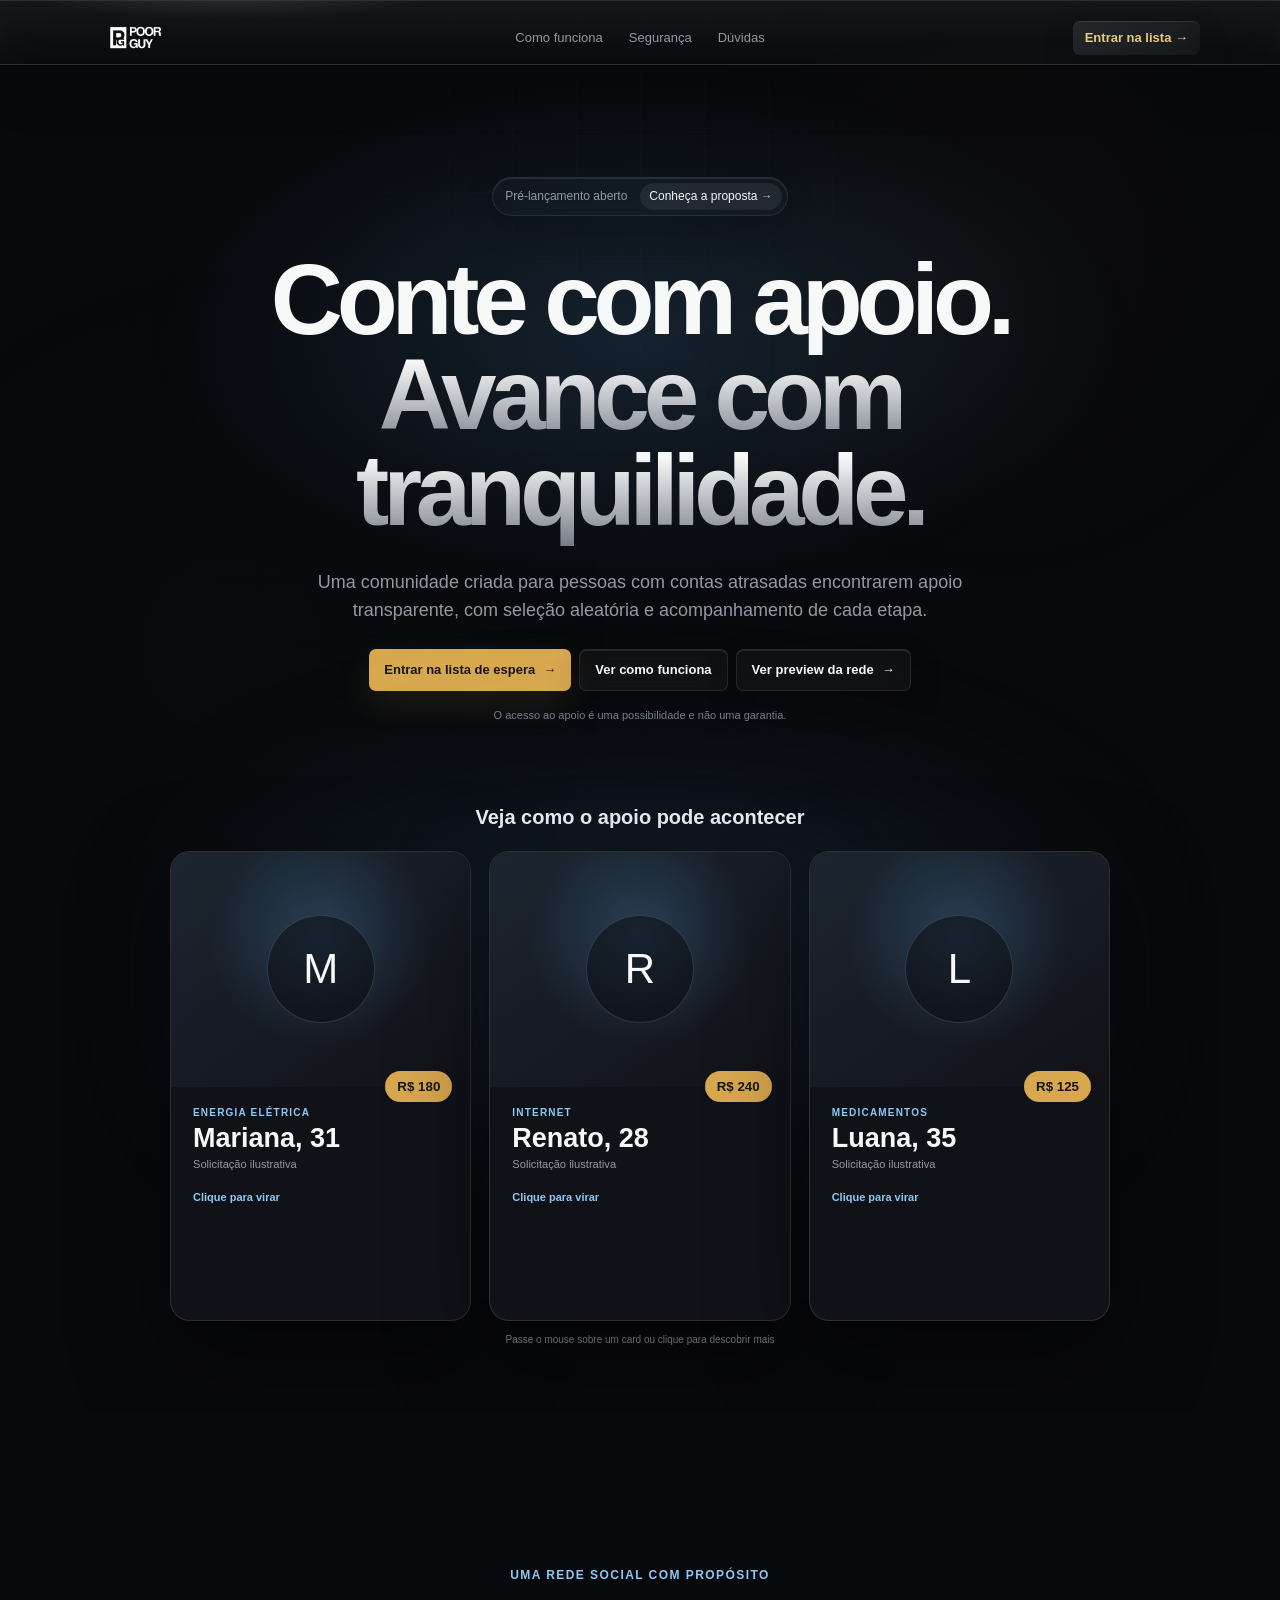
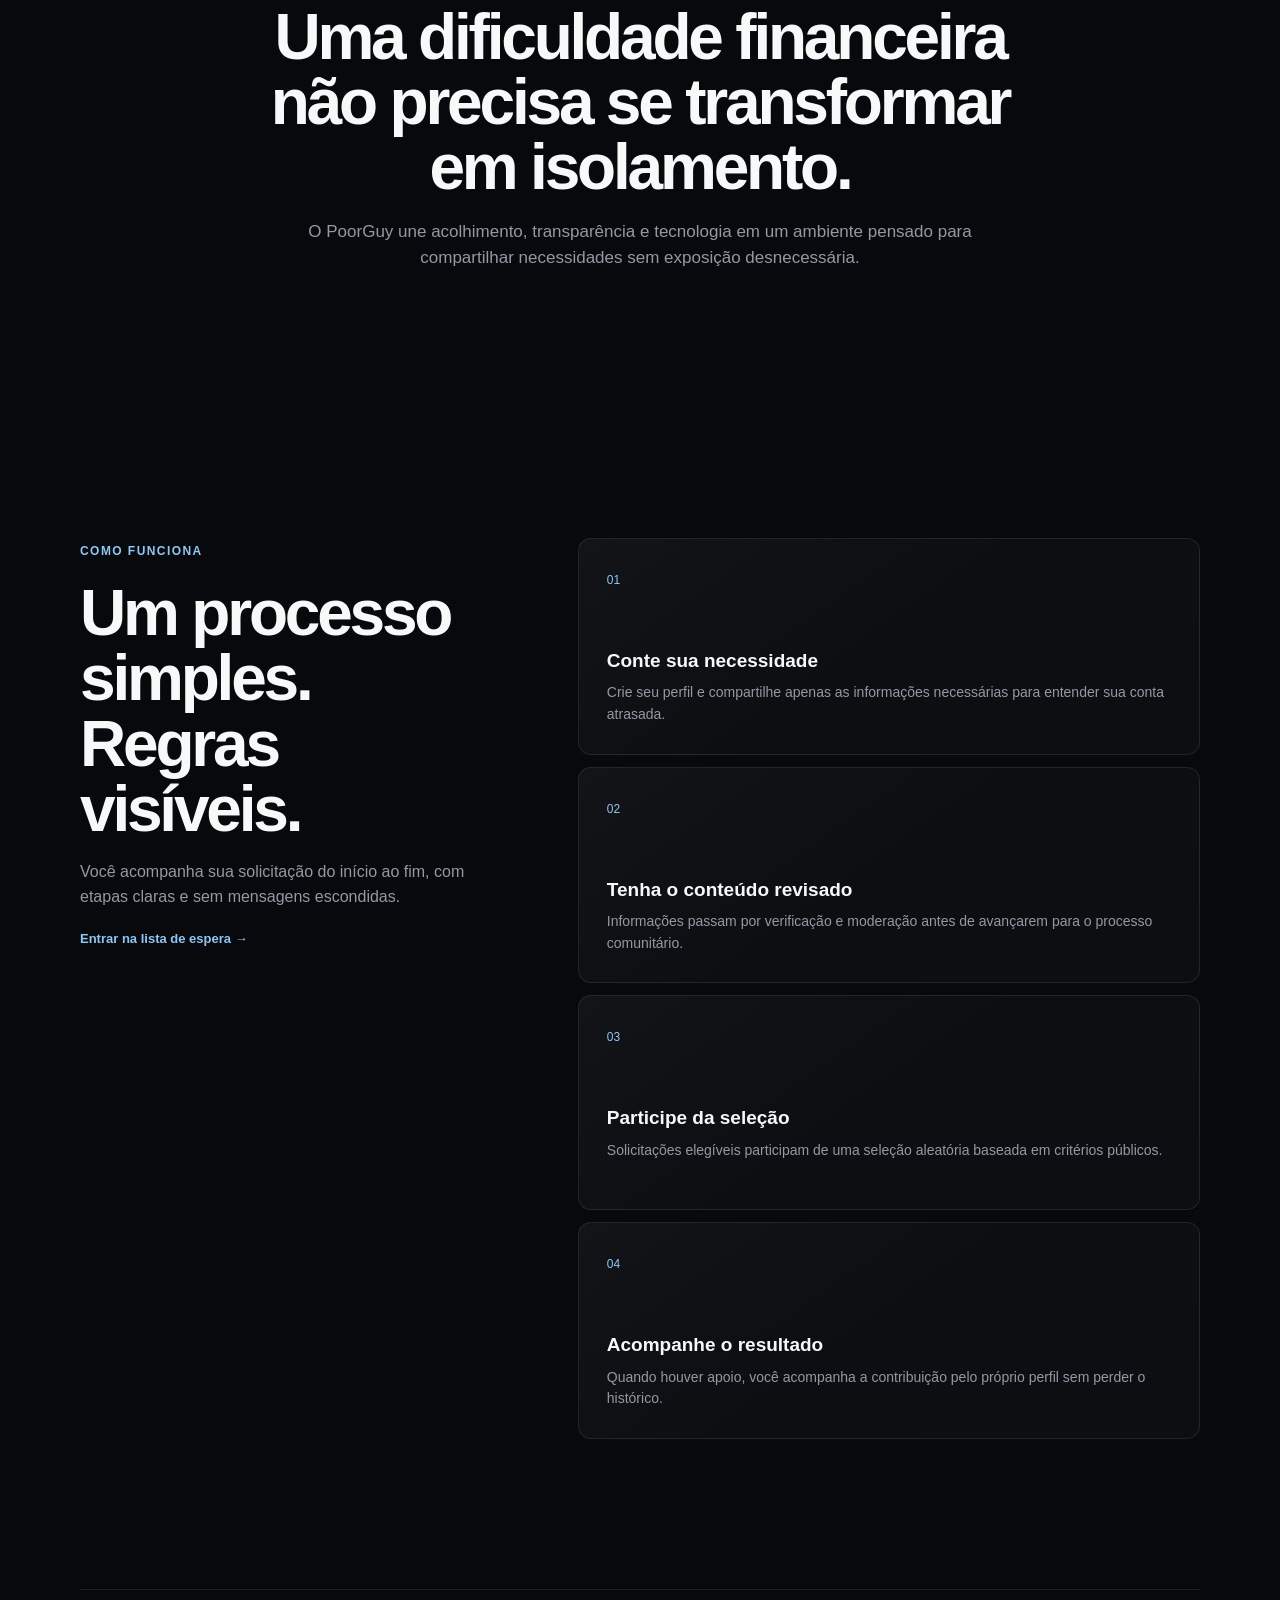
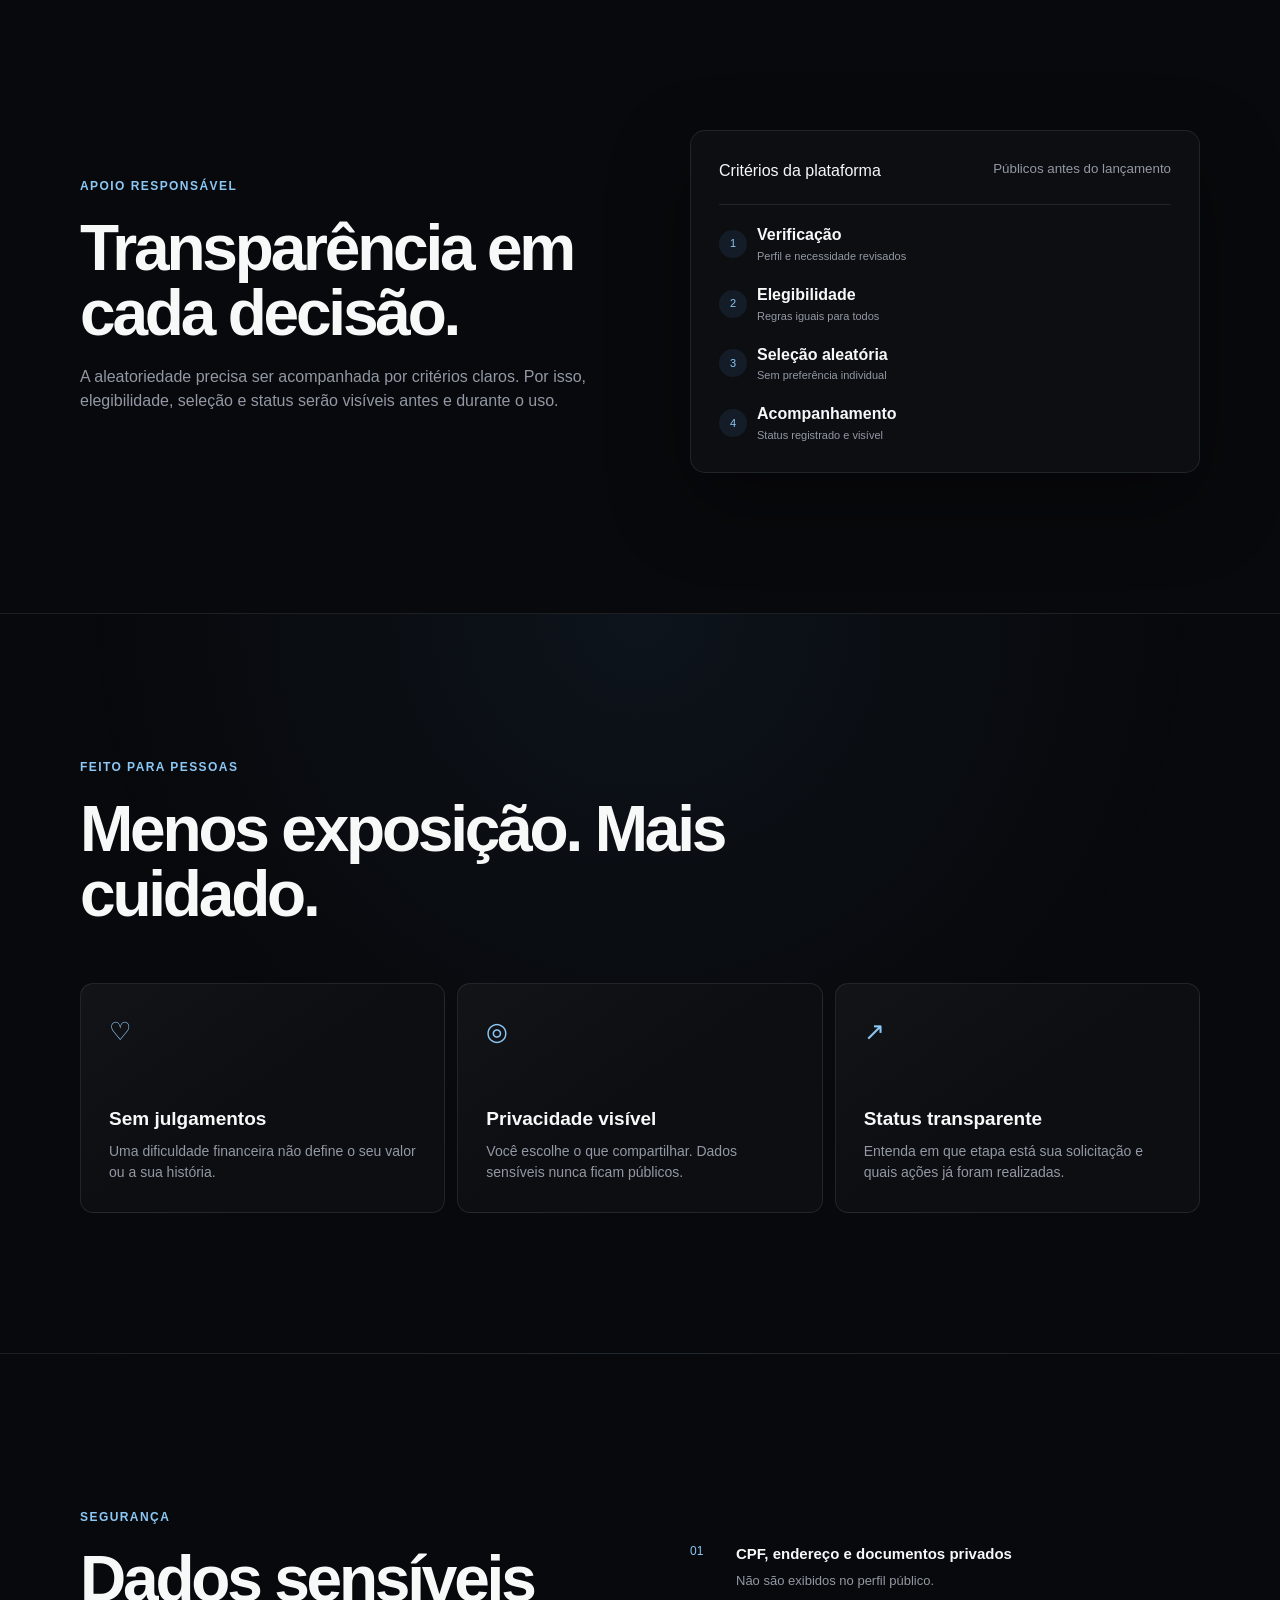
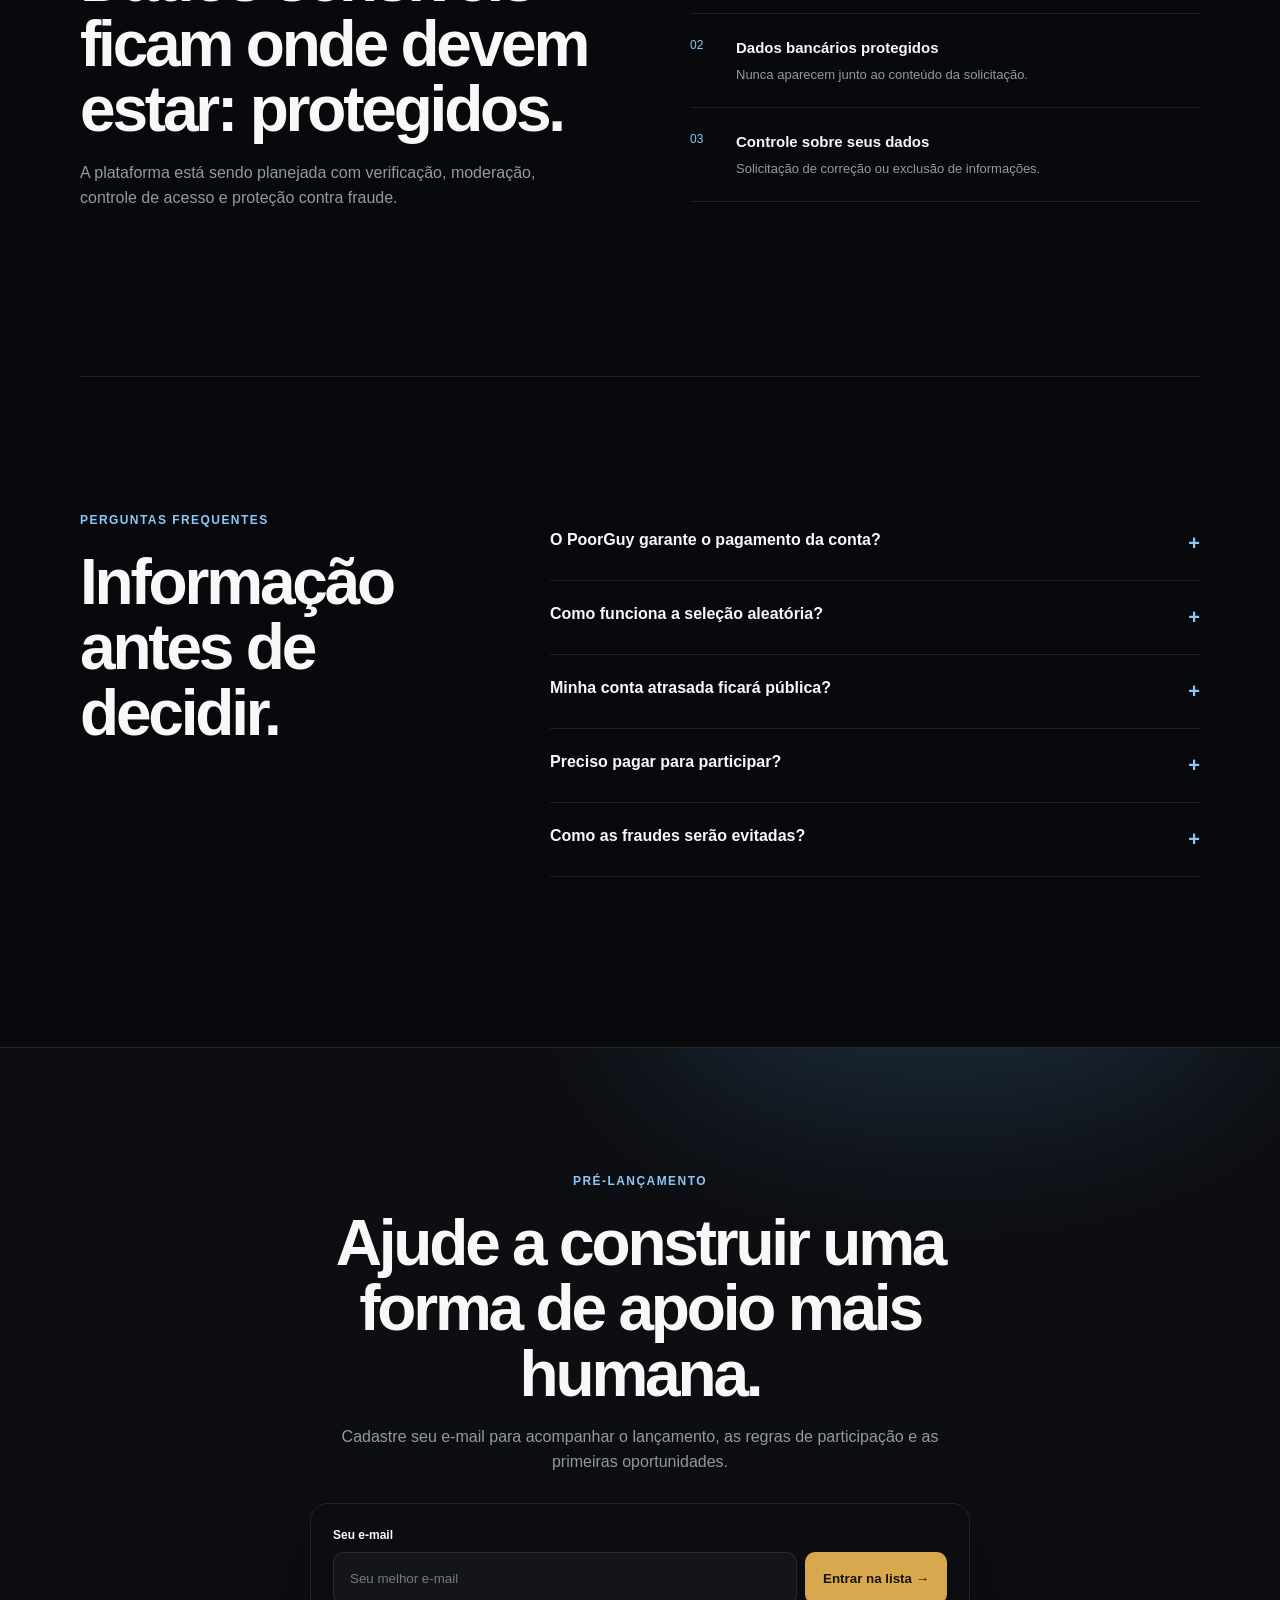
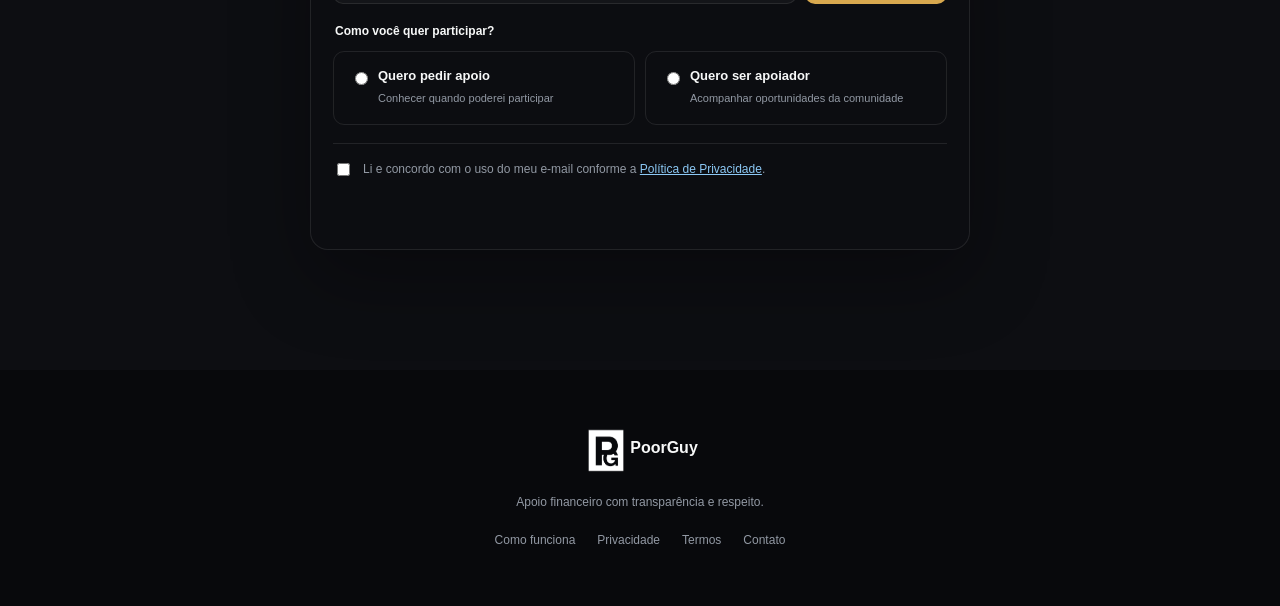
==== index.html @ a73b93e6 "Abre preview na mesma aba Co-authored-by: Copilot <223556219+Copilot@users.noreply.github.com>" ====
<!DOCTYPE html>
<html lang="pt-BR">
<head>
    <meta charset="UTF-8">
    <meta name="viewport" content="width=device-width, initial-scale=1.0">
    <link rel="icon" type="image/png" href="assets/images/logo-white.png">
    <link rel="stylesheet" href="assets/css/style.css">
    <meta name="description" content="Conheça o PoorGuy, uma rede social para pessoas com contas atrasadas encontrarem apoio transparente. Entre na lista de espera do pré-lançamento.">
    <title>PoorGuy | Apoio financeiro com transparência</title>
</head>
<body id="topo">
    <header>
        <nav class="navbar" aria-label="Navegação principal">
            <a class="brand" href="#topo" aria-label="PoorGuy - página inicial">
                <img src="assets/images/logoname-white.png" alt="">
            </a>
            <div class="nav-links">
                <a href="#como-funciona">Como funciona</a>
                <a href="#seguranca">Segurança</a>
                <a href="#duvidas">Dúvidas</a>
            </div>
            <a class="nav-cta" href="#lista-espera">Entrar na lista <span aria-hidden="true">→</span></a>
        </nav>
    </header>

    <main>
        <section class="hero">
            <a class="announcement" href="#como-funciona">
                Pré-lançamento aberto
                <span>Conheça a proposta <b>→</b></span>
            </a>
            <h1>Conte com apoio.<br><span>Avance com tranquilidade.</span></h1>
            <p class="hero-subtitle">Uma comunidade criada para pessoas com contas atrasadas encontrarem apoio transparente, com seleção aleatória e acompanhamento de cada etapa.</p>
            <div class="hero-actions">
                <a class="button button-primary" href="#lista-espera">Entrar na lista de espera <span>→</span></a>
                <a class="button button-secondary" href="#como-funciona">Ver como funciona</a>
                <a class="button button-secondary" href="pages/preview.html">Ver preview da rede <span>→</span></a>
            </div>
            <small class="hero-note">O acesso ao apoio é uma possibilidade e não uma garantia.</small>

            <div class="product-preview tinder-preview" aria-label="Prévia de solicitações de apoio no estilo PoorGuy">
                <div class="preview-glow"></div>
                <h2 class="tinder-preview-title">Veja como o apoio pode acontecer</h2>
                <div class="tinder-stack curiosity-grid">
                    <button class="tinder-card curiosity-card" type="button" aria-pressed="false">
                        <span class="curiosity-card-inner">
                            <span class="curiosity-card-face curiosity-card-front">
                                <span class="tinder-card-cover"><span class="tinder-avatar">M</span></span>
                                <span class="tinder-card-body">
                                    <span class="tinder-amount">R$ 180</span>
                                    <span class="eyebrow">Energia elétrica</span>
                                    <strong class="curiosity-name">Mariana, 31</strong>
                                    <small>Solicitação ilustrativa</small>
                                    <span class="curiosity-hint">Clique para virar</span>
                                </span>
                            </span>
                            <span class="curiosity-card-face curiosity-card-back">
                                <span class="eyebrow">Curiosidade PoorGuy</span>
                                <strong>A conta é publicada de forma responsável.</strong>
                                <span>Dados sensíveis, como CPF, endereço e documentos, não aparecem publicamente.</span>
                                <small>Perfil ilustrativo</small>
                            </span>
                        </span>
                    </button>
                    <button class="tinder-card curiosity-card" type="button" aria-pressed="false">
                        <span class="curiosity-card-inner">
                            <span class="curiosity-card-face curiosity-card-front">
                                <span class="tinder-card-cover"><span class="tinder-avatar">R</span></span>
                                <span class="tinder-card-body">
                                    <span class="tinder-amount">R$ 240</span>
                                    <span class="eyebrow">Internet</span>
                                    <strong class="curiosity-name">Renato, 28</strong>
                                    <small>Solicitação ilustrativa</small>
                                    <span class="curiosity-hint">Clique para virar</span>
                                </span>
                            </span>
                            <span class="curiosity-card-face curiosity-card-back">
                                <span class="eyebrow">Curiosidade PoorGuy</span>
                                <strong>A seleção é transparente.</strong>
                                <span>Critérios públicos ajudam a mostrar como as solicitações elegíveis participam da seleção.</span>
                                <small>Perfil ilustrativo</small>
                            </span>
                        </span>
                    </button>
                    <button class="tinder-card curiosity-card" type="button" aria-pressed="false">
                        <span class="curiosity-card-inner">
                            <span class="curiosity-card-face curiosity-card-front">
                                <span class="tinder-card-cover"><span class="tinder-avatar">L</span></span>
                                <span class="tinder-card-body">
                                    <span class="tinder-amount">R$ 125</span>
                                    <span class="eyebrow">Medicamentos</span>
                                    <strong class="curiosity-name">Luana, 35</strong>
                                    <small>Solicitação ilustrativa</small>
                                    <span class="curiosity-hint">Clique para virar</span>
                                </span>
                            </span>
                            <span class="curiosity-card-face curiosity-card-back">
                                <span class="eyebrow">Curiosidade PoorGuy</span>
                                <strong>Receber apoio é uma possibilidade.</strong>
                                <span>A plataforma não promete pagamento garantido e incentiva acompanhamento claro de cada etapa.</span>
                                <small>Perfil ilustrativo</small>
                            </span>
                        </span>
                    </button>
                </div>
                <p class="tinder-wheel-hint">Passe o mouse sobre um card ou clique para descobrir mais</p>
            </div>
        </section>

        <section class="intro-section">
            <span class="eyebrow">Uma rede social com propósito</span>
            <h2>Uma dificuldade financeira não precisa se transformar em isolamento.</h2>
            <p>O PoorGuy une acolhimento, transparência e tecnologia em um ambiente pensado para compartilhar necessidades sem exposição desnecessária.</p>
        </section>

        <section class="feature-section" id="como-funciona">
            <div class="feature-copy">
                <span class="eyebrow">Como funciona</span>
                <h2>Um processo simples.<br>Regras visíveis.</h2>
                <p>Você acompanha sua solicitação do início ao fim, com etapas claras e sem mensagens escondidas.</p>
                <a href="#lista-espera">Entrar na lista de espera <span>→</span></a>
            </div>
            <div class="steps">
                <article>
                    <span class="step-number">01</span>
                    <h3>Conte sua necessidade</h3>
                    <p>Crie seu perfil e compartilhe apenas as informações necessárias para entender sua conta atrasada.</p>
                </article>
                <article>
                    <span class="step-number">02</span>
                    <h3>Tenha o conteúdo revisado</h3>
                    <p>Informações passam por verificação e moderação antes de avançarem para o processo comunitário.</p>
                </article>
                <article>
                    <span class="step-number">03</span>
                    <h3>Participe da seleção</h3>
                    <p>Solicitações elegíveis participam de uma seleção aleatória baseada em critérios públicos.</p>
                </article>
                <article>
                    <span class="step-number">04</span>
                    <h3>Acompanhe o resultado</h3>
                    <p>Quando houver apoio, você acompanha a contribuição pelo próprio perfil sem perder o histórico.</p>
                </article>
            </div>
        </section>

        <section class="story-section">
            <div class="story-copy">
                <span class="eyebrow">Apoio responsável</span>
                <h2>Transparência em cada decisão.</h2>
                <p>A aleatoriedade precisa ser acompanhada por critérios claros. Por isso, elegibilidade, seleção e status serão visíveis antes e durante o uso.</p>
            </div>
            <div class="story-panel">
                <div class="panel-header">
                    <span>Critérios da plataforma</span>
                    <small>Públicos antes do lançamento</small>
                </div>
                <div class="criteria-row"><span class="criteria-icon">1</span><div><strong>Verificação</strong><small>Perfil e necessidade revisados</small></div></div>
                <div class="criteria-row"><span class="criteria-icon">2</span><div><strong>Elegibilidade</strong><small>Regras iguais para todos</small></div></div>
                <div class="criteria-row"><span class="criteria-icon">3</span><div><strong>Seleção aleatória</strong><small>Sem preferência individual</small></div></div>
                <div class="criteria-row"><span class="criteria-icon">4</span><div><strong>Acompanhamento</strong><small>Status registrado e visível</small></div></div>
            </div>
        </section>

        <section class="community-section">
            <div class="section-heading">
                <span class="eyebrow">Feito para pessoas</span>
                <h2>Menos exposição. Mais cuidado.</h2>
            </div>
            <div class="benefit-grid">
                <article>
                    <span class="benefit-symbol">♡</span>
                    <h3>Sem julgamentos</h3>
                    <p>Uma dificuldade financeira não define o seu valor ou a sua história.</p>
                </article>
                <article>
                    <span class="benefit-symbol">◎</span>
                    <h3>Privacidade visível</h3>
                    <p>Você escolhe o que compartilhar. Dados sensíveis nunca ficam públicos.</p>
                </article>
                <article>
                    <span class="benefit-symbol">↗</span>
                    <h3>Status transparente</h3>
                    <p>Entenda em que etapa está sua solicitação e quais ações já foram realizadas.</p>
                </article>
            </div>
        </section>

        <section class="security-section" id="seguranca">
            <div class="security-copy">
                <span class="eyebrow">Segurança</span>
                <h2>Dados sensíveis ficam onde devem estar: protegidos.</h2>
                <p>A plataforma está sendo planejada com verificação, moderação, controle de acesso e proteção contra fraude.</p>
            </div>
            <ul>
                <li><span>01</span><div><strong>CPF, endereço e documentos privados</strong><p>Não são exibidos no perfil público.</p></div></li>
                <li><span>02</span><div><strong>Dados bancários protegidos</strong><p>Nunca aparecem junto ao conteúdo da solicitação.</p></div></li>
                <li><span>03</span><div><strong>Controle sobre seus dados</strong><p>Solicitação de correção ou exclusão de informações.</p></div></li>
            </ul>
        </section>

        <section class="faq-section" id="duvidas">
            <div class="faq-heading">
                <span class="eyebrow">Perguntas frequentes</span>
                <h2>Informação antes de decidir.</h2>
            </div>
            <div class="faq-list">
                <details><summary>O PoorGuy garante o pagamento da conta?<span>+</span></summary><p>Não. Receber apoio é uma possibilidade que depende de elegibilidade, recursos disponíveis, verificação e seleção.</p></details>
                <details><summary>Como funciona a seleção aleatória?<span>+</span></summary><p>Perfis elegíveis participam de uma seleção com regras públicas, registro do processo e critérios uniformes.</p></details>
                <details><summary>Minha conta atrasada ficará pública?<span>+</span></summary><p>Você poderá controlar o conteúdo compartilhado. CPF, endereço, documentos completos e dados bancários não serão exibidos.</p></details>
                <details><summary>Preciso pagar para participar?<span>+</span></summary><p>Qualquer condição ou cobrança será apresentada claramente antes do uso. Não haverá taxas ocultas.</p></details>
                <details><summary>Como as fraudes serão evitadas?<span>+</span></summary><p>Por verificação de identidade, validação da necessidade, moderação, registros de ações e revisão manual de casos suspeitos.</p></details>
            </div>
        </section>

        <section class="waitlist" id="lista-espera">
            <div class="waitlist-glow"></div>
            <span class="eyebrow">Pré-lançamento</span>
            <h2>Ajude a construir uma forma de apoio mais humana.</h2>
            <p>Cadastre seu e-mail para acompanhar o lançamento, as regras de participação e as primeiras oportunidades.</p>
            <form class="waitlist-form" novalidate>
                <div class="waitlist-fields">
                    <label for="email">Seu e-mail</label>
                    <input id="email" name="email" type="email" autocomplete="email" placeholder="Seu melhor e-mail" required>
                    <button type="submit">Entrar na lista <span aria-hidden="true">→</span></button>
                </div>
                <fieldset class="waitlist-interest">
                    <legend>Como você quer participar?</legend>
                    <div class="waitlist-interest-options">
                        <label>
                            <input type="radio" name="interest" value="request_support">
                            <span><strong>Quero pedir apoio</strong><small>Conhecer quando poderei participar</small></span>
                        </label>
                        <label>
                            <input type="radio" name="interest" value="support_others">
                            <span><strong>Quero ser apoiador</strong><small>Acompanhar oportunidades da comunidade</small></span>
                        </label>
                    </div>
                </fieldset>
                <label class="waitlist-consent">
                    <input type="checkbox" name="consent" value="yes" required>
                    <span>Li e concordo com o uso do meu e-mail conforme a <a href="pages/legal/privacidade.html">Política de Privacidade</a>.</span>
                </label>
                <div class="waitlist-honeypot" aria-hidden="true">
                    <label for="website">Não preencher este campo</label>
                    <input id="website" name="website" type="text" tabindex="-1" autocomplete="off">
                </div>
                <p class="waitlist-status" aria-live="polite" aria-atomic="true"></p>
            </form>
        </section>
    </main>

    <footer>
        <a class="footer-brand" href="#topo"><img src="assets/images/logo-white.png" alt=""><span>PoorGuy</span></a>
        <p>Apoio financeiro com transparência e respeito.</p>
        <nav aria-label="Links do rodapé">
            <a href="#como-funciona">Como funciona</a>
            <a href="pages/legal/privacidade.html">Privacidade</a>
            <a href="pages/legal/termos.html">Termos</a>
            <a href="pages/legal/contato.html">Contato</a>
        </nav>
        <small>© 2026 PoorGuy. Todos os direitos reservados.</small>
    </footer>
    <script src="assets/js/theme-and-cards.js"></script>
    <script src="assets/js/waitlist.js"></script>
</body>
</html>
---- assets/css/style.css ----
* { box-sizing: border-box; }

:root {
    --bg: #08090c;
    --surface: #0d0e12;
    --surface-2: #111218;
    --text: #f7f8f8;
    --muted: #9299a4;
    --blue: #5ba8e4;
    --blue-light: #8cc8f5;
    --blue-dark: #183b56;
    --green: #55a67a;
    --gold: #d8a84e;
    --border: rgba(255,255,255,.09);
}

html { scroll-behavior: smooth; scroll-padding-top: 84px; }

[id] { scroll-margin-top: 84px; }

body {
    margin: 0;
    position: relative;
    isolation: isolate;
    overflow-x: clip;
    color: var(--text);
    background: var(--bg);
    font-family: Inter, "Segoe UI", Arial, sans-serif;
    line-height: 1.55;
    -webkit-font-smoothing: antialiased;
}

body::before {
    content: "";
    position: fixed;
    inset: 0;
    z-index: -1;
    pointer-events: none;
    opacity: .52;
    background-image:
        linear-gradient(rgba(91,168,228,.055) 1px, transparent 1px),
        linear-gradient(90deg, rgba(91,168,228,.055) 1px, transparent 1px);
    background-size: 64px 64px;
    mask-image: radial-gradient(circle at 50% 20%, black 0, transparent 68%);
}

body::after {
    content: "";
    position: fixed;
    inset: 0;
    z-index: -1;
    pointer-events: none;
    background:
        radial-gradient(circle at 78% 28%, rgba(216,168,78,.025), transparent 22rem),
        radial-gradient(circle at 18% 72%, rgba(85,166,122,.02), transparent 26rem);
}

header {
    position: sticky;
    top: 0;
    z-index: 50;
    overflow: hidden;
    border-bottom: 1px solid rgba(255,255,255,.105);
    background:
        linear-gradient(180deg, rgba(255,255,255,.065), rgba(255,255,255,.018)),
        rgba(8,9,12,.58);
    box-shadow:
        inset 0 1px 0 rgba(255,255,255,.09),
        0 18px 55px rgba(0,0,0,.16);
    backdrop-filter: blur(26px) saturate(150%) contrast(108%);
    -webkit-backdrop-filter: blur(26px) saturate(150%) contrast(108%);
}

header::before {
    content: "";
    position: absolute;
    inset: 0;
    pointer-events: none;
    opacity: .7;
    background:
        radial-gradient(ellipse 320px 52px at 18% -20%, rgba(255,255,255,.16), transparent 68%),
        radial-gradient(ellipse 420px 70px at 82% 130%, rgba(91,168,228,.09), transparent 72%);
    transform: translateZ(0);
    animation: liquid-navbar-light 9s ease-in-out infinite alternate;
}

header::after {
    content: "";
    position: absolute;
    right: 0;
    bottom: -1px;
    left: 0;
    height: 1px;
    opacity: .8;
    background: linear-gradient(90deg, transparent, rgba(91,168,228,.22), rgba(216,168,78,.12), transparent);
}

@keyframes liquid-navbar-light {
    0% { transform: translate3d(-2%, 0, 0) scaleX(.96); }
    50% { transform: translate3d(2%, 1px, 0) scaleX(1.05); }
    100% { transform: translate3d(-1%, -1px, 0) scaleX(.98); }
}

.navbar {
    width: min(1120px, calc(100% - 32px));
    height: 64px;
    margin: auto;
    display: grid;
    grid-template-columns: 1fr auto 1fr;
    align-items: center;
    position: relative;
}

.brand {
    display: inline-flex;
    align-items: center;
    gap: 8px;
    justify-self: start;
    color: var(--text);
    font-weight: 750;
    text-decoration: none;
}

.brand img {
    width: 116px;
    height: 76px;
    object-fit: contain;
}
.nav-links { display: flex; gap: 4px; }
.nav-links a {
    padding: 7px 11px;
    border-radius: 7px;
    color: var(--muted);
    font-size: 13px;
    text-decoration: none;
}
.nav-links a:hover { color: var(--text); background: rgba(255,255,255,.055); }

.nav-links a,
.nav-cta,
.brand,
.footer-brand,
footer nav a {
    transition: color 180ms ease, background-color 180ms ease, transform 180ms ease, opacity 180ms ease;
}

.brand:hover,
.footer-brand:hover {
    opacity: .82;
}

footer nav a:hover {
    color: var(--text);
}

.nav-cta {
    justify-self: end;
    padding: 7px 12px;
    border-radius: 7px;
    color: #e6c985;
    background: rgba(216,168,78,.08);
    font-size: 13px;
    font-weight: 650;
    text-decoration: none;
    transition: color 180ms ease, border-color 180ms ease, background-color 180ms ease, transform 180ms ease;
}
.nav-cta,
.button-secondary,
.announcement,
.waitlist form {
    overflow: hidden;
    border-color: rgba(255,255,255,.12);
    background:
        linear-gradient(135deg, rgba(255,255,255,.09), rgba(255,255,255,.025)),
        rgba(17,18,24,.58);
    box-shadow:
        inset 0 1px 0 rgba(255,255,255,.1),
        0 12px 32px rgba(0,0,0,.18);
    backdrop-filter: blur(14px) saturate(130%);
    -webkit-backdrop-filter: blur(14px) saturate(130%);
}

.nav-cta,
.button-secondary,
.announcement {
    position: relative;
}

.nav-cta::before,
.button-secondary::before,
.announcement::before {
    content: "";
    position: absolute;
    inset: 0 auto 0 -55%;
    width: 42%;
    pointer-events: none;
    transform: skewX(-18deg);
    background: linear-gradient(90deg, transparent, rgba(255,255,255,.16), transparent);
    transition: left 550ms ease;
}

.nav-cta:hover::before,
.button-secondary:hover::before,
.announcement:hover::before {
    left: 115%;
}
.nav-cta:hover {
    color: var(--text);
    background:
        linear-gradient(135deg, rgba(216,168,78,.18), rgba(255,255,255,.05)),
        rgba(17,18,24,.68);
    transform: translateY(-1px);
}

.hero {
    min-height: 1120px;
    padding: 112px 16px 0;
    overflow: hidden;
    text-align: center;
    background:
        radial-gradient(ellipse 55% 28% at 50% 20%, rgba(91,168,228,.16), transparent 70%);
}

.announcement {
    margin-bottom: 36px;
    padding: 5px 5px 5px 12px;
    display: inline-flex;
    align-items: center;
    gap: 13px;
    border: 1px solid var(--border);
    border-radius: 999px;
    color: var(--muted);
    font-size: 12px;
    text-decoration: none;
    background: rgba(255,255,255,.025);
}
.announcement span { padding: 4px 9px; border-radius: 999px; color: var(--text); background: rgba(255,255,255,.065); }
.announcement b { color: var(--blue-light); }

.hero h1 {
    margin: 0 auto;
    max-width: 900px;
    font-size: clamp(3.2rem, 7.8vw, 6.7rem);
    line-height: .96;
    letter-spacing: -.062em;
}
.hero h1 span {
    color: transparent;
    background: linear-gradient(180deg, #f7f8f8 20%, #777d87 100%);
    background-clip: text;
}
.hero-subtitle {
    max-width: 660px;
    margin: 30px auto 24px;
    color: var(--muted);
    font-size: 18px;
}
.hero-actions { display: flex; justify-content: center; gap: 8px; }
.button {
    min-height: 42px;
    padding: 0 15px;
    display: inline-flex;
    align-items: center;
    gap: 8px;
    border-radius: 7px;
    font-size: 13px;
    font-weight: 650;
    text-decoration: none;
}
.button-primary { color: #17140b; background: var(--gold); box-shadow: 0 12px 35px rgba(216,168,78,.12); }
.button-secondary { border: 1px solid var(--border); color: var(--text); background: rgba(255,255,255,.035); }
.button {
    transition: transform 180ms ease, border-color 180ms ease, background-color 180ms ease, box-shadow 180ms ease;
}
.button-primary:hover {
    background: #e2b85c;
    box-shadow: 0 16px 42px rgba(216,168,78,.22);
    transform: translateY(-2px);
}
.button-secondary:hover {
    border-color: rgba(91,168,228,.42);
    background: rgba(91,168,228,.08);
    transform: translateY(-2px);
}
.hero-note { display: block; margin-top: 16px; color: #777e88; font-size: 11px; }

.product-preview {
    position: relative;
    width: min(1060px, 92vw);
    height: 620px;
    margin: 78px auto 0;
    perspective: 1400px;
}
.preview-glow {
    position: absolute;
    width: 800px;
    height: 300px;
    left: 50%;
    top: 20px;
    transform: translateX(-50%);
    border-radius: 50%;
    background: rgba(91,168,228,.16);
    filter: blur(100px);
}
.app-window {
    position: absolute;
    width: 100%;
    height: 510px;
    display: grid;
    grid-template-columns: 70px 1fr;
    border: 1px solid rgba(255,255,255,.13);
    border-radius: 18px 18px 0 0;
    overflow: hidden;
    background: #101116;
    box-shadow: 0 50px 100px rgba(0,0,0,.55);
    transform: perspective(1400px) rotateX(var(--card-rotate-x, 5deg)) rotateY(var(--card-rotate-y, 0deg)) translateY(var(--card-scroll-y, 0px));
    transform-origin: bottom;
    text-align: left;
    transform-style: preserve-3d;
    will-change: transform;
    transition: transform 180ms cubic-bezier(.22, 1, .36, 1), box-shadow 220ms ease, border-color 220ms ease;
}

.app-window::after {
    content: "";
    position: absolute;
    right: -1px;
    bottom: -16px;
    left: 16px;
    height: 16px;
    border-radius: 0 0 14px 14px;
    background: linear-gradient(180deg, rgba(91,168,228,.06), rgba(0,0,0,.18));
    transform: rotateX(-76deg) translateZ(-5px);
    transform-origin: top;
    filter: blur(.2px);
}

.app-sidebar,
.app-topbar,
.request-card,
.activity-card {
    transform-style: preserve-3d;
    transition: transform 180ms cubic-bezier(.22, 1, .36, 1);
}

.app-sidebar { transform: translateZ(18px); }
.app-topbar { transform: translateZ(26px); }
.request-card { transform: translateZ(38px); }
.activity-card { transform: translateZ(32px); }
.app-sidebar {
    padding: 13px;
    display: flex;
    flex-direction: column;
    align-items: center;
    border-right: 1px solid var(--border);
    background: #0b0c10;
}
.sidebar-brand img {
    width: 36px;
    height: 36px;
    object-fit: contain;
}
.sidebar-line { width: 28px; height: 5px; margin-top: 20px; border-radius: 5px; background: #282a32; }
.sidebar-line.short { width: 20px; align-self: flex-start; margin-left: 8px; }
.sidebar-line.active { width: 38px; margin-top: 28px; background: rgba(91,168,228,.52); }
.sidebar-spacer { flex: 1; }
.sidebar-avatar { width: 26px; height: 26px; border-radius: 50%; background: var(--blue-dark); }
.app-content { padding: 20px 28px; }
.app-topbar { height: 72px; display: flex; justify-content: space-between; align-items: flex-start; border-bottom: 1px solid var(--border); }
.app-topbar strong { display: block; font-size: 20px; }
.app-kicker, .card-label { color: var(--muted); font-size: 11px; }
.app-status { padding: 5px 9px; border: 1px solid var(--border); border-radius: 999px; color: var(--muted); font-size: 11px; }
.app-status span { width: 6px; height: 6px; display: inline-block; border-radius: 50%; background: var(--gold); }
.app-grid { height: 360px; padding-top: 22px; display: grid; grid-template-columns: 1.25fr .75fr; gap: 16px; }
.request-card, .activity-card { border: 1px solid var(--border); border-radius: 12px; background: #14151b; }
.request-card { padding: 22px; }
.request-card h2 { margin: 10px 0 0; font-size: 24px; }
.request-card p { margin: 2px 0 50px; color: var(--muted); font-size: 13px; }
.progress-track { height: 4px; overflow: hidden; border-radius: 4px; background: #292b33; }
.progress-track span { width: 67%; height: 100%; display: block; background: var(--blue); }
.progress-labels { margin-top: 9px; display: flex; justify-content: space-between; color: var(--muted); font-size: 11px; }
.progress-labels strong { color: var(--text); }
.activity-card { padding: 18px; }
.activity-item { margin-top: 18px; display: grid; grid-template-columns: 30px 1fr; align-items: center; }
.activity-item > span { width: 24px; height: 24px; display: grid; place-items: center; border-radius: 50%; color: var(--text); background: var(--green); font-size: 11px; }
.activity-item.current > span { background: var(--blue); }
.activity-item strong, .activity-item small { display: block; }
.activity-item small { margin-top: 2px; color: var(--muted); font-size: 10px; }

.tinder-preview {
    height: 610px;
    text-align: left;
}
.tinder-preview-title {
    margin: 0 0 18px;
    font-size: 20px;
    text-align: center;
}
.tinder-stack {
    position: relative;
    width: min(940px, 100%);
    height: 470px;
    margin: 0 auto;
}
.curiosity-grid {
    position: relative;
    display: grid;
    grid-template-columns: repeat(3, 1fr);
    gap: 18px;
}
.tinder-card {
    position: relative;
    overflow: hidden;
    border: 1px solid rgba(255,255,255,.12);
    border-radius: 20px;
    background: var(--surface-2);
    box-shadow: 0 32px 90px rgba(0,0,0,.5);
    transition: transform 280ms ease, box-shadow 280ms ease, border-color 280ms ease;
}
.curiosity-card {
    height: 470px;
    padding: 0;
    isolation: isolate;
    color: var(--text);
    cursor: pointer;
    perspective: 1200px;
    transform-style: preserve-3d;
    text-align: left;
}
.curiosity-card:hover,
.curiosity-card:focus-visible {
    transform: translateY(-10px);
    border-color: rgba(91,168,228,.55);
    box-shadow: 0 38px 100px rgba(0,0,0,.58);
}
.curiosity-card-inner {
    position: absolute;
    inset: 0;
    display: block;
    transform-style: preserve-3d;
    transition: transform 650ms cubic-bezier(.2,.75,.25,1);
}
.curiosity-card.is-flipped .curiosity-card-inner { transform: rotateY(180deg); }
.curiosity-card-face {
    position: absolute;
    inset: 0;
    display: block;
    overflow: hidden;
    border-radius: inherit;
    backface-visibility: hidden;
}
.curiosity-card-back {
    display: flex;
    flex-direction: column;
    justify-content: center;
    gap: 18px;
    padding: 32px;
    background:
        linear-gradient(145deg, rgba(91,168,228,.12), rgba(13,14,18,.96) 52%),
        rgba(13,14,18,.97);
    backdrop-filter: blur(18px) saturate(115%);
    -webkit-backdrop-filter: blur(18px) saturate(115%);
    transform: rotateY(180deg);
    box-shadow: inset 0 0 0 1px rgba(255,255,255,.025);
}
.curiosity-card-back strong { font-size: 25px; line-height: 1.15; }
.curiosity-card-back > span:not(.eyebrow) { color: #d5d7dc; line-height: 1.55; }
.curiosity-card-back small { color: var(--blue-light); }
.tinder-card-cover {
    display: grid;
}
.curiosity-card-front .tinder-card-cover {
    height: 235px;
    display: grid;
    place-items: center;
    background: radial-gradient(circle at 50% 35%, rgba(91,168,228,.24), transparent 52%), linear-gradient(145deg, #1c2530, #111218);
}
.tinder-avatar {
    width: 108px;
    height: 108px;
    display: grid;
    place-items: center;
    border: 1px solid rgba(255,255,255,.14);
    border-radius: 50%;
    color: var(--text);
    background: rgba(8,9,12,.5);
    font-size: 42px;
}
.tinder-card-body { position: relative; display: block; padding: 20px 22px; }
.tinder-card-body .eyebrow { display: block; font-size: 10px; }
.curiosity-name { display: block; margin: 5px 0 2px; font-size: 27px; }
.tinder-card-body small { color: var(--muted); }
.tinder-card-body p { margin: 14px 0 12px; color: #d5d7dc; font-size: 13px; line-height: 1.45; }
.tinder-amount { position: absolute; top: -16px; right: 18px; padding: 8px 12px; border-radius: 999px; color: #17140b; background: var(--gold); font-weight: 800; }
.tinder-tags { display: flex; flex-wrap: wrap; gap: 6px; }
.tinder-tags span { padding: 5px 8px; border-radius: 999px; color: var(--blue-light); background: rgba(91,168,228,.08); font-size: 10px; }
.curiosity-hint { display: block; margin-top: 20px; color: var(--blue-light); font-size: 11px; font-weight: 700; }
.tinder-wheel-hint { margin: 11px 0 0; color: var(--muted); font-size: 10px; text-align: center; }
.tinder-preview.is-complete .tinder-wheel-hint { color: var(--green); font-weight: 700; }
.tinder-preview.is-complete .tinder-stack::after {
    content: "Todos os perfis ilustrativos vistos";
    position: absolute;
    inset: 25% 0 auto;
    padding: 22px;
    border: 1px solid var(--border);
    border-radius: 16px;
    color: var(--text);
    background: rgba(13,14,18,.94);
    text-align: center;
}

.intro-section {
    max-width: 790px;
    margin: 0 auto;
    padding: 150px 16px;
    text-align: center;
}
.eyebrow { color: var(--blue-light); font-size: 12px; font-weight: 700; letter-spacing: .12em; text-transform: uppercase; }
.intro-section h2, .feature-copy h2, .story-copy h2, .section-heading h2, .security-copy h2, .faq-heading h2, .waitlist h2 {
    margin: 18px 0;
    font-size: clamp(2.5rem, 5vw, 4.5rem);
    line-height: 1.02;
    letter-spacing: -.05em;
}
.intro-section p { color: var(--muted); font-size: 17px; }

.feature-section {
    width: min(1120px, calc(100% - 32px));
    margin: auto;
    padding: 100px 0 150px;
    display: grid;
    grid-template-columns: .78fr 1.22fr;
    gap: 100px;
}
.feature-copy { position: sticky; top: 130px; align-self: start; }
.feature-copy p, .story-copy p, .security-copy p { color: var(--muted); }
.feature-copy a, .story-copy + a { color: var(--blue-light); font-size: 13px; font-weight: 650; text-decoration: none; }
.steps { display: grid; gap: 12px; }
.steps article, .benefit-grid article {
    min-height: 215px;
    padding: 28px;
    border: 1px solid var(--border);
    border-radius: 13px;
    background: linear-gradient(145deg, rgba(255,255,255,.025), transparent 50%), var(--surface);
    transition: transform 320ms cubic-bezier(.22, 1, .36, 1), border-color 220ms ease, box-shadow 220ms ease;
}
.steps article:hover {
    transform: translateY(-4px) scale(1.018);
    border-color: rgba(91,168,228,.38);
    box-shadow: 0 24px 60px rgba(0,0,0,.35);
}
.story-panel,
.process-card,
.app-window,
.faq-list details {
    transition: transform 220ms ease, border-color 220ms ease, box-shadow 220ms ease;
}
.story-panel:hover,
.process-card:hover,
.app-window:hover,
.faq-list details:hover {
    border-color: rgba(91,168,228,.32);
    box-shadow: 0 24px 60px rgba(0,0,0,.38);
}

.faq-list details[open] {
    border-color: rgba(91,168,228,.42);
}

.waitlist button {
    transition: background-color 180ms ease, transform 180ms ease, box-shadow 180ms ease;
}
.waitlist button:hover {
    background: #e2b85c;
    box-shadow: 0 12px 30px rgba(216,168,78,.18);
    transform: translateY(-2px);
}

.reveal {
    opacity: 0;
    transform: translateY(28px);
    transition:
        opacity 850ms cubic-bezier(.22, 1, .36, 1) var(--reveal-delay, 0ms),
        transform 850ms cubic-bezier(.22, 1, .36, 1) var(--reveal-delay, 0ms);
}

.reveal.is-visible {
    opacity: 1;
    transform: translateY(0);
}

.hero .product-preview.reveal { transform: translateY(50px) scale(.985); }
.hero .product-preview.reveal.is-visible { transform: translateY(0) scale(1); }

.steps article.reveal,
.benefit-grid article.reveal {
    transform: translateY(28px);
}

.steps article.reveal.is-visible,
.benefit-grid article.reveal.is-visible {
    transform: translateY(0);
}
.step-number { color: var(--blue-light); font-size: 12px; }
.steps h3, .benefit-grid h3 { margin: 54px 0 7px; font-size: 19px; }
.steps p, .benefit-grid p { margin: 0; color: var(--muted); font-size: 14px; }

.story-section {
    width: min(1120px, calc(100% - 32px));
    margin: 0 auto;
    padding: 140px 0;
    display: grid;
    grid-template-columns: 1fr 1fr;
    align-items: center;
    gap: 100px;
    border-top: 1px solid var(--border);
}
.story-panel { padding: 28px; border: 1px solid var(--border); border-radius: 15px; background: var(--surface); box-shadow: 0 30px 80px rgba(0,0,0,.35); }
.panel-header { padding-bottom: 20px; display: flex; justify-content: space-between; border-bottom: 1px solid var(--border); }
.panel-header small { color: var(--muted); }
.criteria-row { padding: 18px 0 0; display: grid; grid-template-columns: 38px 1fr; align-items: center; }
.criteria-icon { width: 28px; height: 28px; display: grid; place-items: center; border-radius: 50%; color: var(--blue-light); background: rgba(91,168,228,.1); font-size: 11px; }
.criteria-row strong, .criteria-row small { display: block; }
.criteria-row small { color: var(--muted); font-size: 11px; }

.community-section {
    width: 100%;
    padding: 140px max(16px, calc((100% - 1120px)/2));
    border-top: 1px solid var(--border);
    border-bottom: 1px solid var(--border);
    background: radial-gradient(circle at 50% 0, rgba(91,168,228,.07), transparent 35rem);
}
.section-heading { max-width: 700px; margin-bottom: 55px; }
.benefit-grid { display: grid; grid-template-columns: repeat(3, 1fr); gap: 12px; }
.benefit-symbol { color: var(--blue-light); font-size: 25px; }

.security-section {
    width: min(1120px, calc(100% - 32px));
    margin: 0 auto;
    padding: 150px 0;
    display: grid;
    grid-template-columns: 1fr 1fr;
    gap: 100px;
}
.security-section ul { padding: 0; list-style: none; }
.security-section li { padding: 22px 0; display: grid; grid-template-columns: 46px 1fr; border-bottom: 1px solid var(--border); }
.security-section li > span { color: var(--blue-light); font-size: 12px; }
.security-section li strong { font-size: 15px; }
.security-section li p { margin: 4px 0 0; color: var(--muted); font-size: 13px; }

.faq-section {
    width: min(1120px, calc(100% - 32px));
    margin: 0 auto;
    padding: 130px 0;
    display: grid;
    grid-template-columns: .75fr 1.25fr;
    gap: 80px;
    border-top: 1px solid var(--border);
}
.faq-list details { border-bottom: 1px solid var(--border); }
.faq-list summary { padding: 21px 0; display: flex; justify-content: space-between; cursor: pointer; font-weight: 650; list-style: none; }
.faq-list summary span { color: var(--blue-light); font-size: 20px; }
.faq-list details p { margin: -7px 0 22px; color: var(--muted); font-size: 14px; }

.waitlist {
    position: relative;
    margin-top: 40px;
    padding: 120px 16px;
    overflow: hidden;
    border-top: 1px solid var(--border);
    text-align: center;
    background: var(--surface);
}
.waitlist-glow { position: absolute; width: 600px; height: 250px; left: 50%; top: -180px; transform: translateX(-50%); border-radius: 50%; background: rgba(91,168,228,.18); filter: blur(80px); }
.waitlist h2 { max-width: 760px; margin-left: auto; margin-right: auto; }
.waitlist p { max-width: 620px; margin: 0 auto 28px; color: var(--muted); }
.waitlist form {
    position: relative;
    width: min(660px, 100%);
    margin: auto;
    padding: 22px;
    border: 1px solid rgba(255,255,255,.09);
    border-radius: 18px;
    background: rgba(13,14,18,.82);
    box-shadow: 0 28px 80px rgba(0,0,0,.32);
    backdrop-filter: blur(18px);
    text-align: left;
}
.waitlist-fields { position: relative; display: grid; grid-template-columns: 1fr auto; gap: 8px; }
.waitlist-fields label { grid-column: 1 / -1; color: var(--text); font-size: 12px; font-weight: 700; }
.waitlist-fields input { min-width: 0; min-height: 52px; padding: 0 16px; border: 1px solid var(--border); border-radius: 10px; outline: 0; color: var(--text); background: rgba(255,255,255,.035); }
.waitlist-fields input::placeholder { color: #747c87; }
.waitlist-fields input:focus-visible { border-color: var(--blue-light); outline: 2px solid rgba(91,168,228,.22); outline-offset: 2px; }
.waitlist button { min-height: 52px; padding: 0 18px; border: 0; border-radius: 10px; color: #17140b; background: var(--gold); cursor: pointer; font-weight: 800; white-space: nowrap; }
.waitlist button:disabled { cursor: not-allowed; opacity: .65; }
.waitlist-interest { margin: 18px 0 0; padding: 0; border: 0; }
.waitlist-interest legend { margin-bottom: 10px; color: var(--text); font-size: 12px; font-weight: 700; }
.waitlist-interest-options { display: grid; grid-template-columns: 1fr 1fr; gap: 10px; }
.waitlist-interest-options label { position: relative; min-height: 74px; padding: 14px 14px 14px 44px; border: 1px solid var(--border); border-radius: 11px; color: var(--text); cursor: pointer; transition: border-color 180ms ease, background 180ms ease, transform 180ms ease; }
.waitlist-interest-options label:hover { transform: translateY(-2px); border-color: rgba(91,168,228,.45); }
.waitlist-interest-options label:has(input:checked) { border-color: var(--blue-light); background: rgba(91,168,228,.09); }
.waitlist-interest-options input { position: absolute; top: 17px; left: 16px; accent-color: var(--gold); }
.waitlist-interest-options strong, .waitlist-interest-options small { display: block; }
.waitlist-interest-options strong { font-size: 13px; }
.waitlist-interest-options small { margin-top: 5px; color: var(--muted); font-size: 11px; line-height: 1.35; }
.waitlist-consent { margin-top: 18px; padding-top: 16px; display: flex; align-items: flex-start; gap: 10px; border-top: 1px solid var(--border); color: var(--muted); font-size: 12px; text-align: left; line-height: 1.5; }
.waitlist-consent input { margin-top: 3px; accent-color: var(--gold); }
.waitlist-consent a { color: var(--blue-light); }
.waitlist-honeypot { position: absolute; left: -9999px; width: 1px; height: 1px; overflow: hidden; }
.waitlist-status { min-height: 20px; margin: 14px 0 0; color: var(--muted); font-size: 13px; text-align: center; }
.waitlist-status[data-state="error"] { color: #f29a9a; }
.waitlist-status[data-state="success"] { color: var(--green); }

footer { padding: 55px 16px 30px; display: grid; justify-items: center; gap: 8px; text-align: center; }
.footer-brand { display: inline-flex; align-items: center; color: var(--text); font-weight: 750; text-decoration: none; }
.footer-brand img {
    width: 48px;
    height: 48px;
    object-fit: contain;
}
footer p, footer small, footer nav a { color: var(--muted); font-size: 12px; }
footer nav { display: flex; gap: 22px; }
footer nav a { text-decoration: none; }
.sr-only { position: absolute; width: 1px; height: 1px; overflow: hidden; clip: rect(0,0,0,0); }

@media (max-width: 800px) {
    .navbar { grid-template-columns: 1fr auto; }
    .nav-links { display: none; }
    .navbar { width: min(1120px, calc(100% - 24px)); }
    .brand img { width: 104px; height: 68px; }
    .nav-cta { min-height: 40px; display: inline-flex; align-items: center; }
    .hero { min-height: 930px; padding-top: 70px; }
    .hero h1 { font-size: clamp(3rem, 14vw, 5rem); }
    .product-preview { height: 500px; margin-top: 60px; }
    .app-window { height: 440px; }
    .app-grid { grid-template-columns: 1fr; }
    .activity-card { display: none; }
    .feature-section, .story-section, .security-section, .faq-section { grid-template-columns: 1fr; gap: 55px; }
    .feature-copy { position: static; }
    .benefit-grid { grid-template-columns: 1fr; }
    .intro-section { padding-top: 110px; padding-bottom: 110px; }
    .community-section { padding-top: 110px; padding-bottom: 110px; }
    .waitlist { padding-top: 95px; padding-bottom: 95px; }
    footer { gap: 14px; }
    .tinder-preview { height: 620px; }
}

@media (max-width: 520px) {
    .brand span { display: none; }
    .brand img { width: 92px; height: 62px; }
    .announcement { font-size: 10px; }
    .nav-cta { padding-inline: 10px; font-size: 12px; }
    .hero { min-height: 760px; padding-top: 52px; }
    .hero h1 { font-size: 3.15rem; }
    .hero-subtitle { font-size: 16px; }
    .hero-actions { flex-direction: column; }
    .hero-actions { width: min(340px, 100%); margin-inline: auto; }
    .button { min-height: 48px; justify-content: center; }
    .product-preview,
    .hero .product-preview.reveal,
    .hero .product-preview.reveal.is-visible {
        width: 680px;
        height: 330px;
        margin-left: 50%;
        transform: translateX(-50%) scale(.66);
        transform-origin: top center;
    }
    .hero .product-preview.reveal.is-visible { opacity: 1; }
    .app-window { height: 440px; }
    .tinder-preview,
    .hero .tinder-preview.reveal,
    .hero .tinder-preview.reveal.is-visible {
        width: min(390px, calc(100vw - 24px));
        height: auto;
        margin-left: auto;
        transform: none;
    }
    .curiosity-grid { grid-template-columns: 1fr; height: auto; }
    .curiosity-card { height: 430px; }
    .curiosity-card-front .tinder-card-cover { height: 220px; }
    .intro-section { padding: 100px 16px; }
    .intro-section h2, .feature-copy h2, .story-copy h2, .section-heading h2, .security-copy h2, .faq-heading h2, .waitlist h2 { font-size: 2.55rem; }
    .feature-section, .story-section, .security-section, .faq-section { padding: 90px 0; }
    .feature-section, .story-section, .security-section, .faq-section { gap: 40px; }
    .steps article { min-height: 190px; }
    .panel-header { flex-direction: column; }
    .waitlist form { padding: 18px; }
    .waitlist-fields { grid-template-columns: 1fr; }
    .waitlist-fields label { grid-column: 1; }
    .waitlist-fields button { width: 100%; }
    .waitlist-interest-options { grid-template-columns: 1fr; }
    .waitlist input { min-height: 48px; text-align: center; }
    .waitlist button { min-height: 48px; }
    .faq-list summary { gap: 16px; line-height: 1.35; }
    footer nav { flex-wrap: wrap; justify-content: center; gap: 12px 18px; }
}

@media (max-width: 380px) {
    .hero { min-height: 720px; }
    .hero h1 { font-size: 2.65rem; }
    .nav-cta span { display: none; }
    .announcement { gap: 8px; }
    .announcement span { display: none; }
    .product-preview,
    .hero .product-preview.reveal,
    .hero .product-preview.reveal.is-visible {
        transform: translateX(-50%) scale(.58);
    }
}

@media (hover: none) {
    .steps article:hover,
    .benefit-grid article:hover {
        transform: none;
        box-shadow: none;
    }

    .nav-cta:hover::before,
    .button-secondary:hover::before,
    .announcement:hover::before {
        left: -55%;
    }
}

@media (prefers-reduced-motion: reduce) {
    html { scroll-behavior: auto; }

    .reveal {
        opacity: 1;
        transform: none;
        transition: none;
    }

    .hero .product-preview.reveal,
    .hero .product-preview.reveal.is-visible {
        transform: none;
    }

    header::before {
        animation: none;
    }
}
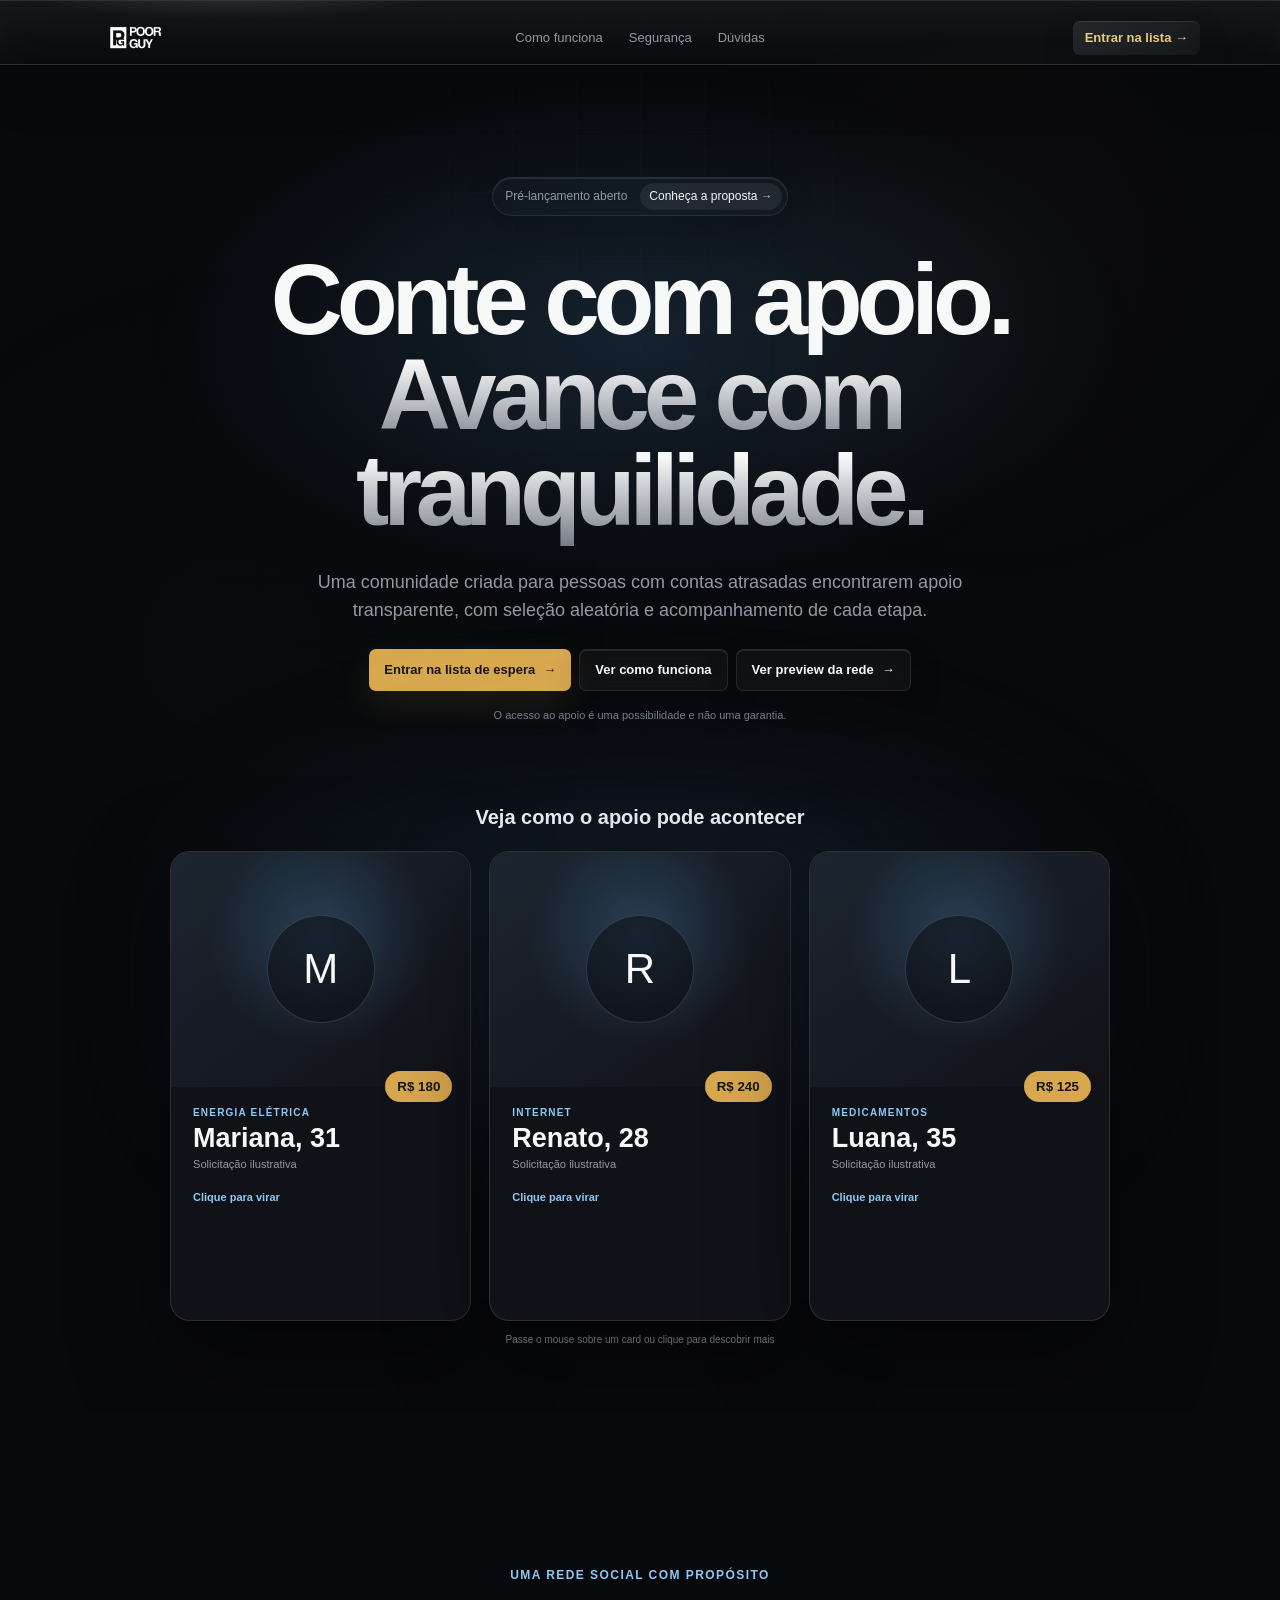
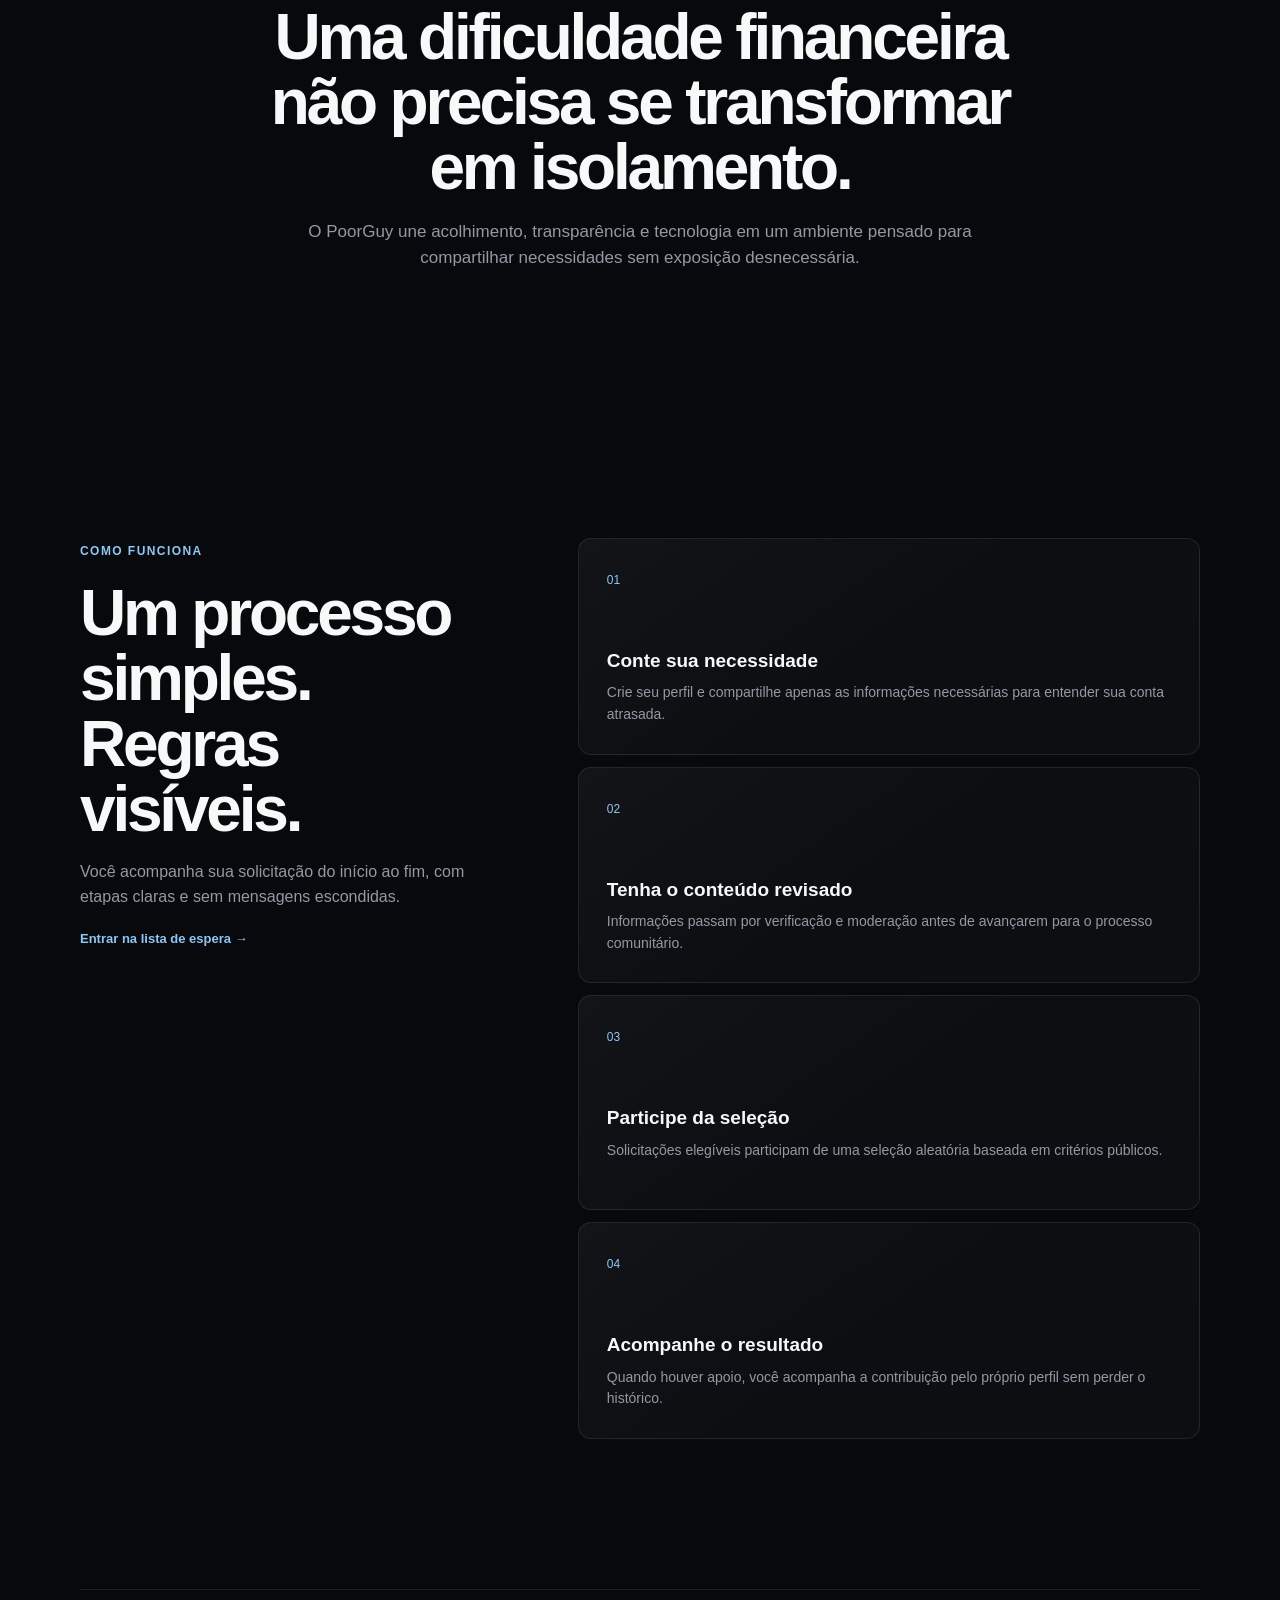
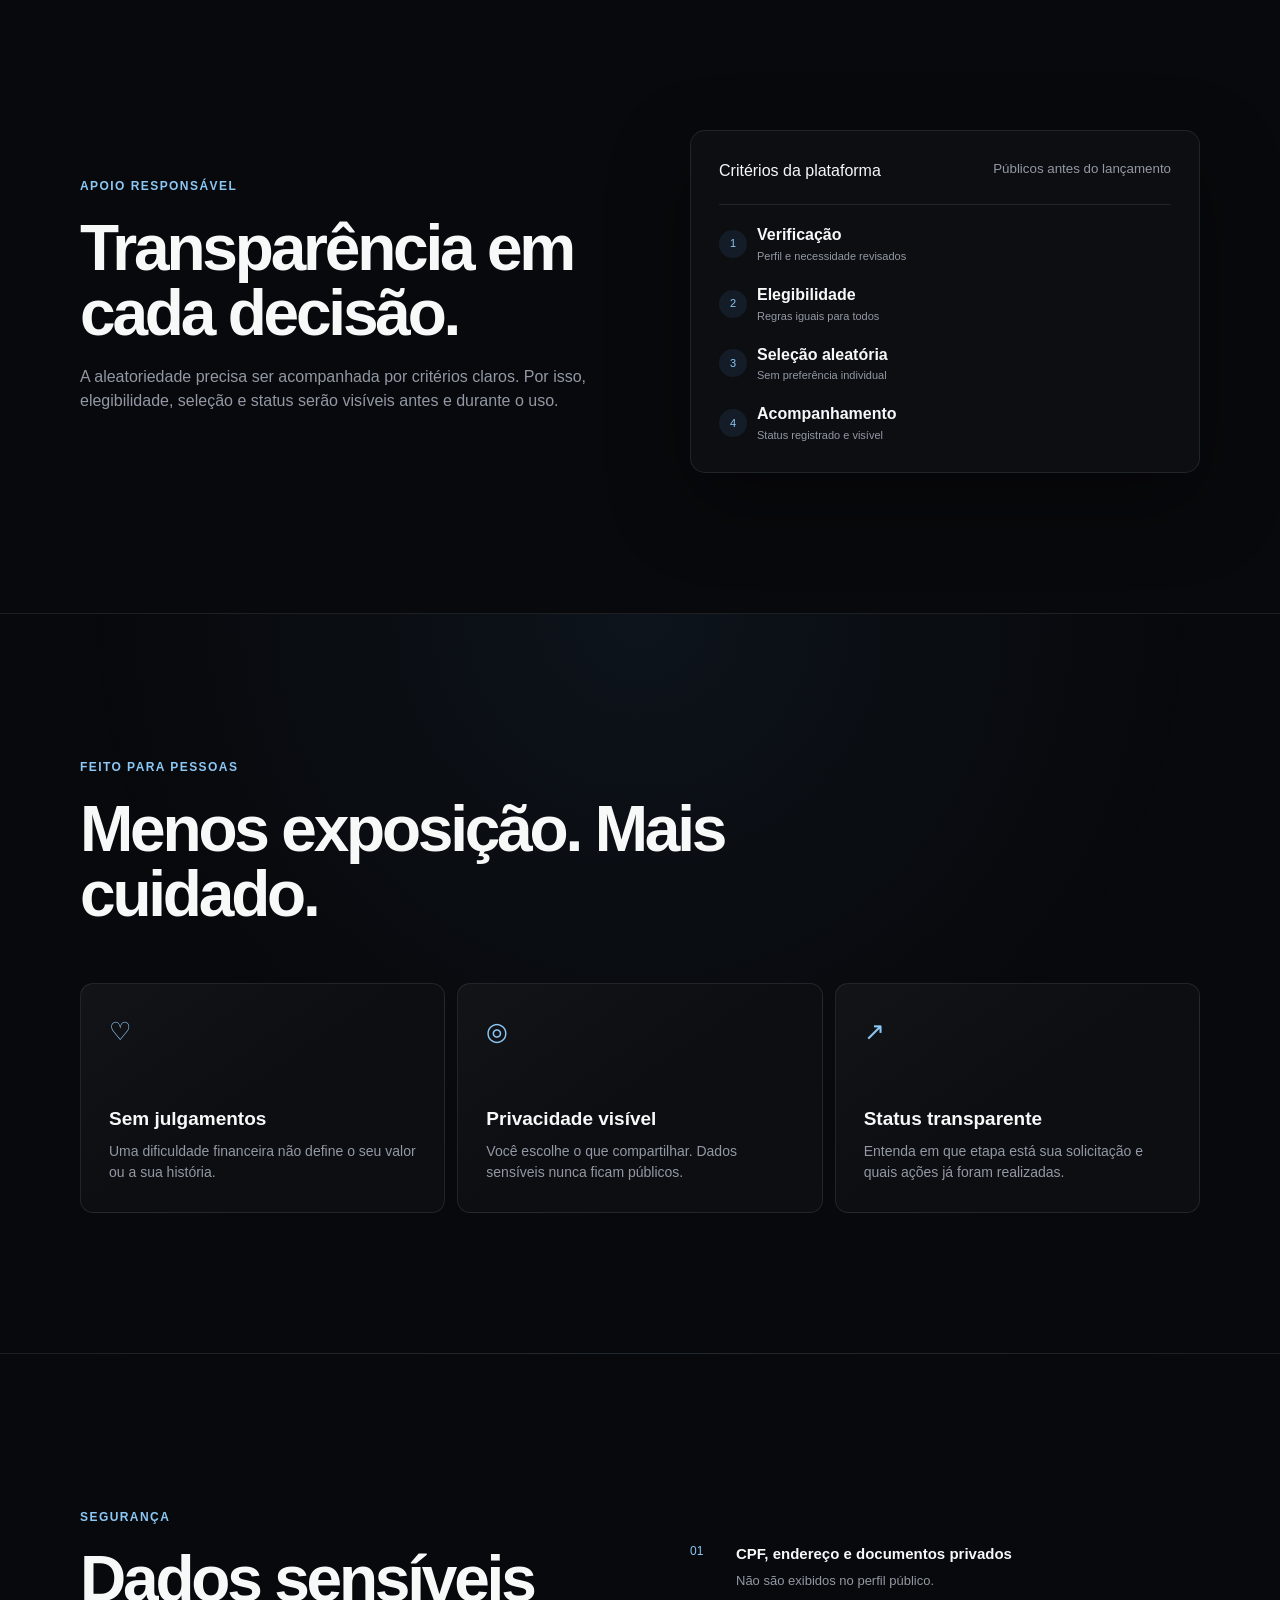
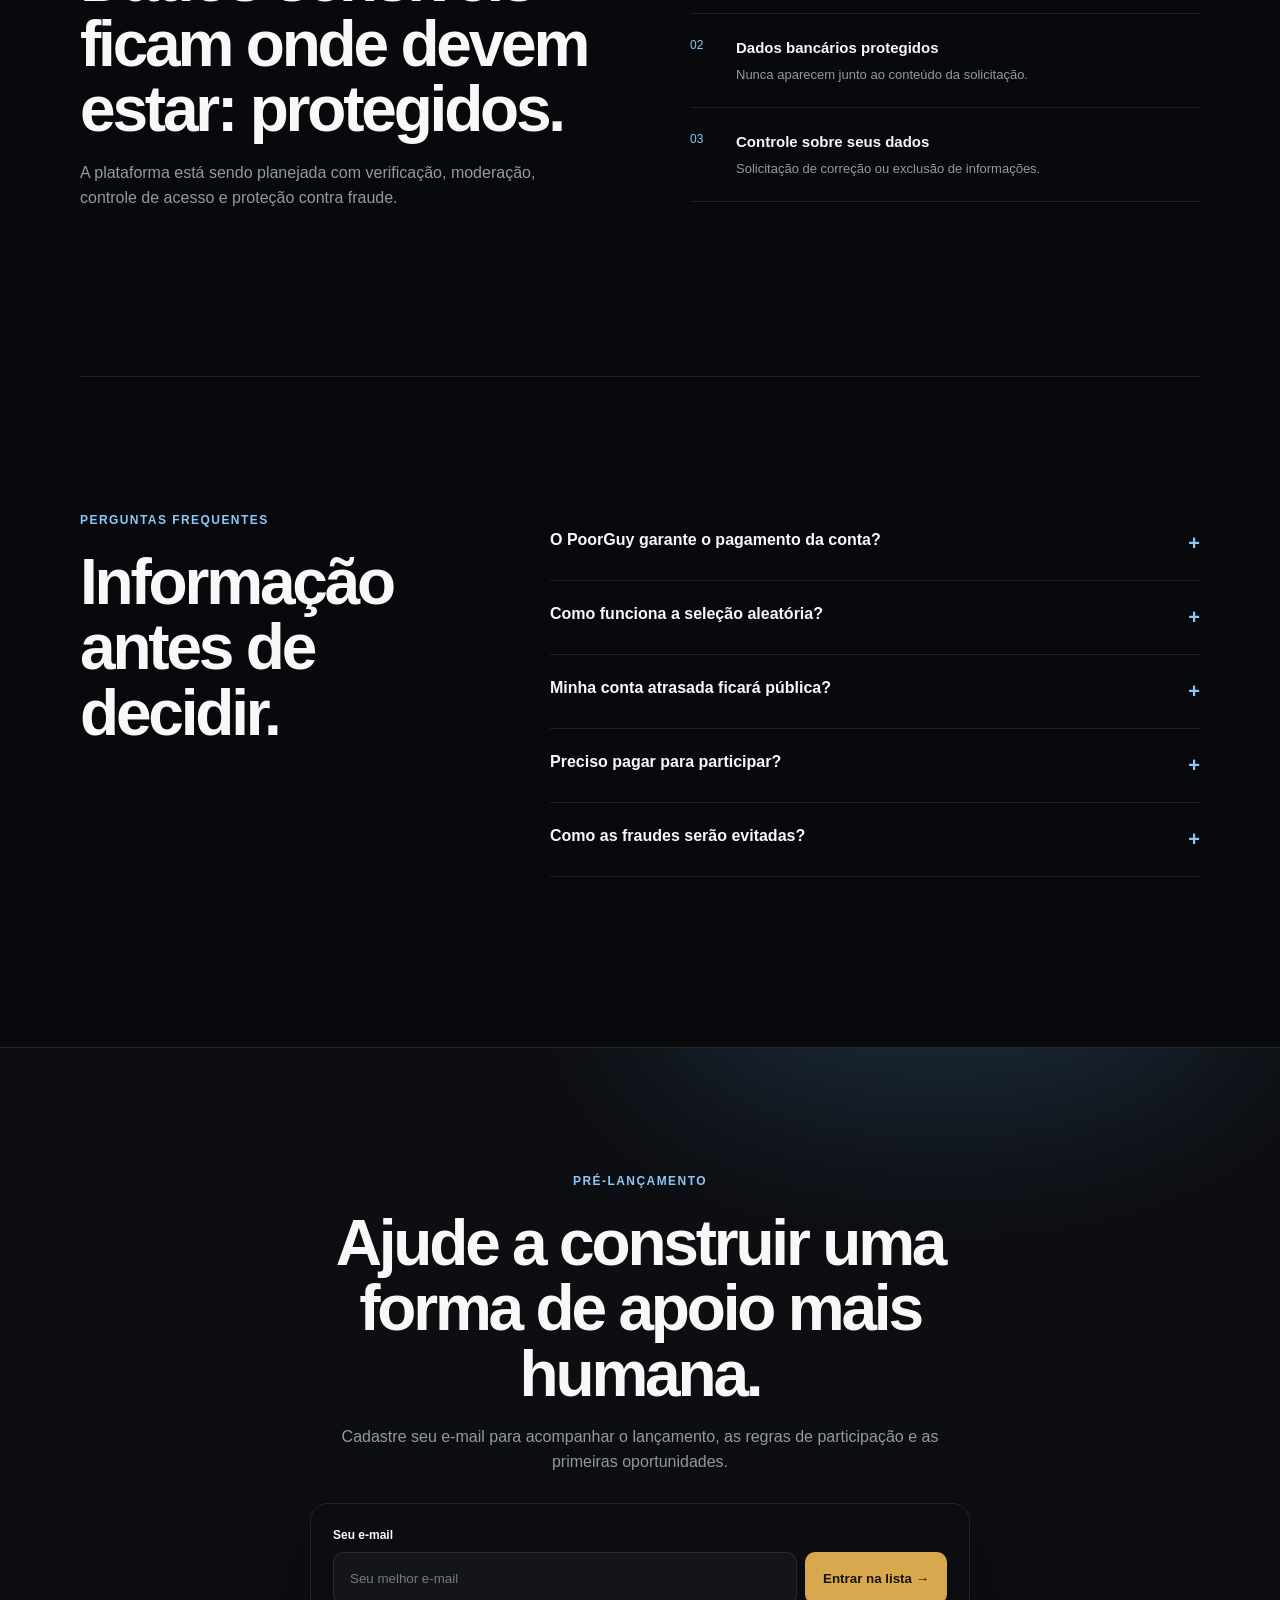
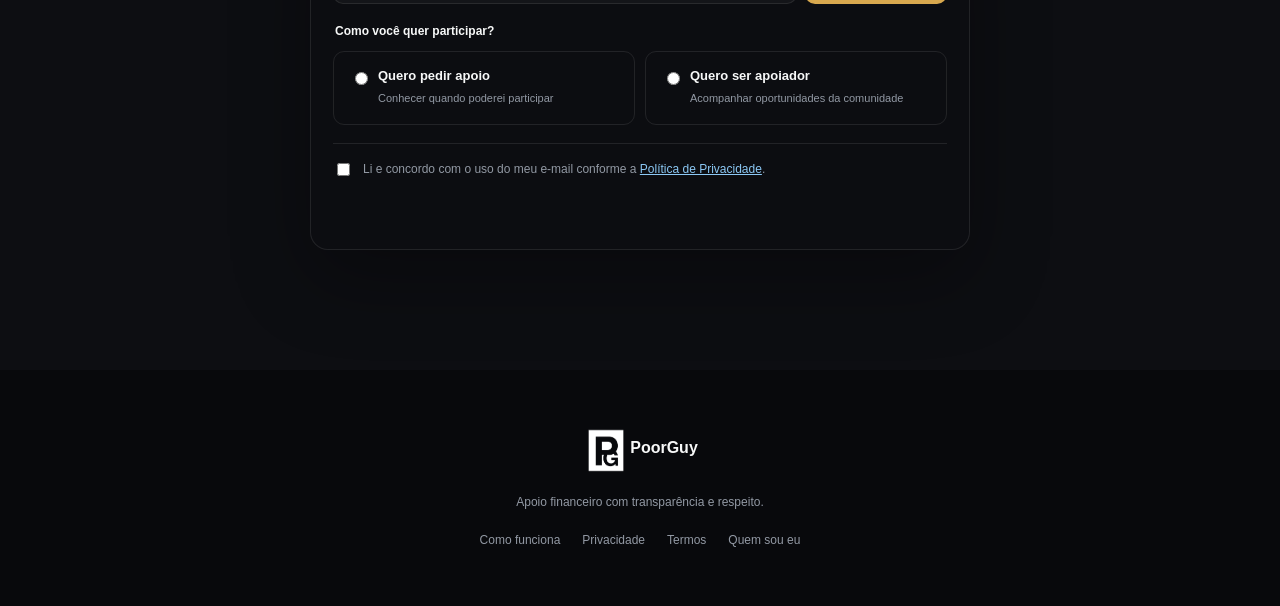
==== commit 1db33793: "Cria termos e pagina quem sou eu Co-authored-by: Copilot <223556219+Copilot@users.noreply.github.com" ====
--- a/index.html
+++ b/index.html
@@ -257,7 +257,7 @@
             <a href="#como-funciona">Como funciona</a>
             <a href="pages/legal/privacidade.html">Privacidade</a>
             <a href="pages/legal/termos.html">Termos</a>
-            <a href="pages/legal/contato.html">Contato</a>
+            <a href="pages/legal/contato.html">Quem sou eu</a>
         </nav>
         <small>© 2026 PoorGuy. Todos os direitos reservados.</small>
     </footer>
--- a/assets/css/style.css
+++ b/assets/css/style.css
@@ -721,6 +721,33 @@
 footer p, footer small, footer nav a { color: var(--muted); font-size: 12px; }
 footer nav { display: flex; gap: 22px; }
 footer nav a { text-decoration: none; }
+.legal-page {
+    width: min(820px, calc(100% - 32px));
+    margin: 0 auto;
+    padding: 150px 0 120px;
+}
+.legal-page h1 { margin: 12px 0 18px; font-size: clamp(3rem, 7vw, 5rem); letter-spacing: -.055em; }
+.legal-updated { color: var(--muted); }
+.legal-content { margin-top: 55px; }
+.legal-content h2 { margin-top: 42px; font-size: 22px; }
+.legal-content p { color: var(--muted); line-height: 1.75; }
+.legal-content a { color: var(--blue-light); }
+.creator-card {
+    padding: 42px;
+    display: grid;
+    grid-template-columns: 190px 1fr;
+    align-items: center;
+    gap: 42px;
+    border: 1px solid var(--border);
+    border-radius: 22px;
+    background: rgba(13,14,18,.82);
+    box-shadow: 0 35px 90px rgba(0,0,0,.38);
+}
+.creator-avatar { width: 190px; height: 190px; border-radius: 50%; object-fit: cover; border: 1px solid rgba(255,255,255,.12); }
+.creator-card h1 { margin-top: 14px; font-size: clamp(2.2rem, 5vw, 4rem); }
+.creator-card p { color: var(--muted); line-height: 1.65; }
+.creator-github { margin-top: 8px; min-height: 48px; padding: 0 18px; display: inline-flex; align-items: center; gap: 10px; border-radius: 10px; color: #17140b; background: var(--gold); font-weight: 800; text-decoration: none; }
+.creator-github:hover { transform: translateY(-2px); }
 .sr-only { position: absolute; width: 1px; height: 1px; overflow: hidden; clip: rect(0,0,0,0); }
 
 @media (max-width: 800px) {
@@ -793,6 +820,7 @@
     .waitlist button { min-height: 48px; }
     .faq-list summary { gap: 16px; line-height: 1.35; }
     footer nav { flex-wrap: wrap; justify-content: center; gap: 12px 18px; }
+    .creator-card { grid-template-columns: 1fr; justify-items: center; padding: 28px; text-align: center; }
 }
 
 @media (max-width: 380px) {
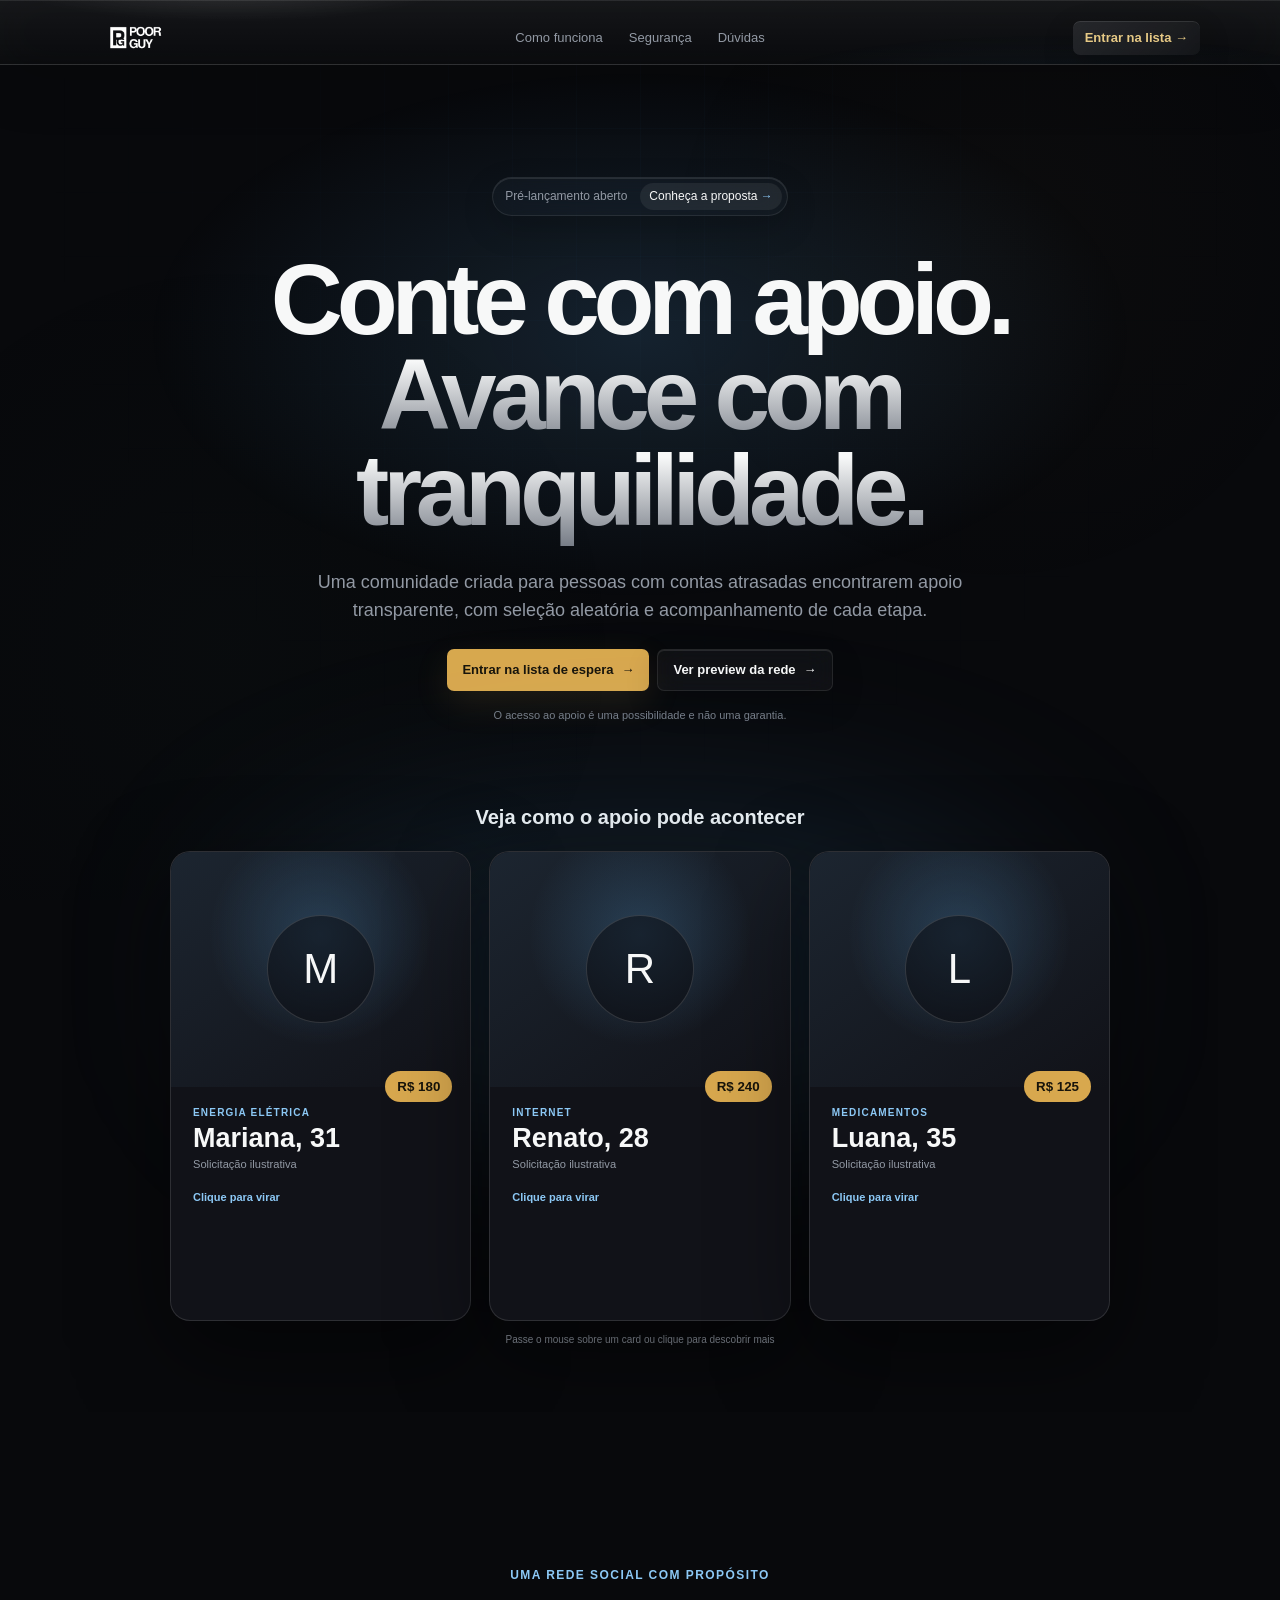
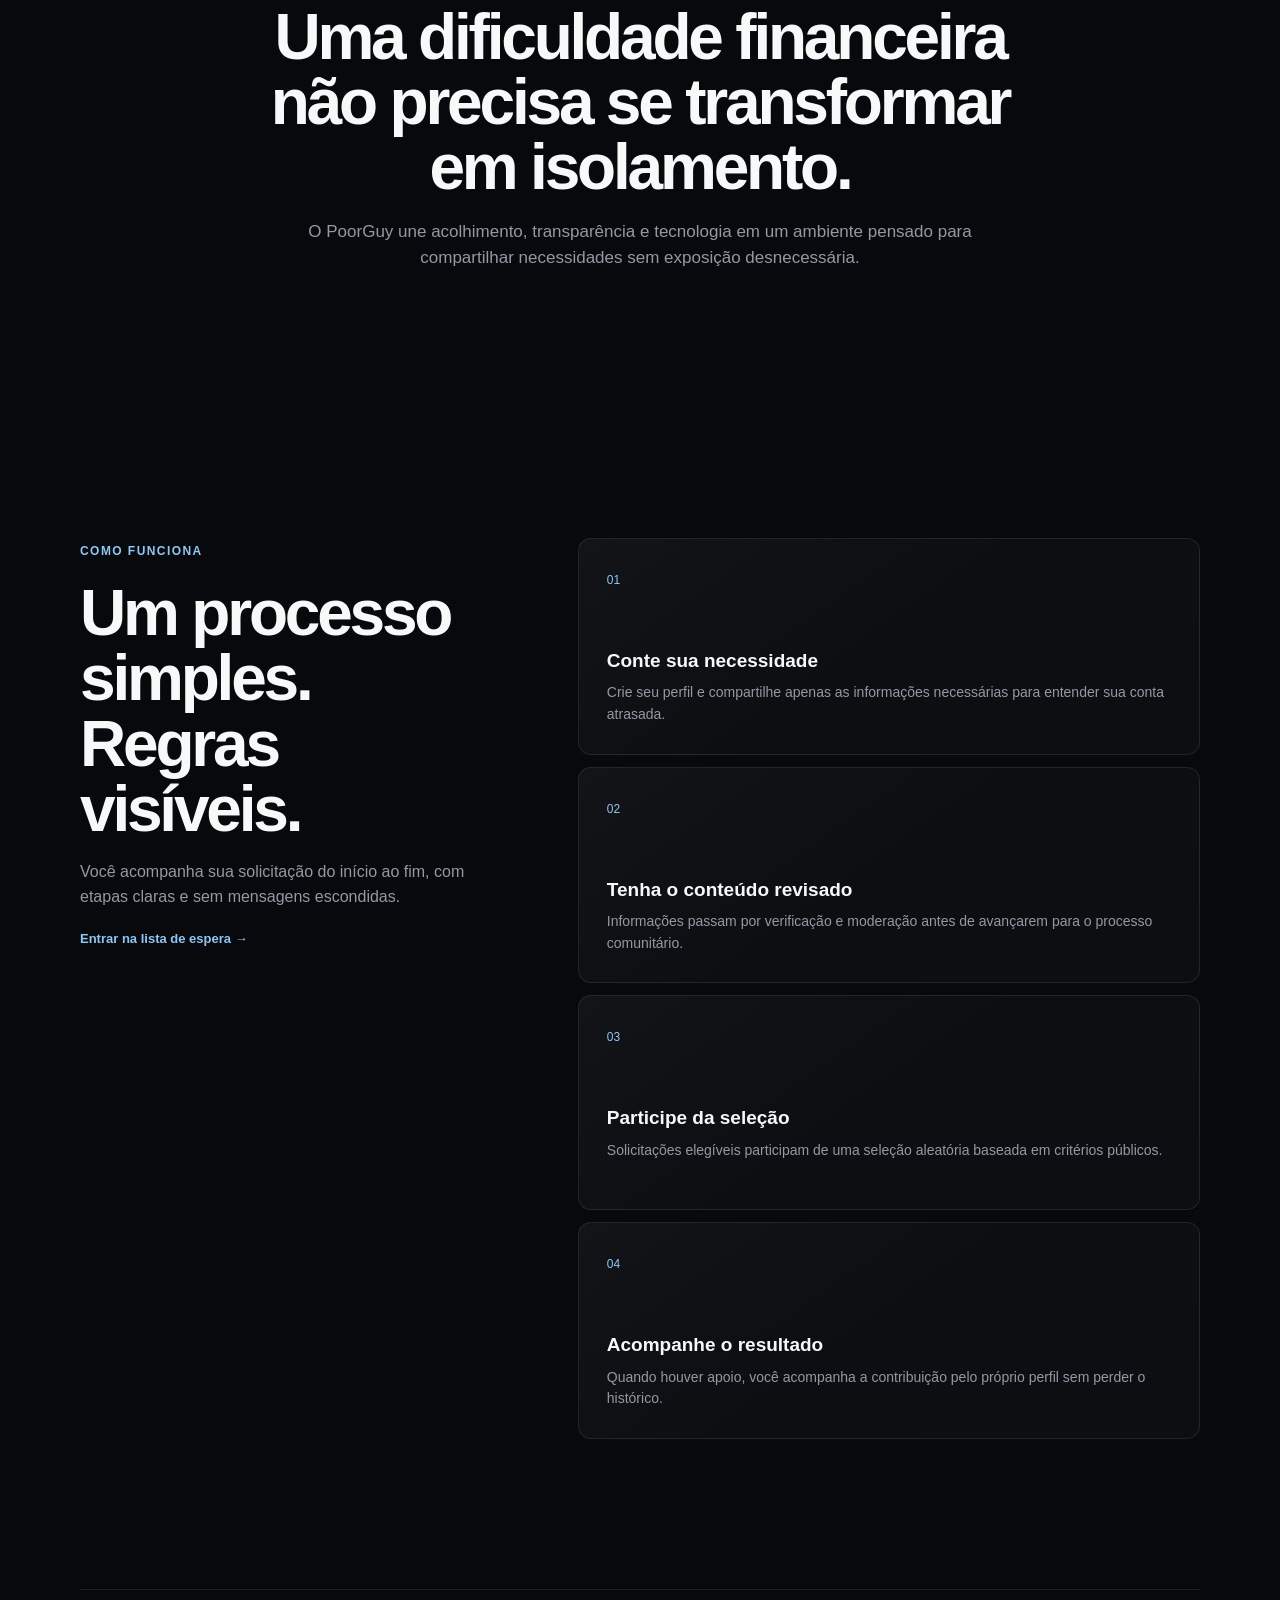
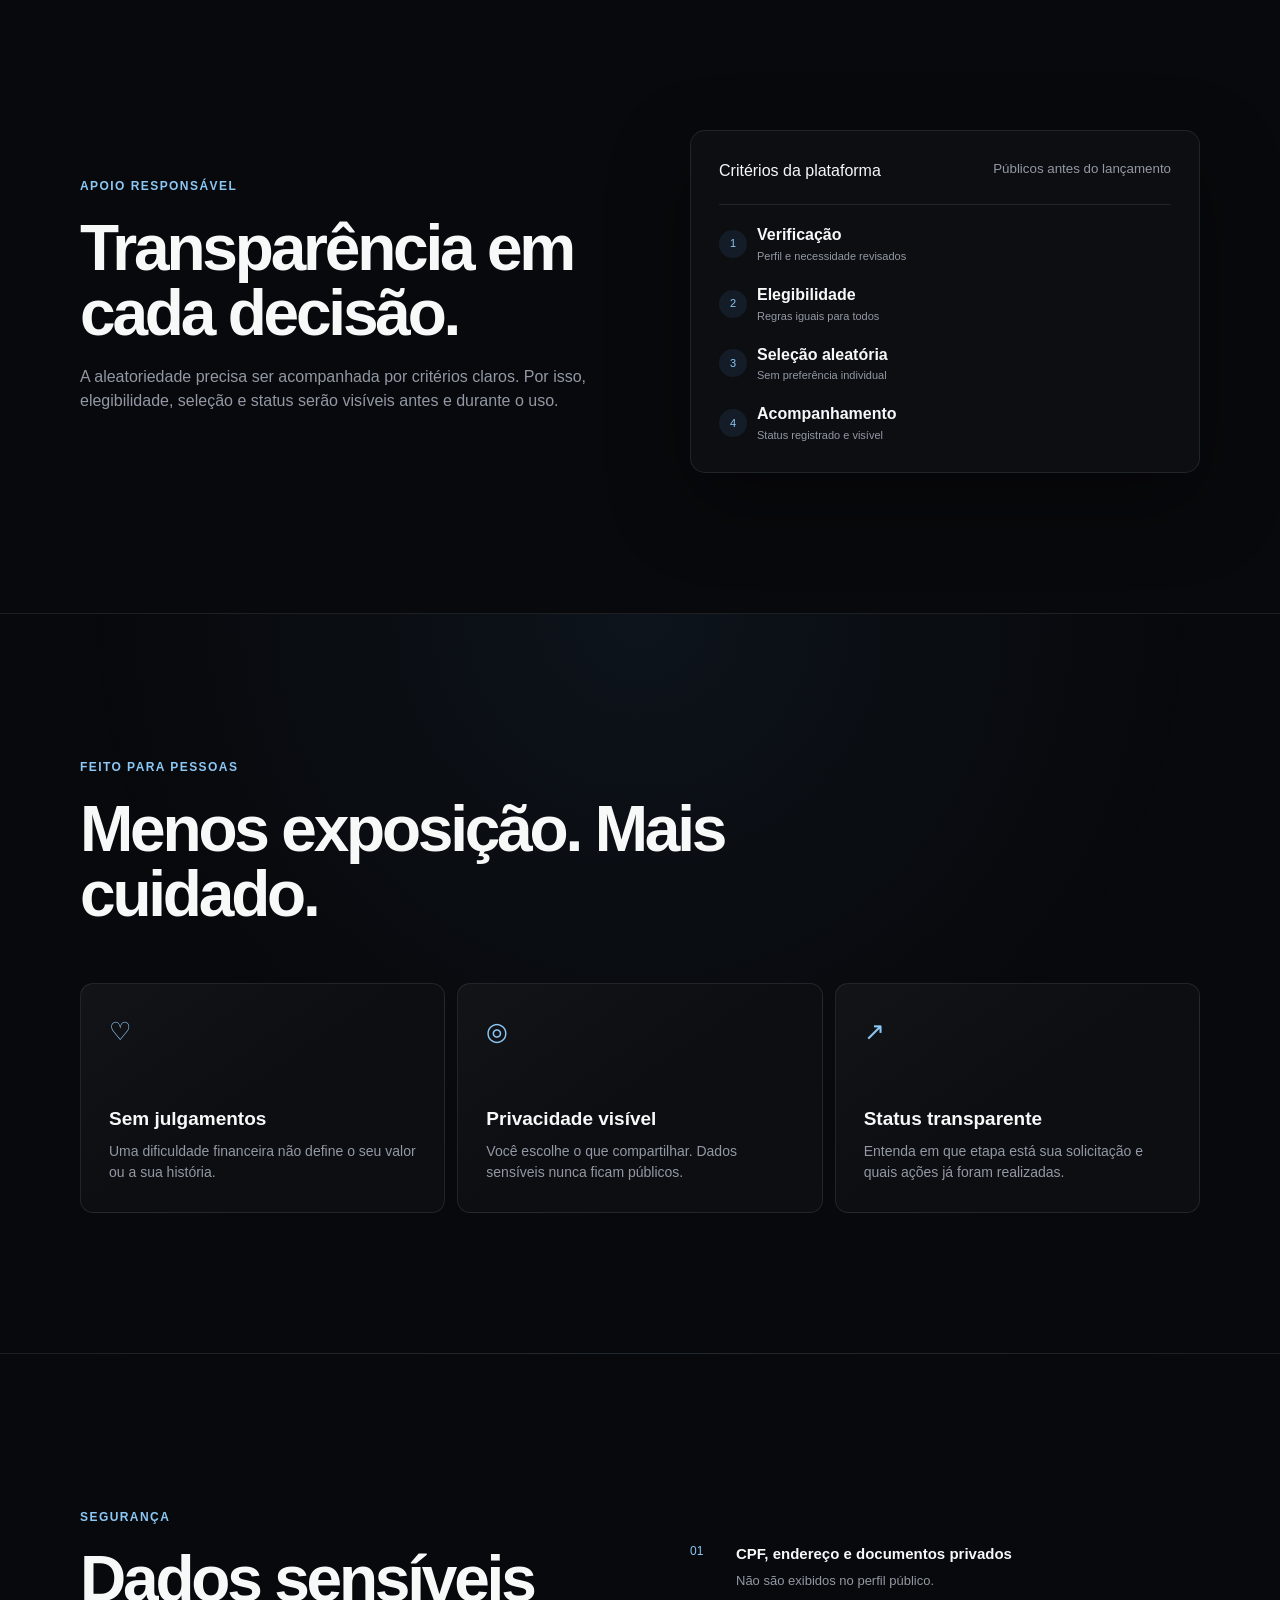
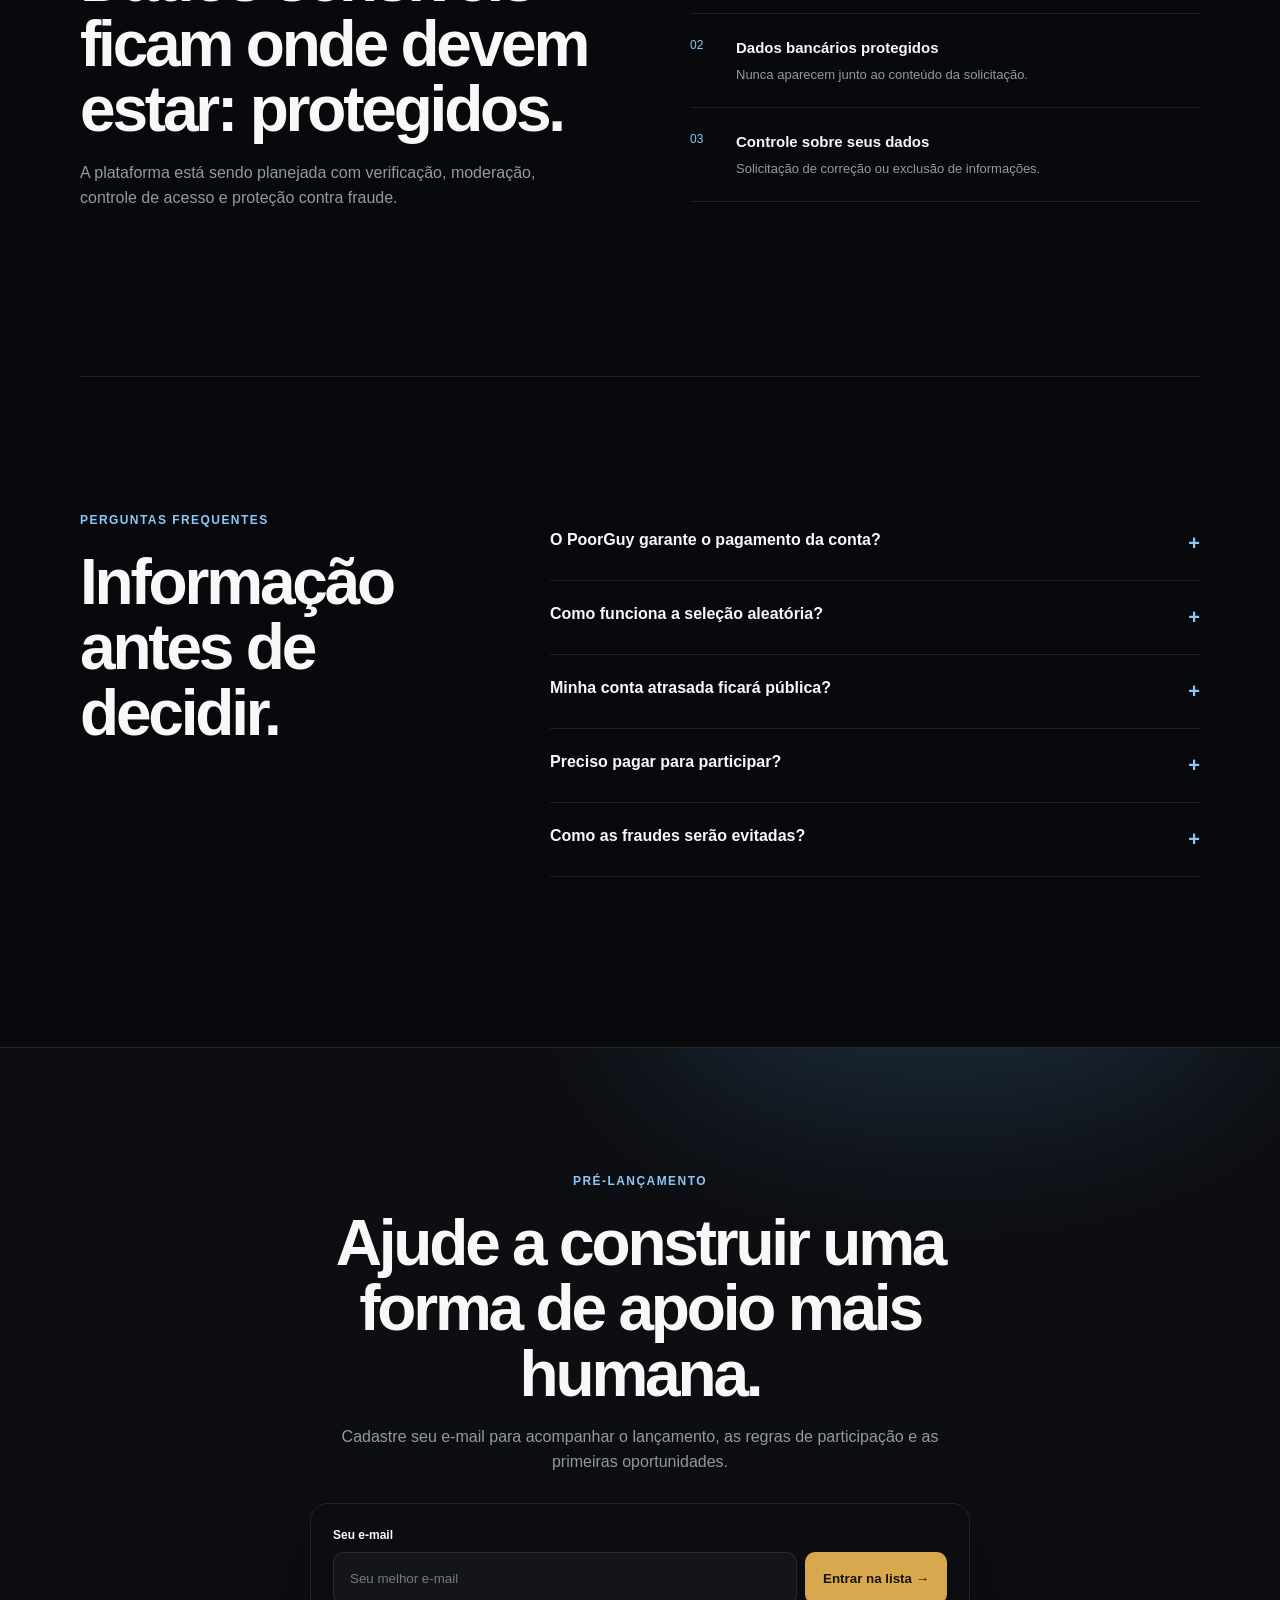
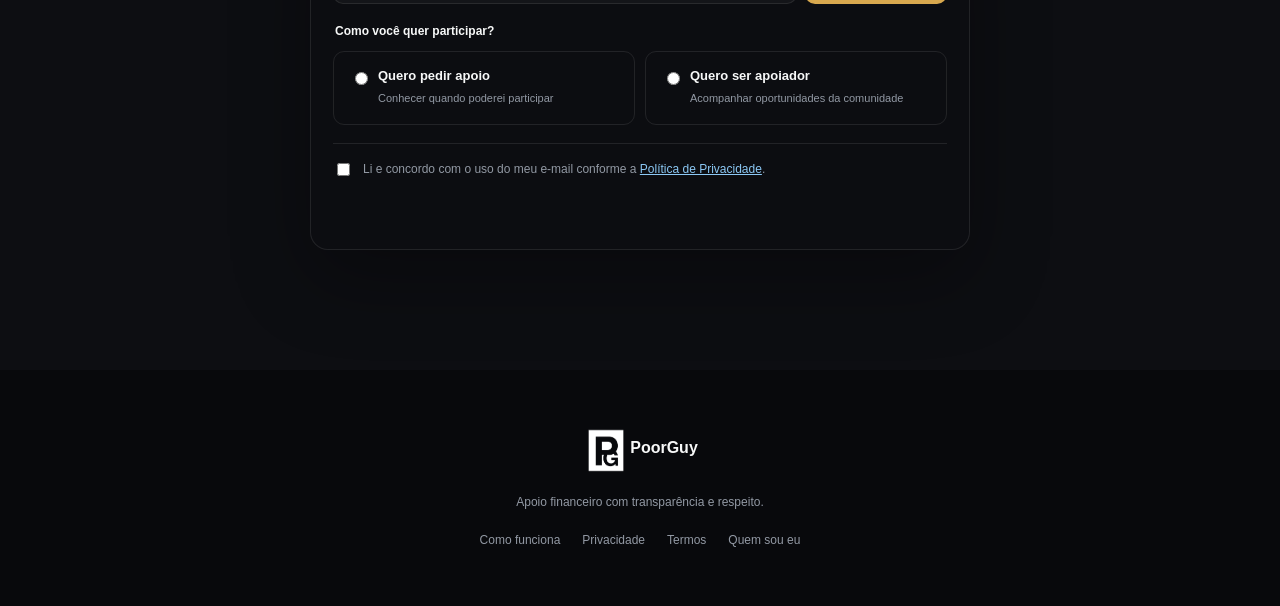
==== commit bb2a3c6c: "Remove botao duplicado do hero Co-authored-by: Copilot <223556219+Copilot@users.noreply.github.com>" ====
--- a/index.html
+++ b/index.html
@@ -33,7 +33,6 @@
             <p class="hero-subtitle">Uma comunidade criada para pessoas com contas atrasadas encontrarem apoio transparente, com seleção aleatória e acompanhamento de cada etapa.</p>
             <div class="hero-actions">
                 <a class="button button-primary" href="#lista-espera">Entrar na lista de espera <span>→</span></a>
-                <a class="button button-secondary" href="#como-funciona">Ver como funciona</a>
                 <a class="button button-secondary" href="pages/preview.html">Ver preview da rede <span>→</span></a>
             </div>
             <small class="hero-note">O acesso ao apoio é uma possibilidade e não uma garantia.</small>
--- a/assets/css/style.css
+++ b/assets/css/style.css
@@ -745,6 +745,7 @@
 }
 .creator-avatar { width: 190px; height: 190px; border-radius: 50%; object-fit: cover; border: 1px solid rgba(255,255,255,.12); }
 .creator-card h1 { margin-top: 14px; font-size: clamp(2.2rem, 5vw, 4rem); }
+.creator-role { width: fit-content; margin-top: 4px; padding: 6px 10px; display: inline-block; border: 1px solid rgba(91,168,228,.32); border-radius: 999px; color: var(--blue-light); background: rgba(91,168,228,.08); font-size: 12px; font-weight: 800; letter-spacing: .04em; text-transform: uppercase; }
 .creator-card p { color: var(--muted); line-height: 1.65; }
 .creator-github { margin-top: 8px; min-height: 48px; padding: 0 18px; display: inline-flex; align-items: center; gap: 10px; border-radius: 10px; color: #17140b; background: var(--gold); font-weight: 800; text-decoration: none; }
 .creator-github:hover { transform: translateY(-2px); }
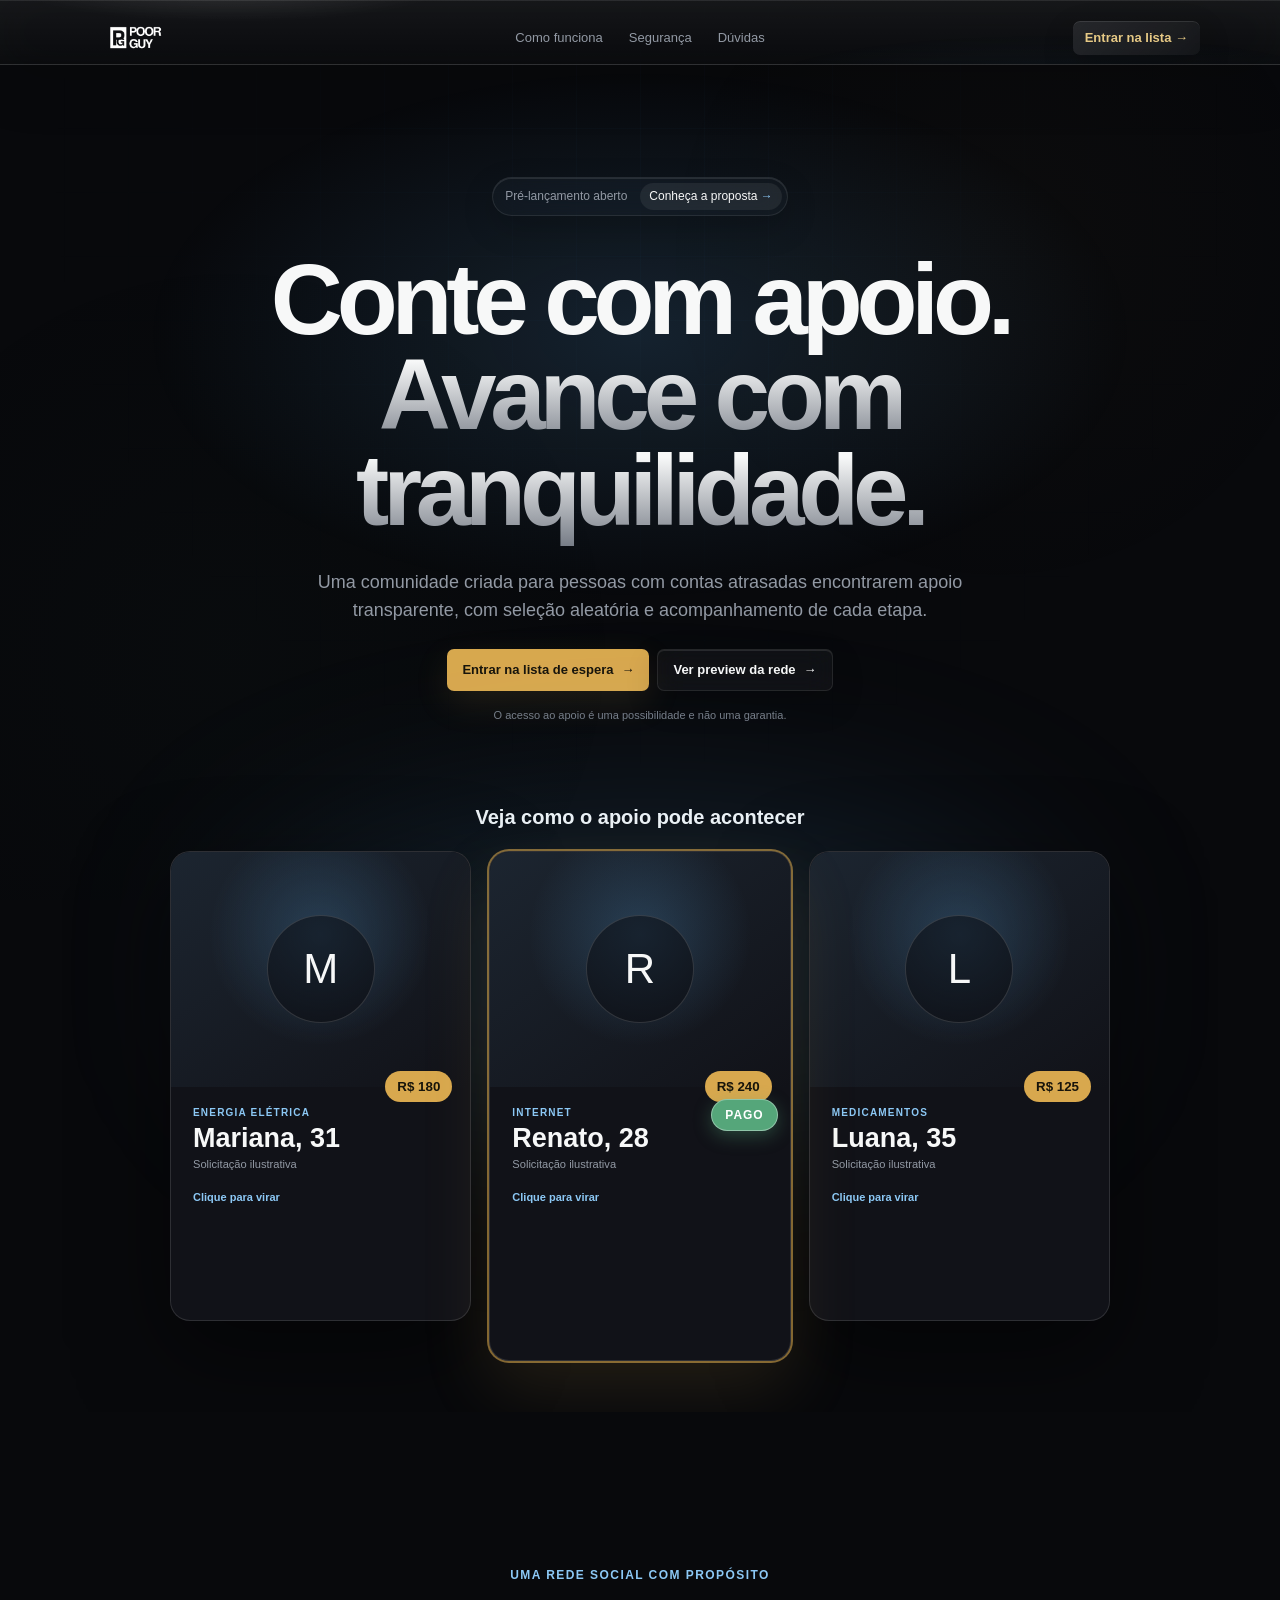
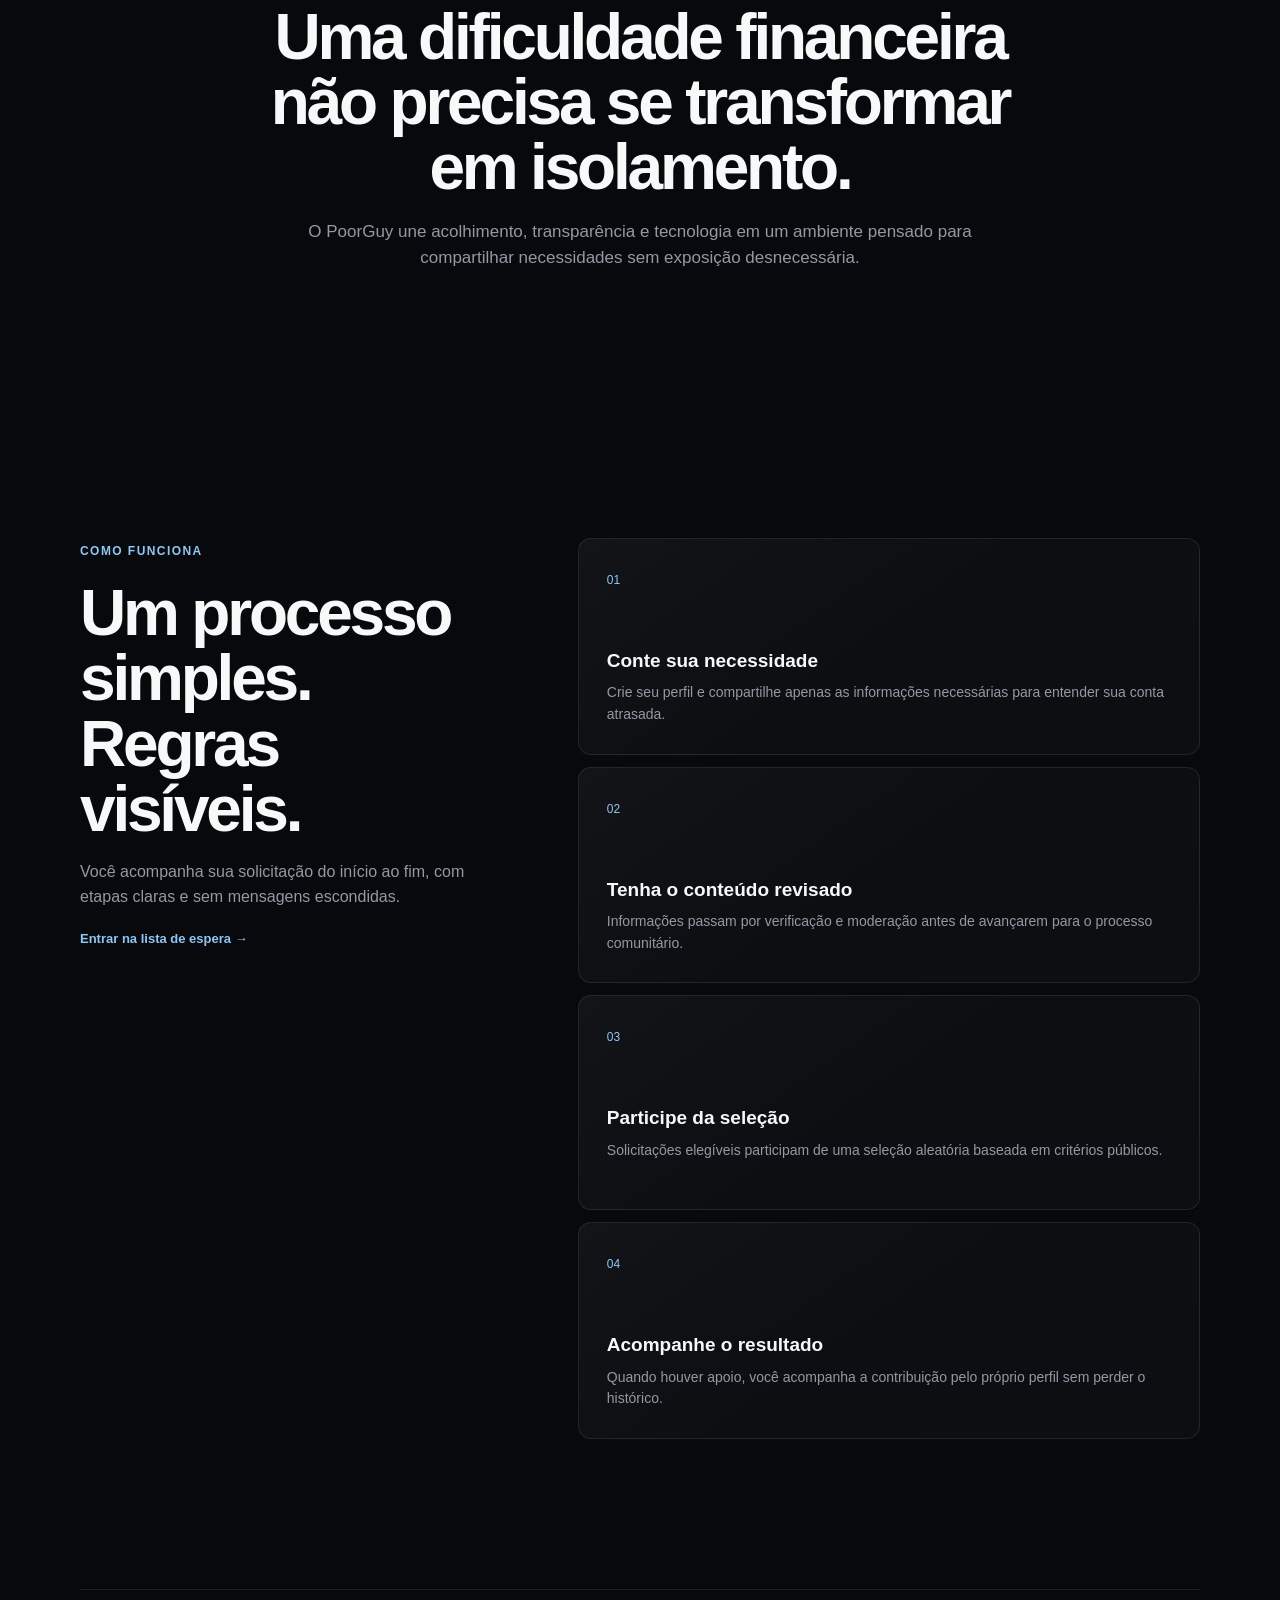
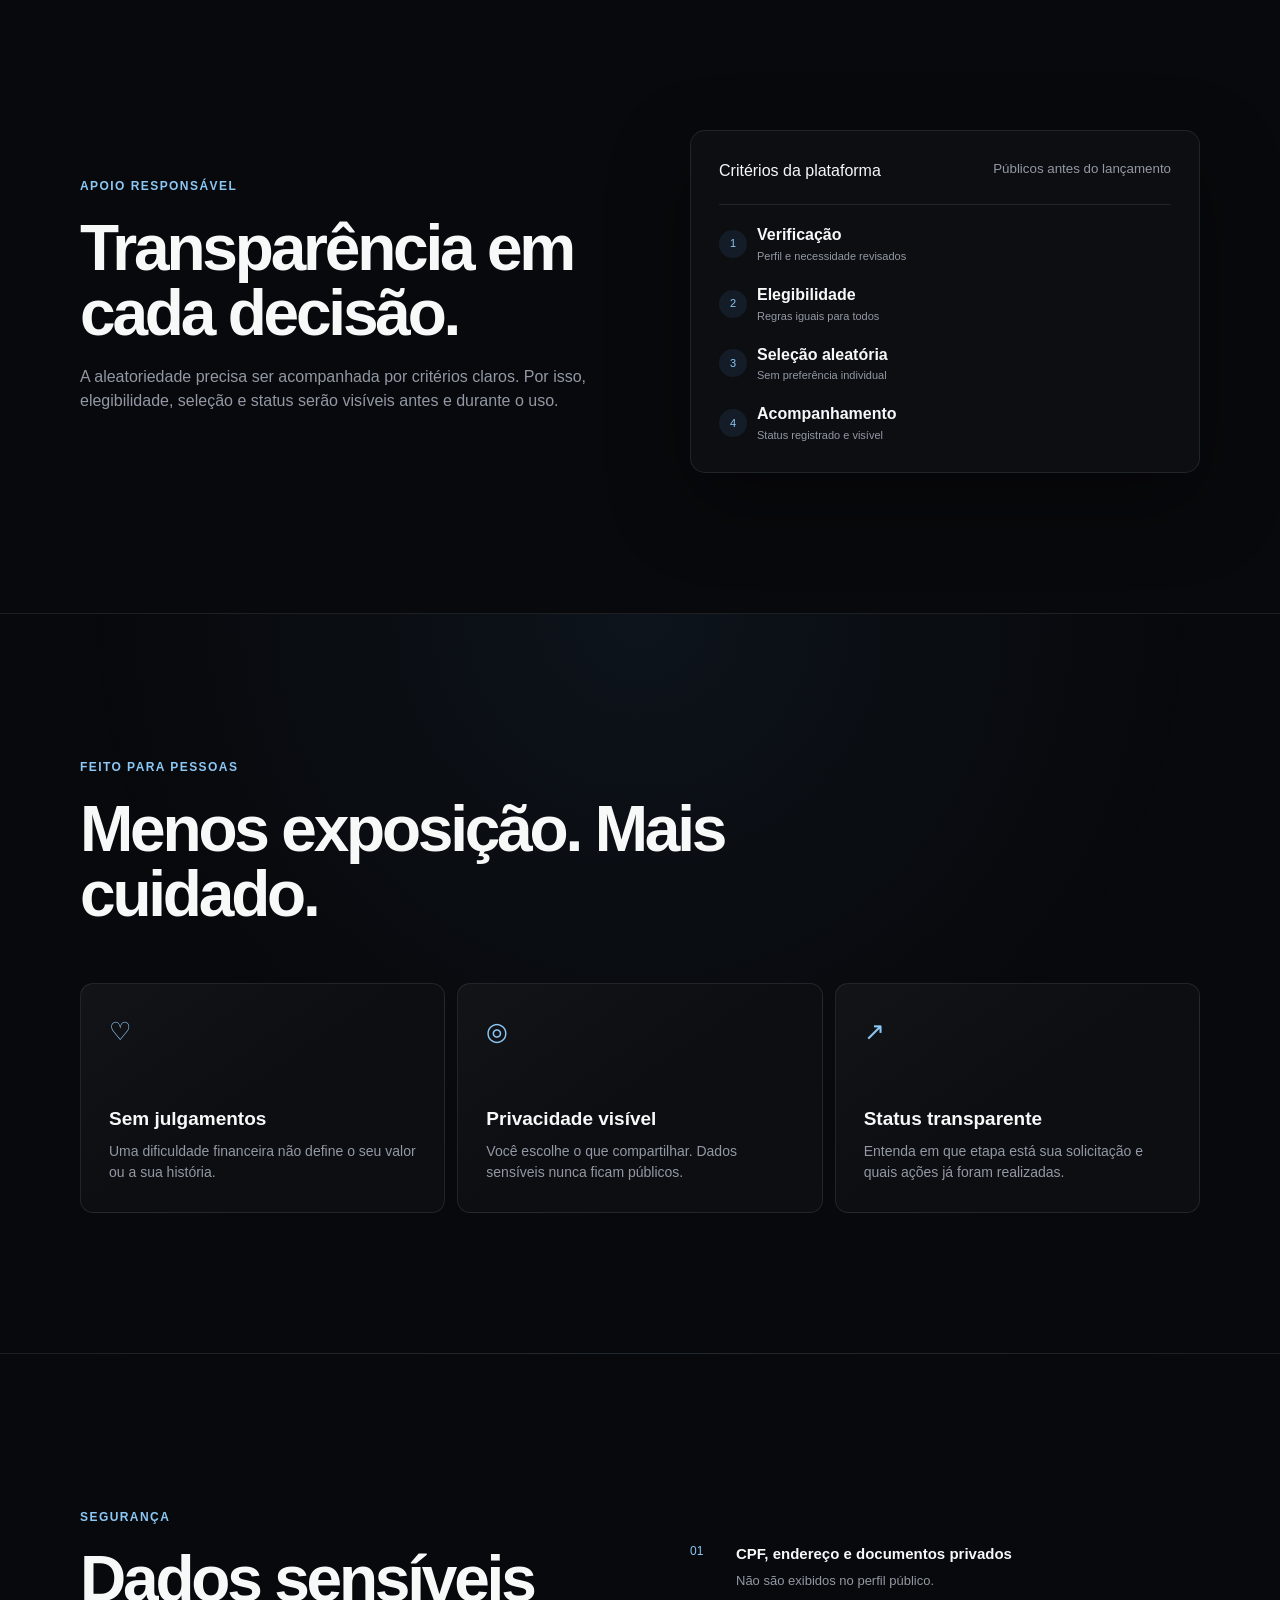
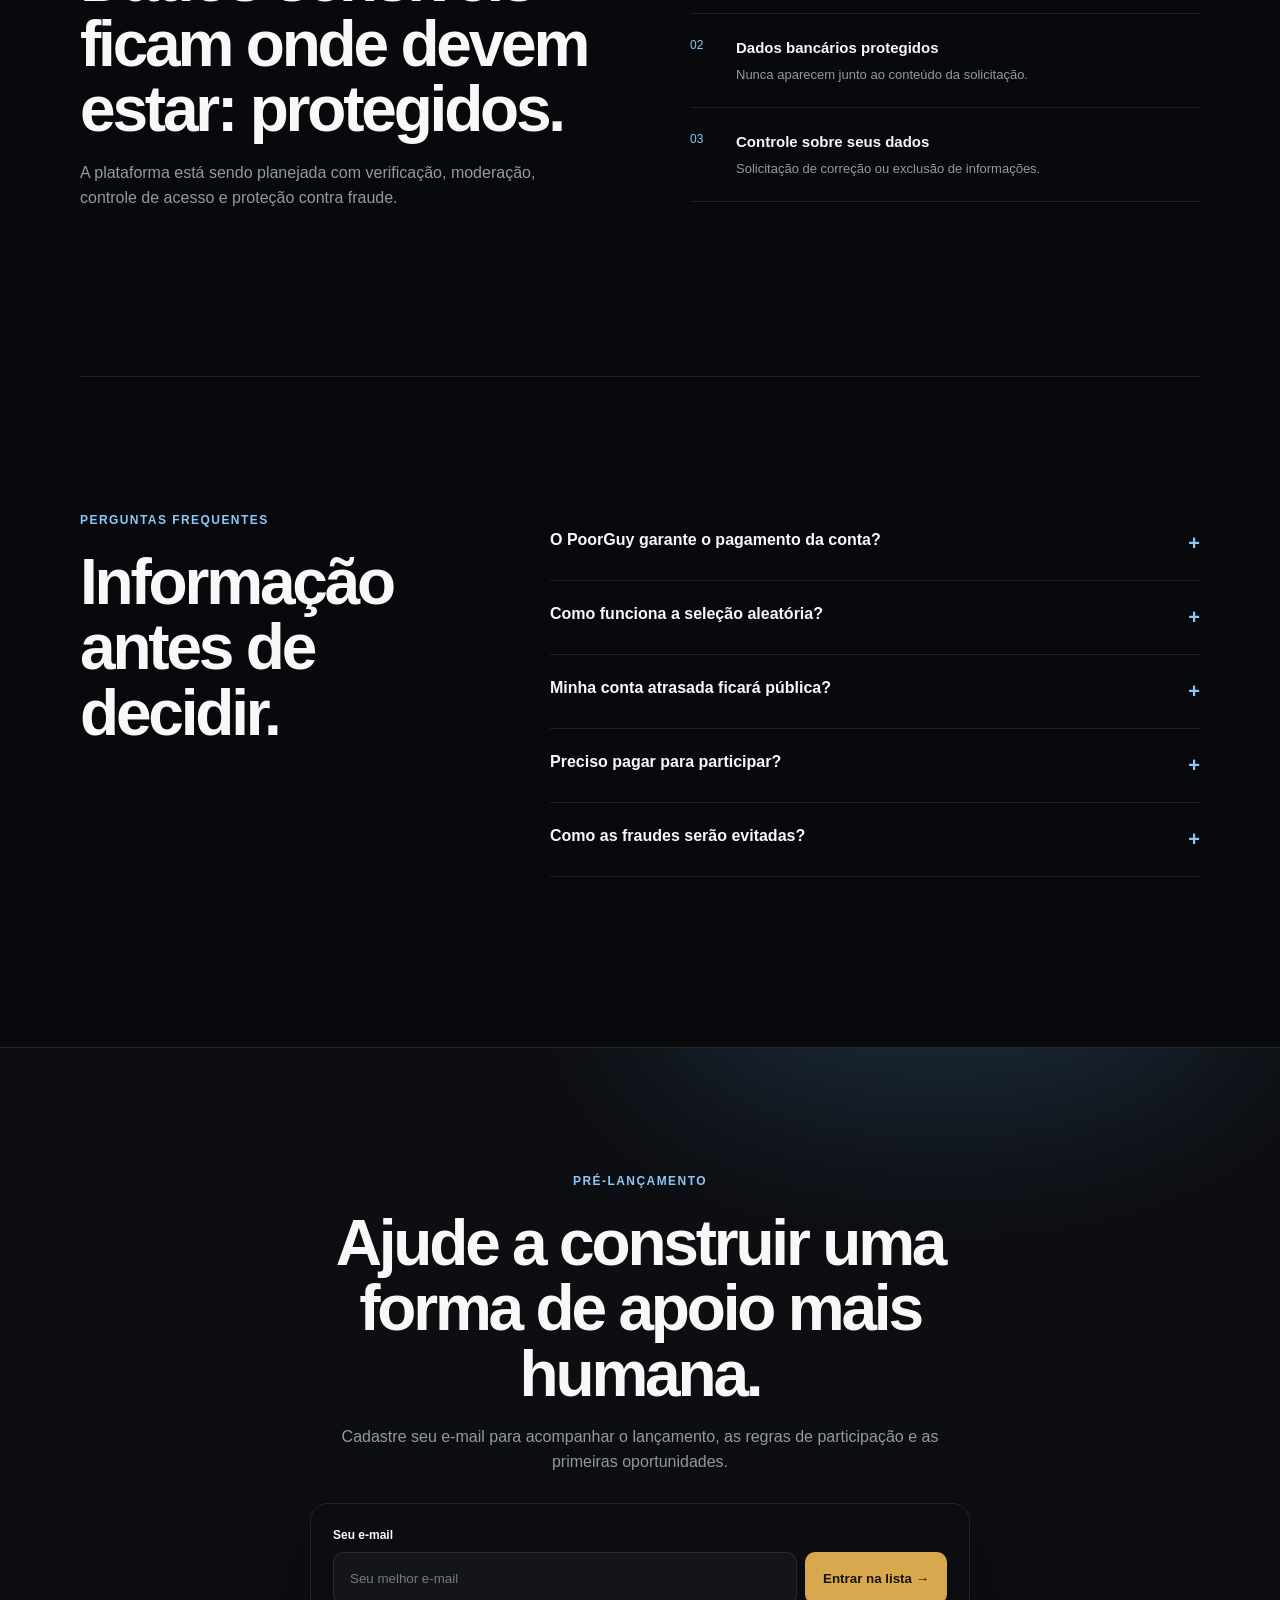
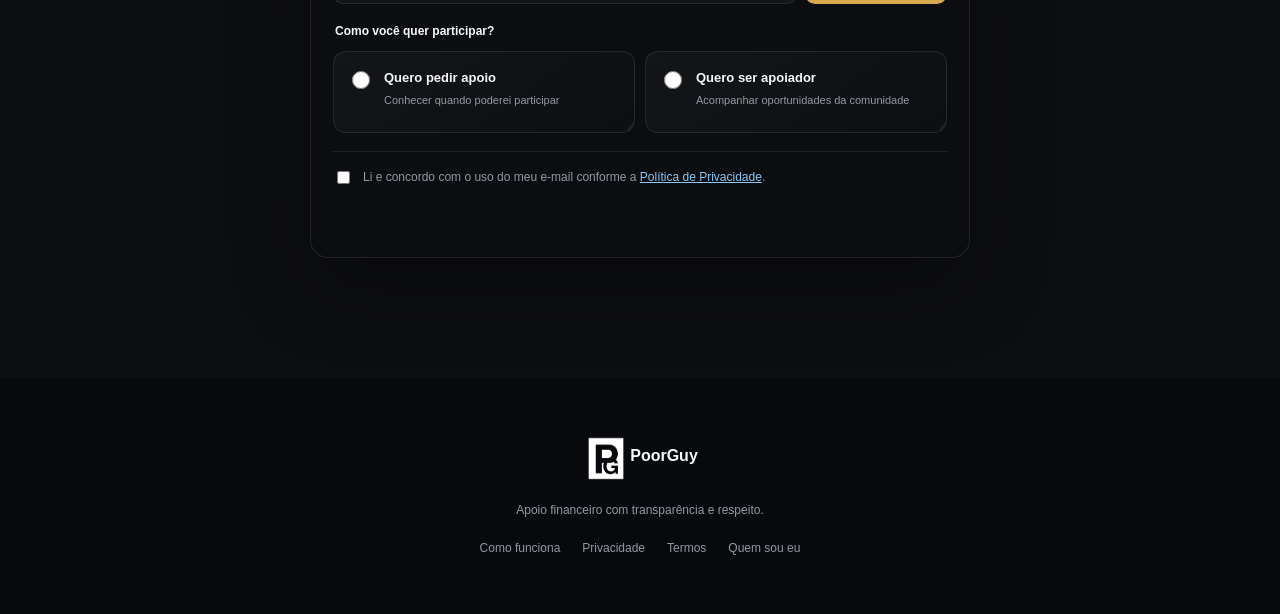
==== commit 2b2422fc: "Destaca card central pago na previa Co-authored-by: Copilot <223556219+Copilot@users.noreply.github." ====
--- a/index.html
+++ b/index.html
@@ -70,6 +70,7 @@
                                     <span class="eyebrow">Internet</span>
                                     <strong class="curiosity-name">Renato, 28</strong>
                                     <small>Solicitação ilustrativa</small>
+                                    <span class="curiosity-paid-tag">Pago</span>
                                     <span class="curiosity-hint">Clique para virar</span>
                                 </span>
                             </span>
--- a/assets/css/style.css
+++ b/assets/css/style.css
@@ -427,6 +427,28 @@
     transform-style: preserve-3d;
     text-align: left;
 }
+.curiosity-grid .curiosity-card:nth-child(2) {
+    z-index: 2;
+    height: 510px;
+    align-self: center;
+    box-shadow: 0 28px 70px rgba(216,168,78,.13), 0 0 0 2px rgba(216,168,78,.58);
+}
+.curiosity-grid .curiosity-card:nth-child(2) .curiosity-paid-tag {
+    position: absolute;
+    top: 12px;
+    right: 12px;
+    z-index: 4;
+    padding: 8px 13px;
+    border: 1px solid rgba(255,255,255,.35);
+    border-radius: 999px;
+    color: #fff;
+    background: var(--green);
+    box-shadow: 0 5px 18px rgba(85,166,122,.34);
+    font-size: 12px;
+    font-weight: 900;
+    letter-spacing: .08em;
+    text-transform: uppercase;
+}
 .curiosity-card:hover,
 .curiosity-card:focus-visible {
     transform: translateY(-10px);
@@ -696,10 +718,42 @@
 .waitlist-interest { margin: 18px 0 0; padding: 0; border: 0; }
 .waitlist-interest legend { margin-bottom: 10px; color: var(--text); font-size: 12px; font-weight: 700; }
 .waitlist-interest-options { display: grid; grid-template-columns: 1fr 1fr; gap: 10px; }
-.waitlist-interest-options label { position: relative; min-height: 74px; padding: 14px 14px 14px 44px; border: 1px solid var(--border); border-radius: 11px; color: var(--text); cursor: pointer; transition: border-color 180ms ease, background 180ms ease, transform 180ms ease; }
-.waitlist-interest-options label:hover { transform: translateY(-2px); border-color: rgba(91,168,228,.45); }
-.waitlist-interest-options label:has(input:checked) { border-color: var(--blue-light); background: rgba(91,168,228,.09); }
-.waitlist-interest-options input { position: absolute; top: 17px; left: 16px; accent-color: var(--gold); }
+.waitlist-interest-options label {
+    position: relative;
+    min-height: 82px;
+    padding: 16px 16px 16px 50px;
+    overflow: hidden;
+    border: 1px solid var(--border);
+    border-radius: 13px;
+    color: var(--text);
+    background: linear-gradient(145deg, rgba(255,255,255,.035), rgba(255,255,255,.012));
+    cursor: pointer;
+    transition: border-color 220ms ease, background 220ms ease, transform 220ms ease, box-shadow 220ms ease;
+}
+.waitlist-interest-options label::after {
+    content: "";
+    position: absolute;
+    width: 100px;
+    height: 100px;
+    right: -85px;
+    bottom: -75px;
+    border-radius: 50%;
+    background: rgba(91,168,228,.12);
+    transition: transform 260ms ease, background 260ms ease;
+}
+.waitlist-interest-options label:hover {
+    transform: translateY(-4px);
+    border-color: rgba(91,168,228,.58);
+    box-shadow: 0 14px 34px rgba(0,0,0,.22);
+}
+.waitlist-interest-options label:hover::after { transform: scale(1.65); background: rgba(91,168,228,.18); }
+.waitlist-interest-options label:has(input:checked) {
+    border-color: var(--blue-light);
+    background: linear-gradient(145deg, rgba(91,168,228,.16), rgba(91,168,228,.055));
+    box-shadow: 0 0 0 1px rgba(91,168,228,.12), 0 12px 34px rgba(91,168,228,.08);
+}
+.waitlist-interest-options label:has(input:focus-visible) { outline: 3px solid rgba(91,168,228,.5); outline-offset: 3px; }
+.waitlist-interest-options input { position: absolute; width: 18px; height: 18px; top: 19px; left: 18px; margin: 0; accent-color: var(--gold); }
 .waitlist-interest-options strong, .waitlist-interest-options small { display: block; }
 .waitlist-interest-options strong { font-size: 13px; }
 .waitlist-interest-options small { margin-top: 5px; color: var(--muted); font-size: 11px; line-height: 1.35; }
@@ -805,6 +859,28 @@
     }
     .curiosity-grid { grid-template-columns: 1fr; height: auto; }
     .curiosity-card { height: 430px; }
+    .curiosity-grid .curiosity-card:nth-child(2) {
+        z-index: 2;
+        height: 462px;
+        align-self: center;
+        box-shadow: 0 28px 70px rgba(216,168,78,.13), 0 0 0 2px rgba(216,168,78,.58);
+    }
+    .curiosity-grid .curiosity-card:nth-child(2) .curiosity-paid-tag {
+        position: absolute;
+        top: 12px;
+        right: 12px;
+        z-index: 4;
+        padding: 8px 13px;
+        border: 1px solid rgba(255,255,255,.35);
+        border-radius: 999px;
+        color: #fff;
+        background: var(--green);
+        box-shadow: 0 5px 18px rgba(85,166,122,.34);
+        font-size: 12px;
+        font-weight: 900;
+        letter-spacing: .08em;
+        text-transform: uppercase;
+    }
     .curiosity-card-front .tinder-card-cover { height: 220px; }
     .intro-section { padding: 100px 16px; }
     .intro-section h2, .feature-copy h2, .story-copy h2, .section-heading h2, .security-copy h2, .faq-heading h2, .waitlist h2 { font-size: 2.55rem; }
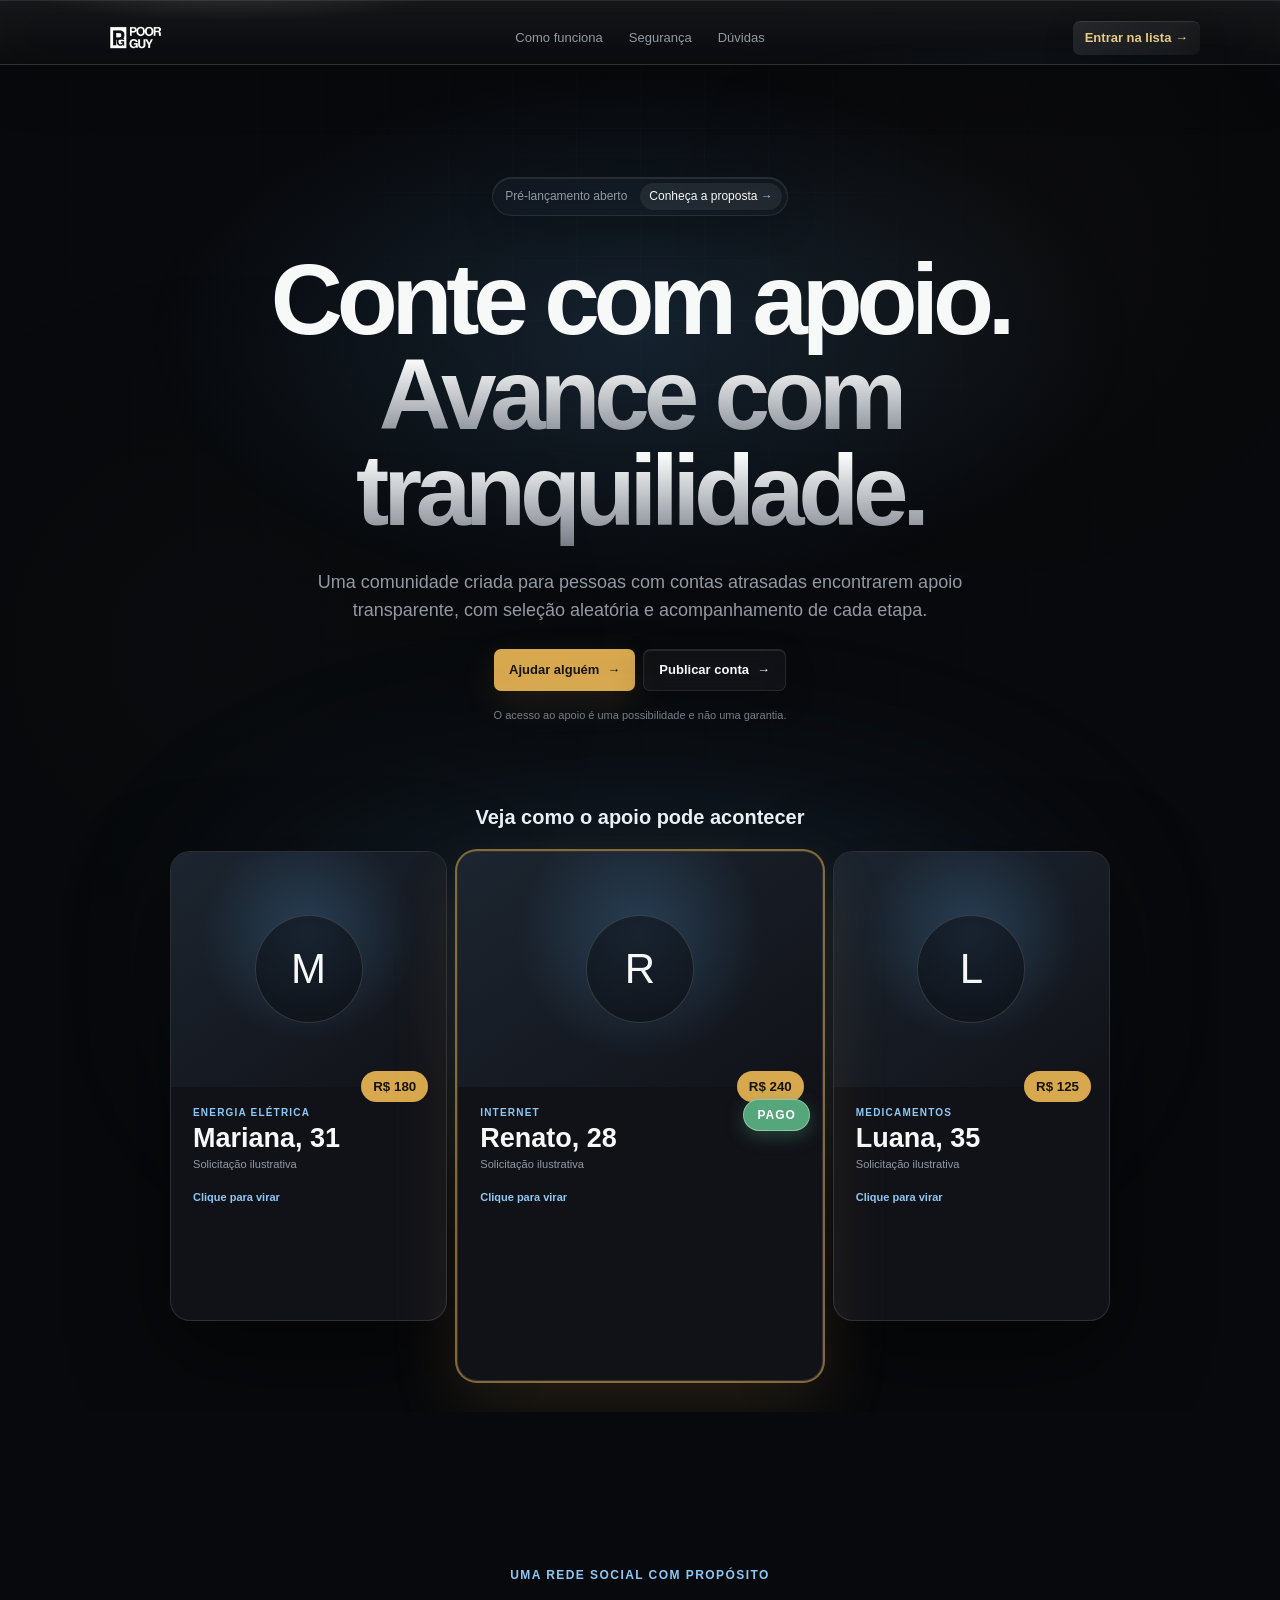
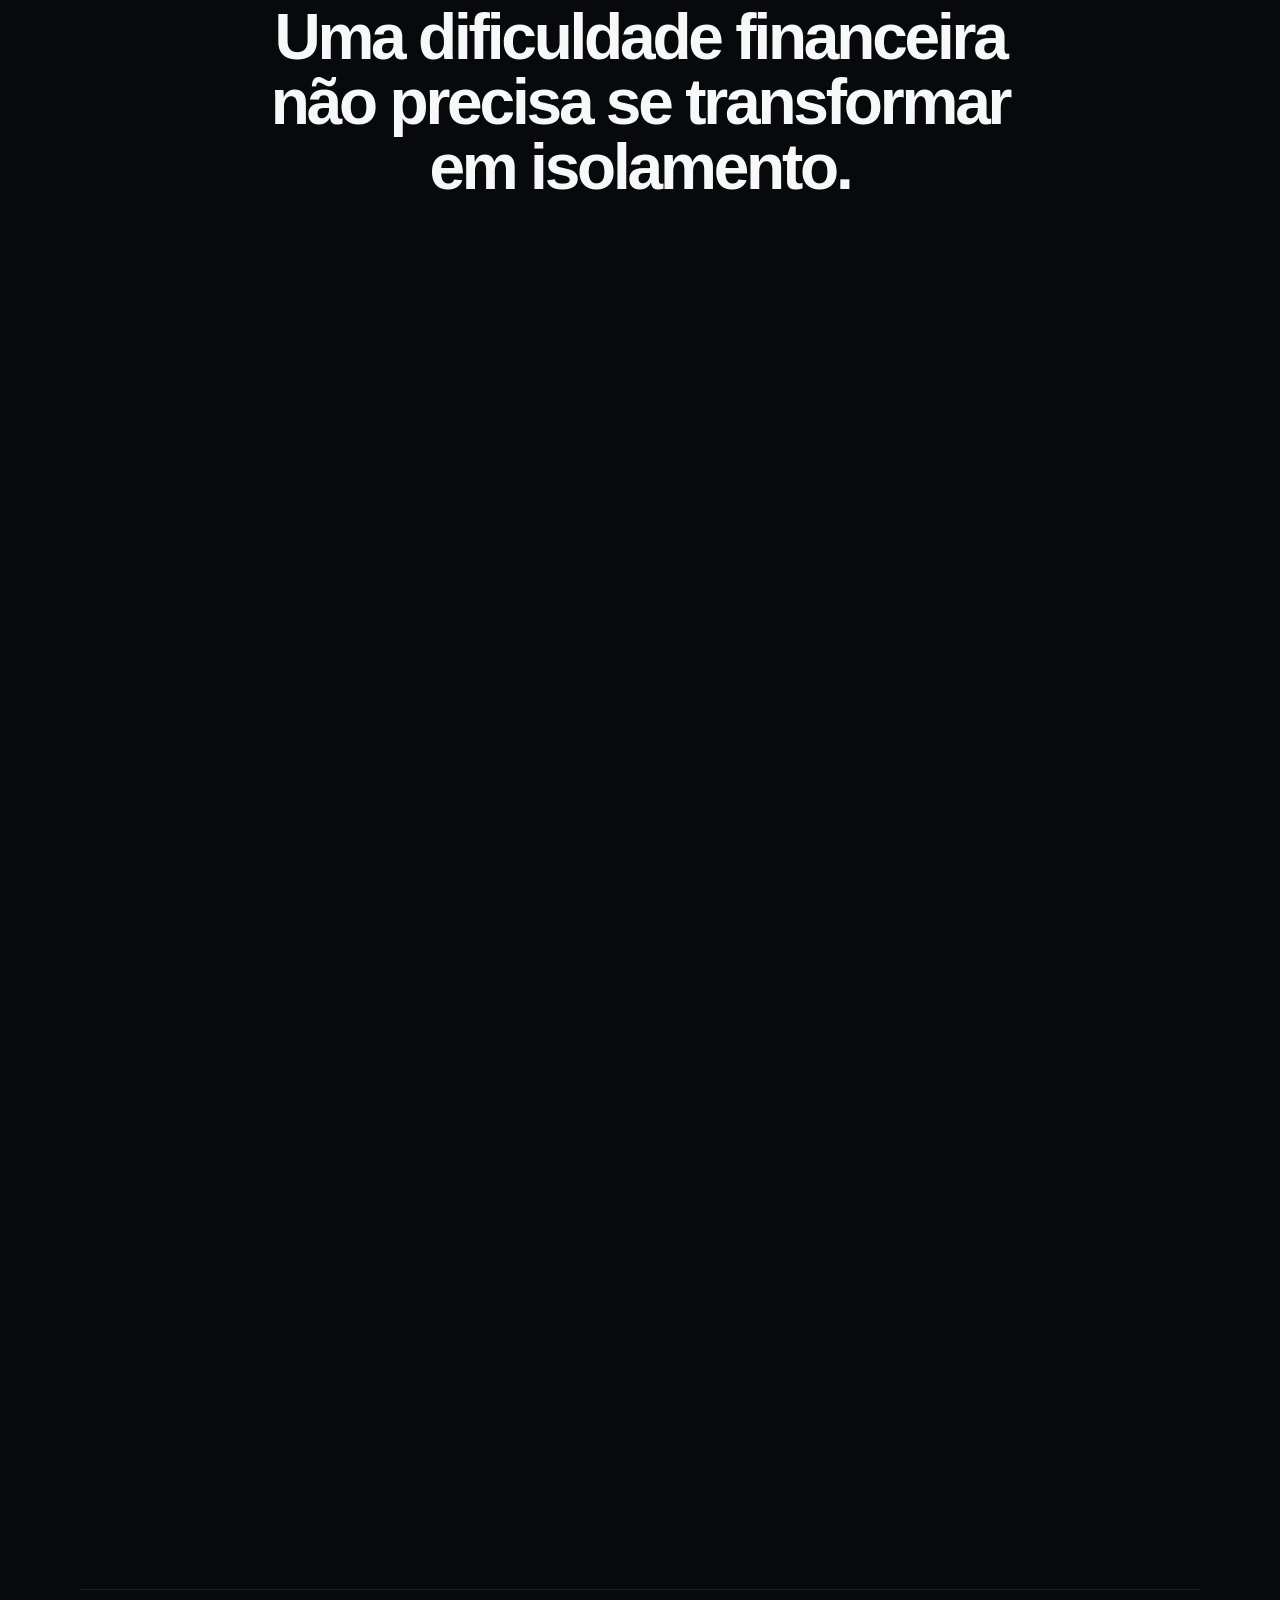
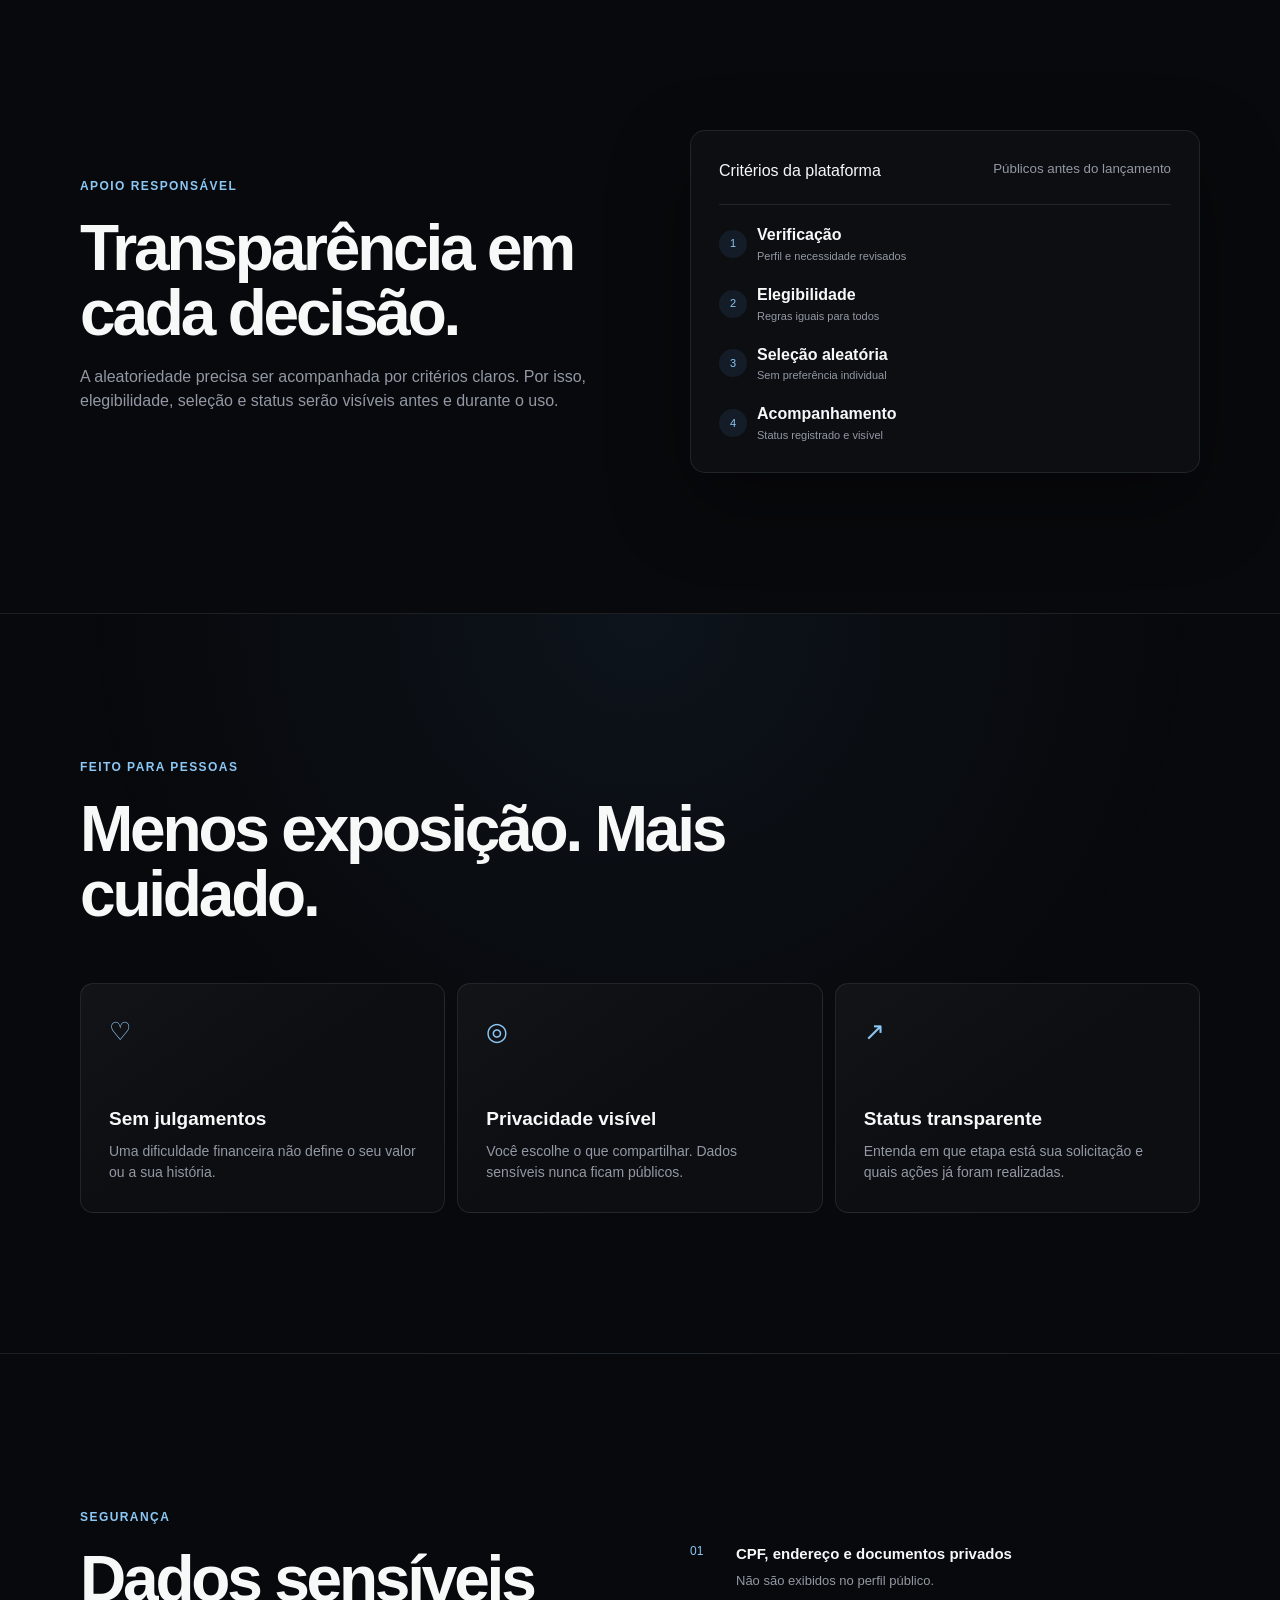
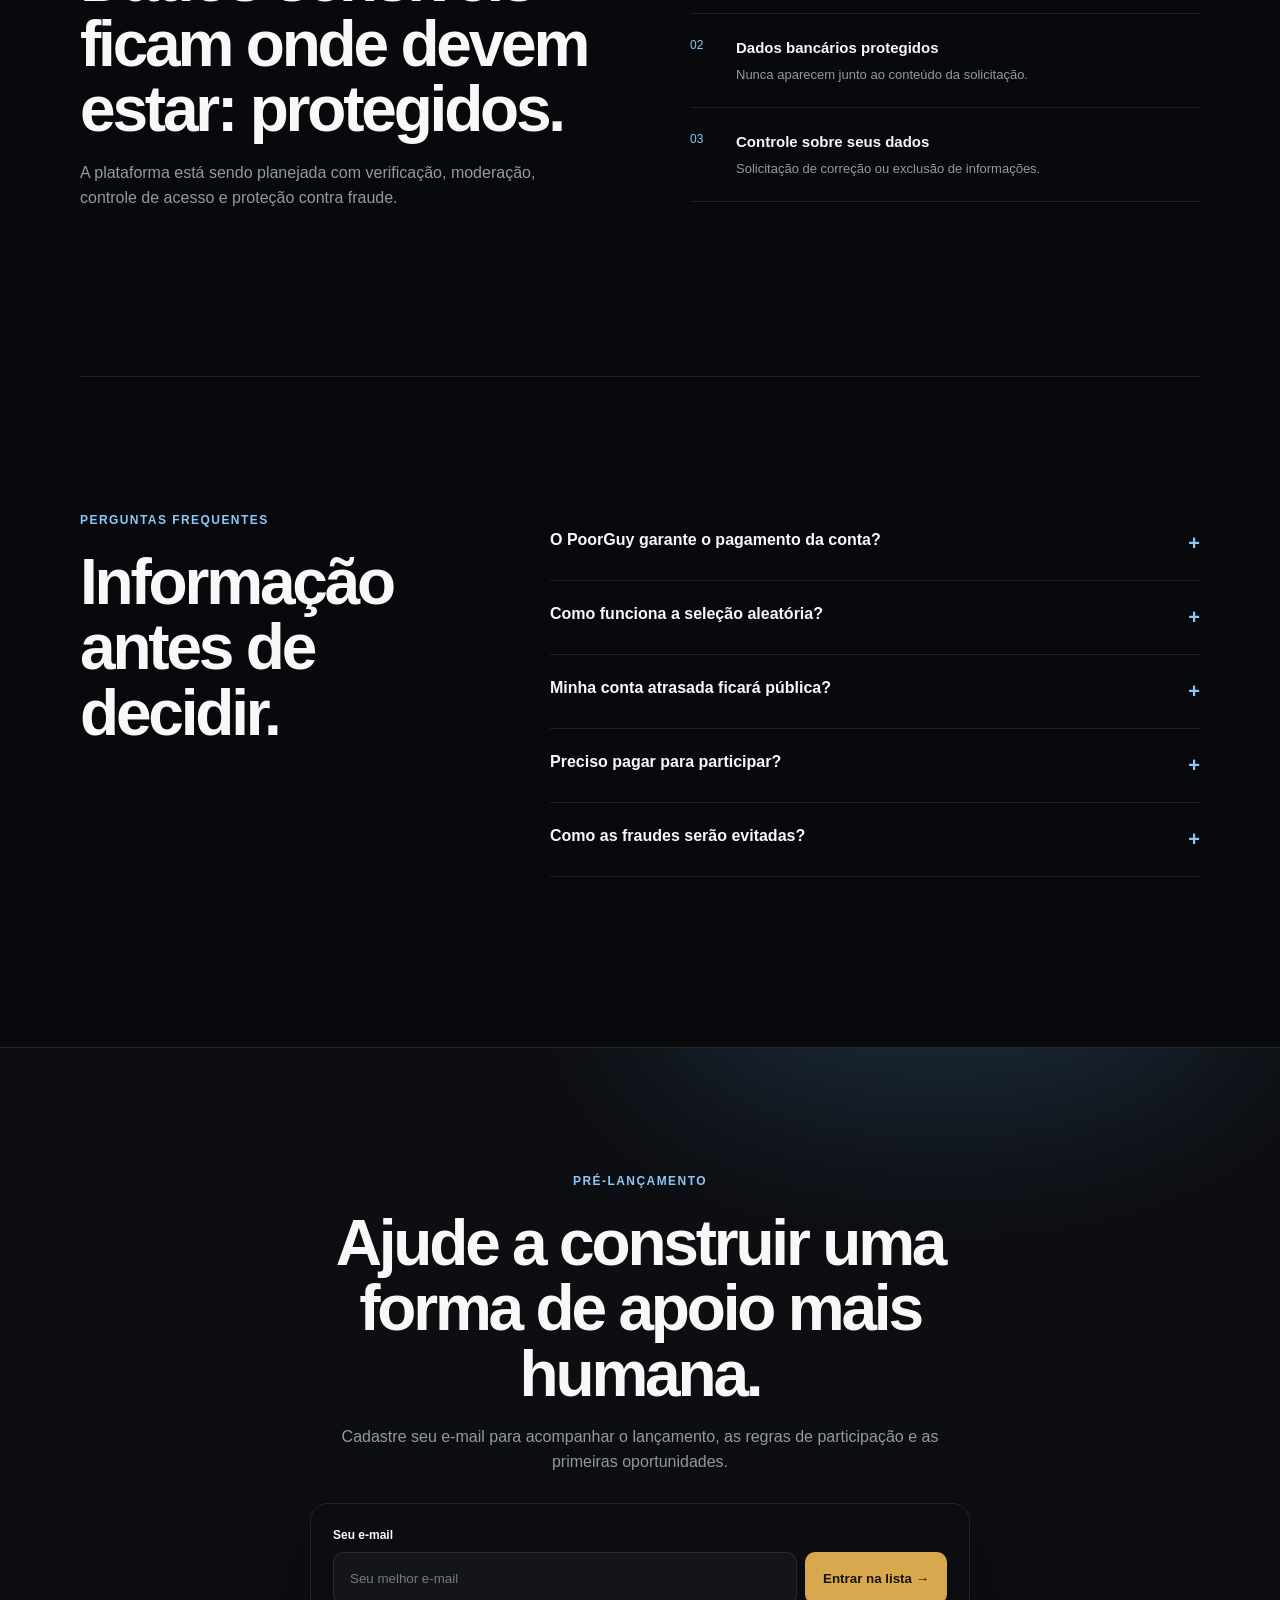
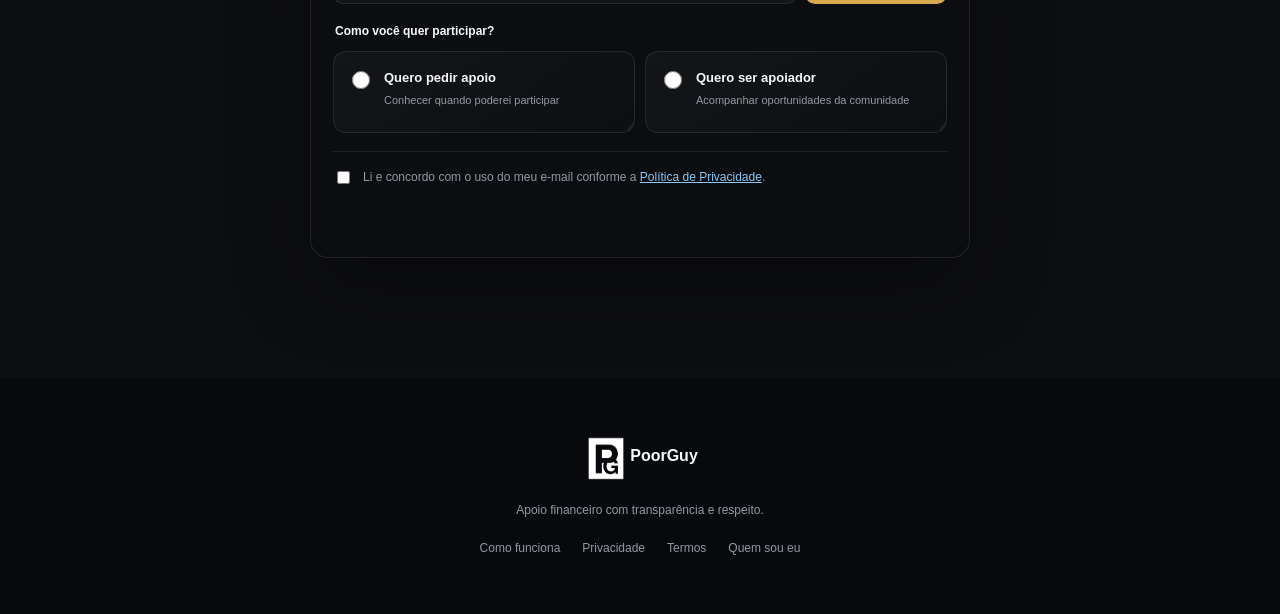
==== commit d77eee1e: "Inverte prioridade dos CTAs da hero Co-authored-by: Copilot <223556219+Copilot@users.noreply.github." ====
--- a/index.html
+++ b/index.html
@@ -32,8 +32,8 @@
             <h1>Conte com apoio.<br><span>Avance com tranquilidade.</span></h1>
             <p class="hero-subtitle">Uma comunidade criada para pessoas com contas atrasadas encontrarem apoio transparente, com seleção aleatória e acompanhamento de cada etapa.</p>
             <div class="hero-actions">
-                <a class="button button-primary" href="#lista-espera">Entrar na lista de espera <span>→</span></a>
-                <a class="button button-secondary" href="pages/preview.html">Ver preview da rede <span>→</span></a>
+                <a class="button button-primary" href="pages/preview.html">Ajudar alguém <span>→</span></a>
+                <a class="button button-secondary" href="#lista-espera">Publicar conta <span>→</span></a>
             </div>
             <small class="hero-note">O acesso ao apoio é uma possibilidade e não uma garantia.</small>
 
--- a/assets/css/style.css
+++ b/assets/css/style.css
@@ -405,7 +405,7 @@
 .curiosity-grid {
     position: relative;
     display: grid;
-    grid-template-columns: repeat(3, 1fr);
+    grid-template-columns: minmax(0, .92fr) minmax(0, 1.16fr) minmax(0, .92fr);
     gap: 18px;
 }
 .tinder-card {
@@ -429,9 +429,15 @@
 }
 .curiosity-grid .curiosity-card:nth-child(2) {
     z-index: 2;
-    height: 510px;
+    width: calc(100% + 16px);
+    height: 530px;
+    margin-left: -8px;
     align-self: center;
     box-shadow: 0 28px 70px rgba(216,168,78,.13), 0 0 0 2px rgba(216,168,78,.58);
+}
+.curiosity-card.is-flipped .curiosity-paid-tag {
+    visibility: hidden;
+    opacity: 0;
 }
 .curiosity-grid .curiosity-card:nth-child(2) .curiosity-paid-tag {
     position: absolute;
@@ -857,11 +863,13 @@
         margin-left: auto;
         transform: none;
     }
-    .curiosity-grid { grid-template-columns: 1fr; height: auto; }
+    .curiosity-grid { grid-template-columns: 1fr; height: auto; gap: 22px; }
     .curiosity-card { height: 430px; }
     .curiosity-grid .curiosity-card:nth-child(2) {
         z-index: 2;
+        width: calc(100% + 18px);
         height: 462px;
+        margin-left: -9px;
         align-self: center;
         box-shadow: 0 28px 70px rgba(216,168,78,.13), 0 0 0 2px rgba(216,168,78,.58);
     }
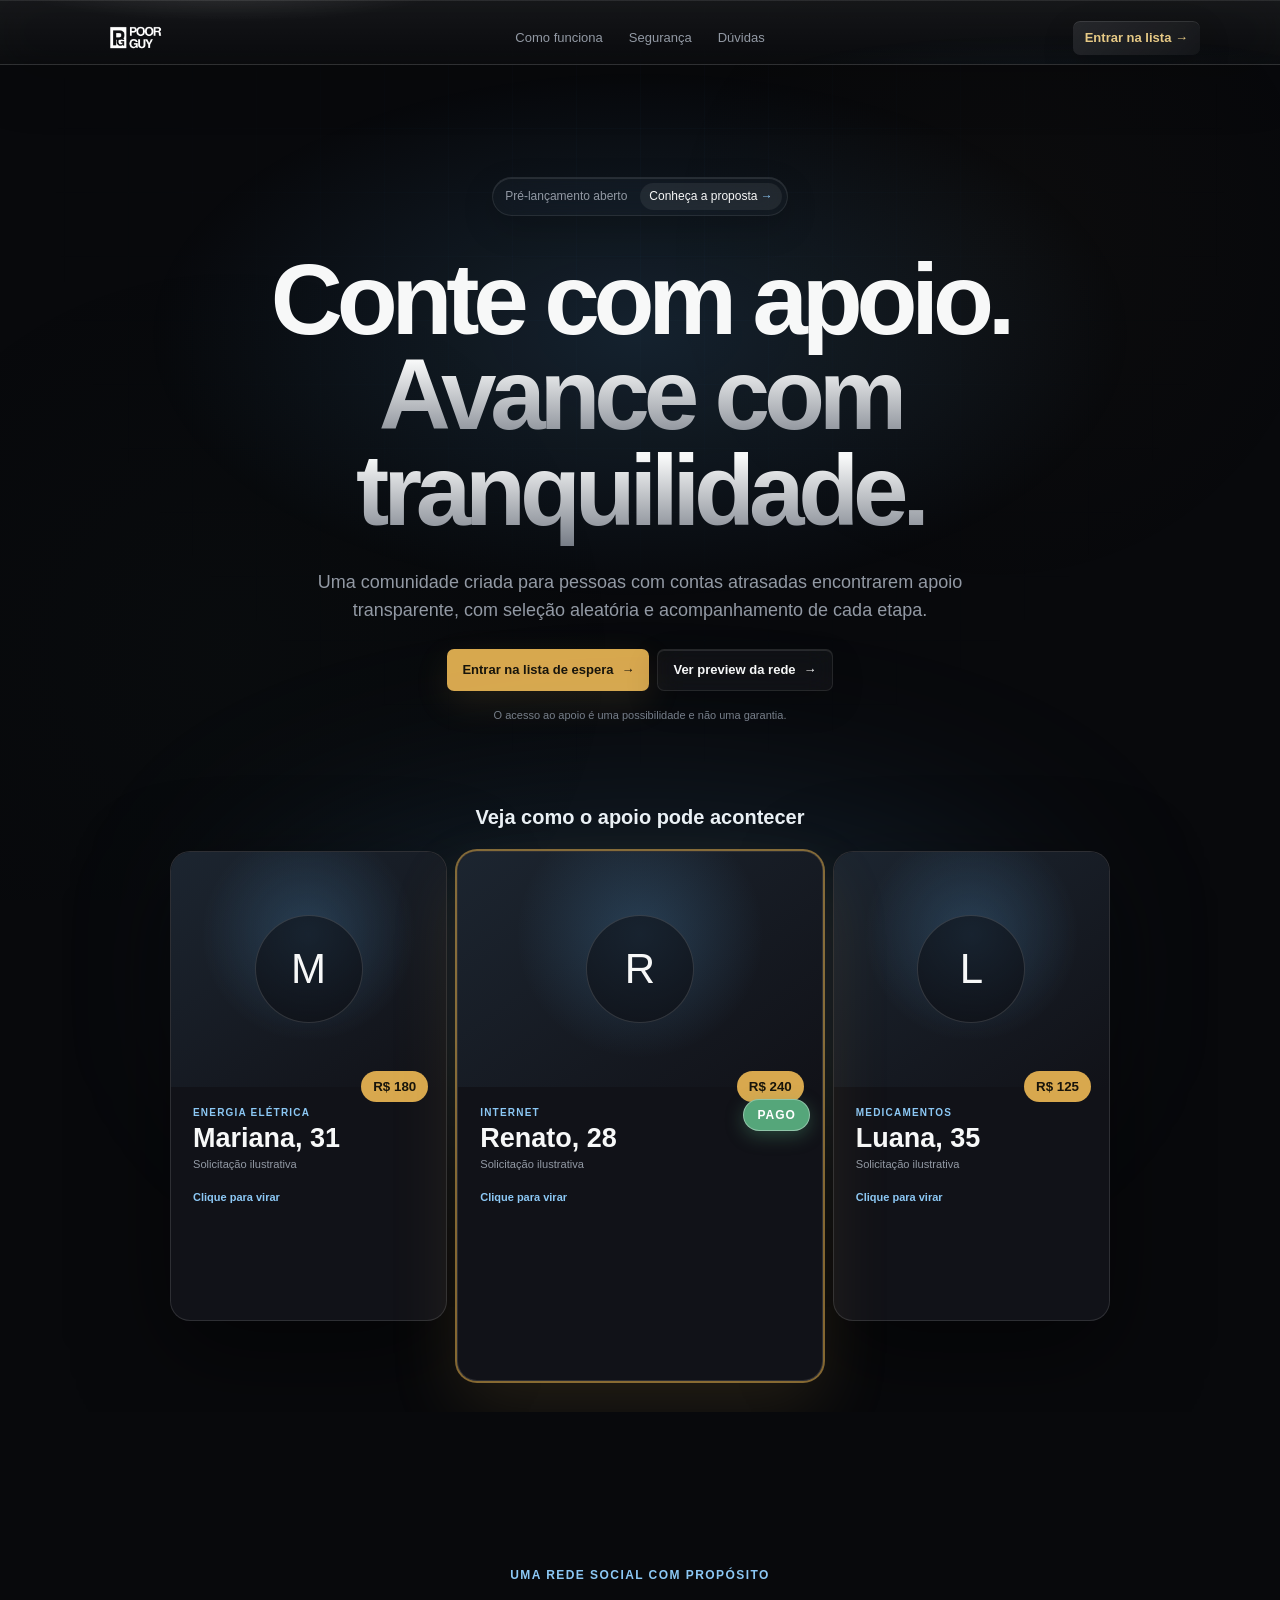
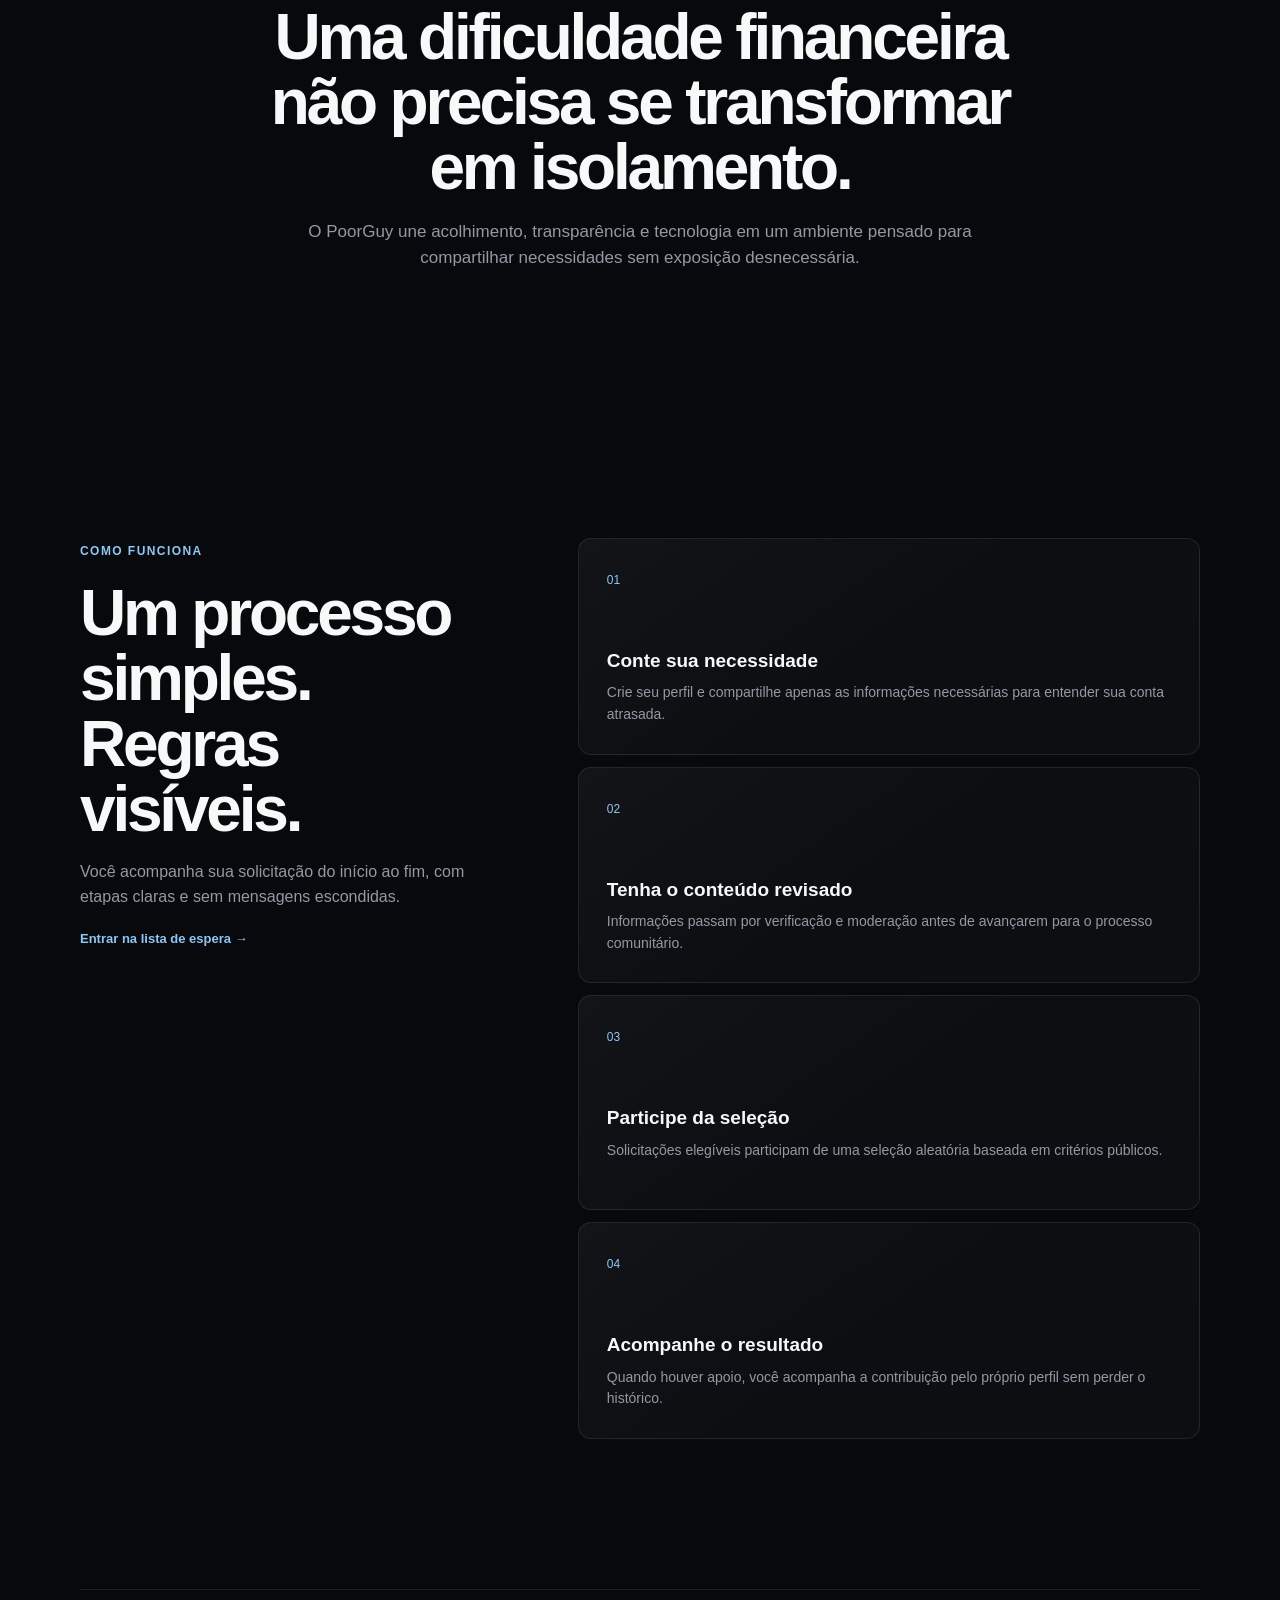
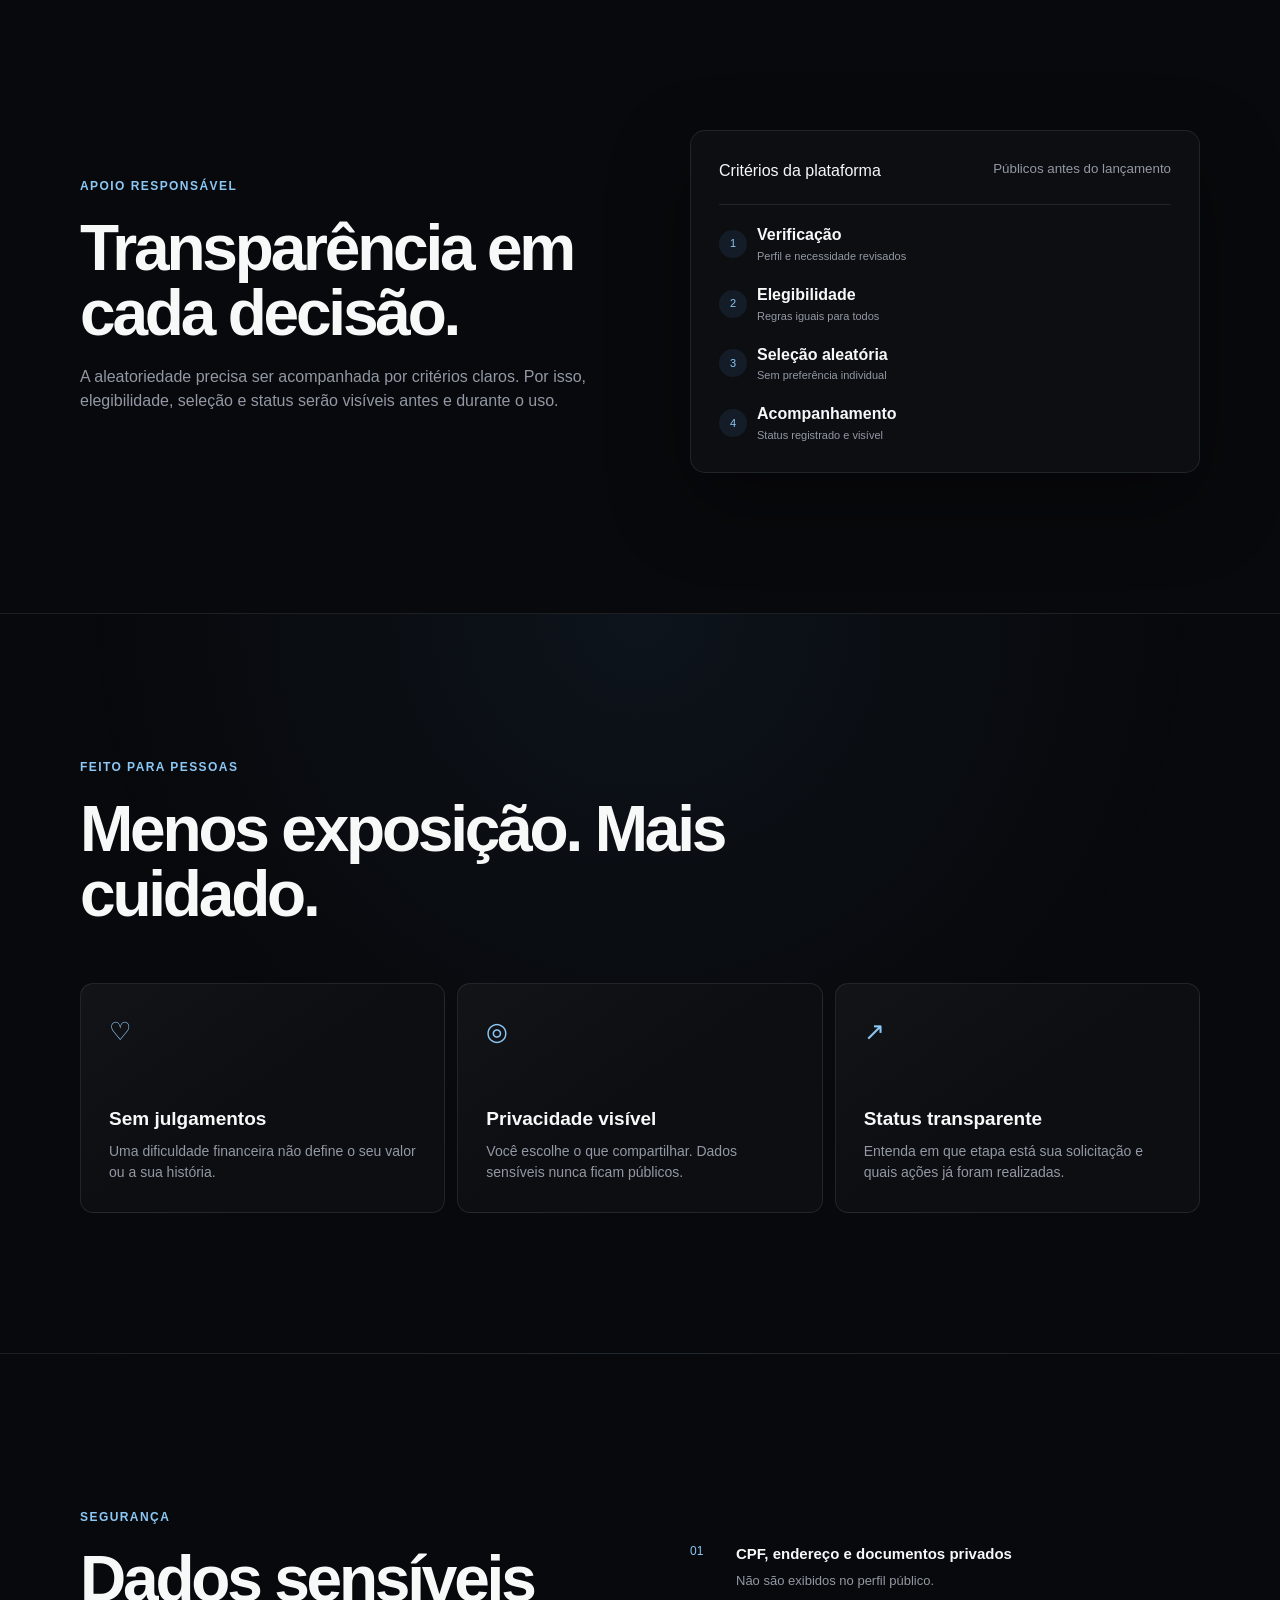
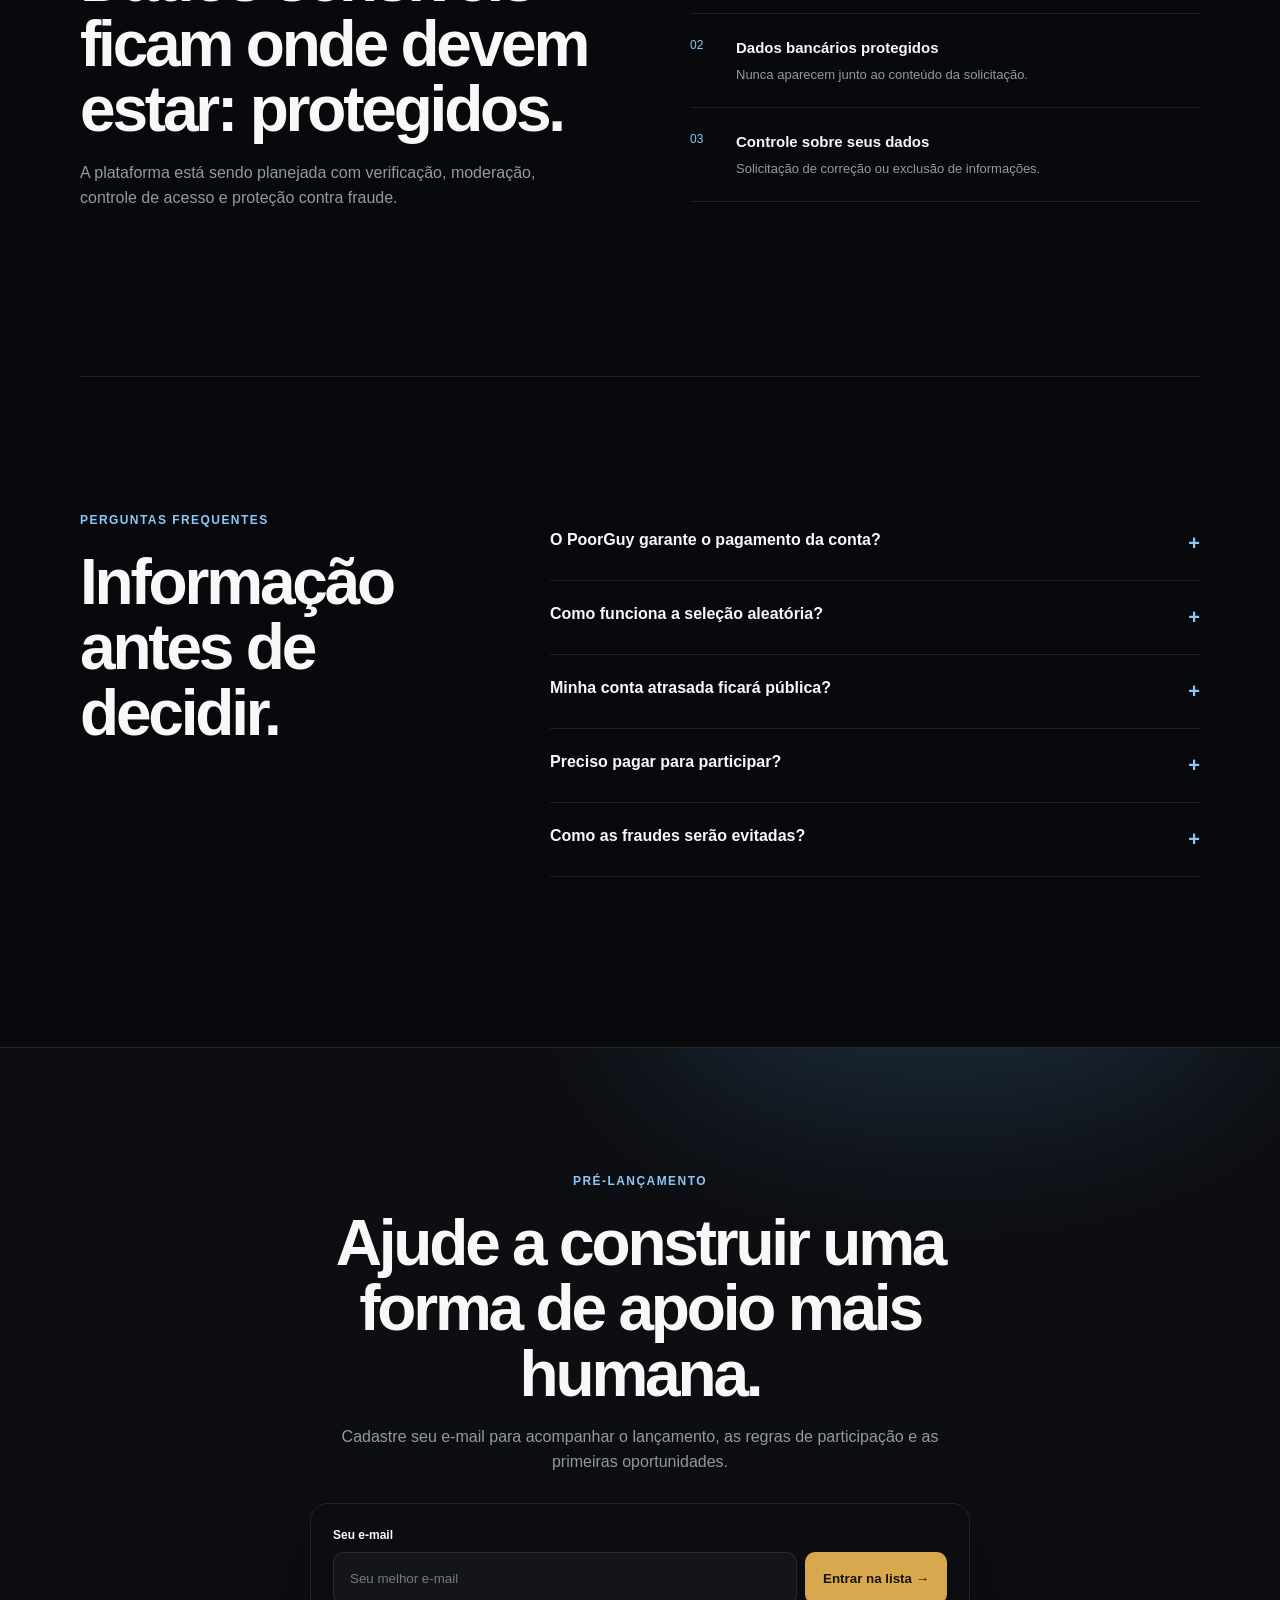
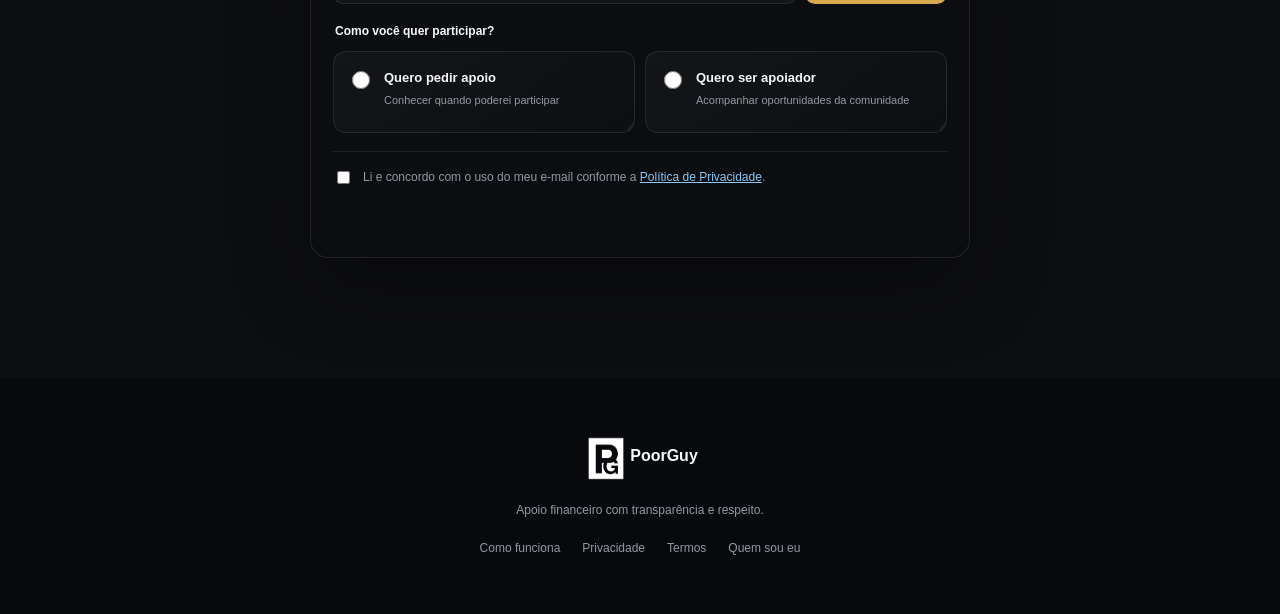
==== commit 89f896a1: "Restaura CTAs originais da hero Co-authored-by: Copilot <223556219+Copilot@users.noreply.github.com>" ====
--- a/index.html
+++ b/index.html
@@ -32,8 +32,8 @@
             <h1>Conte com apoio.<br><span>Avance com tranquilidade.</span></h1>
             <p class="hero-subtitle">Uma comunidade criada para pessoas com contas atrasadas encontrarem apoio transparente, com seleção aleatória e acompanhamento de cada etapa.</p>
             <div class="hero-actions">
-                <a class="button button-primary" href="pages/preview.html">Ajudar alguém <span>→</span></a>
-                <a class="button button-secondary" href="#lista-espera">Publicar conta <span>→</span></a>
+                <a class="button button-primary" href="#lista-espera">Entrar na lista de espera <span>→</span></a>
+                <a class="button button-secondary" href="pages/preview.html">Ver preview da rede <span>→</span></a>
             </div>
             <small class="hero-note">O acesso ao apoio é uma possibilidade e não uma garantia.</small>
 
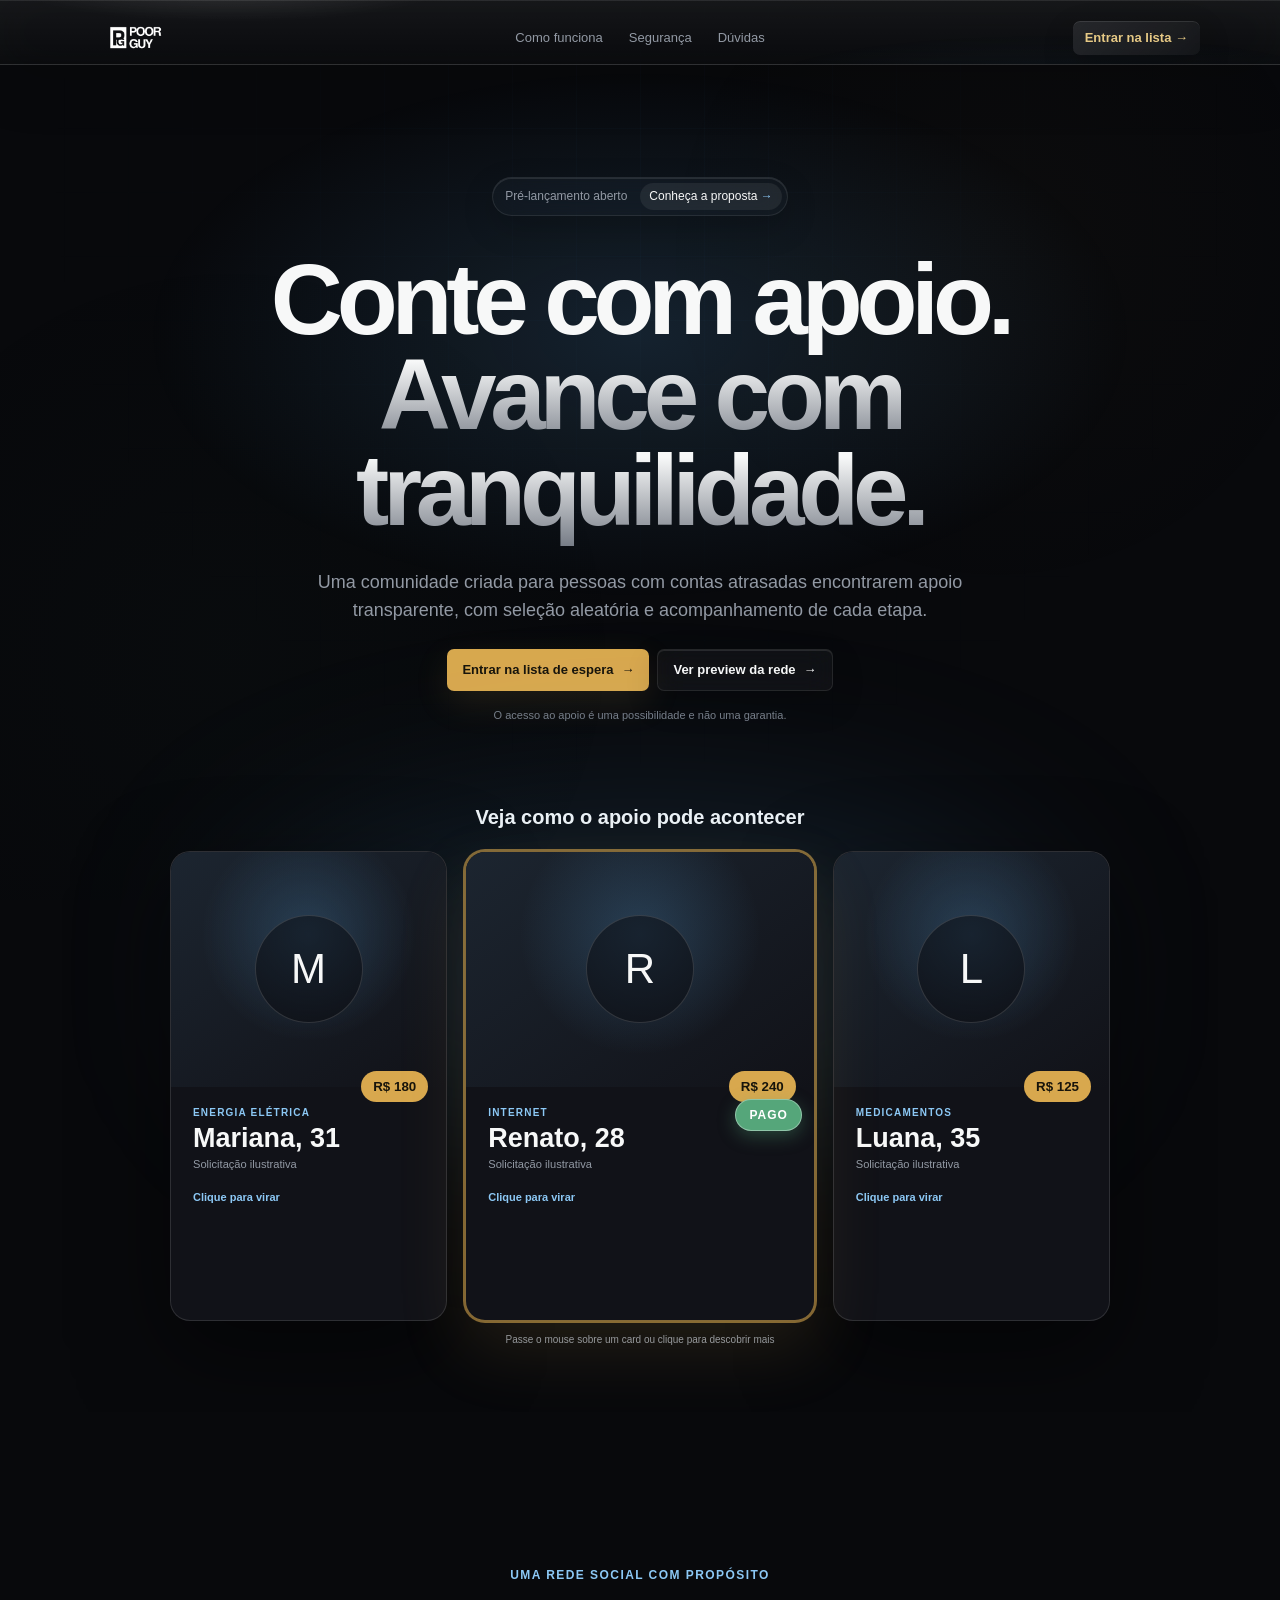
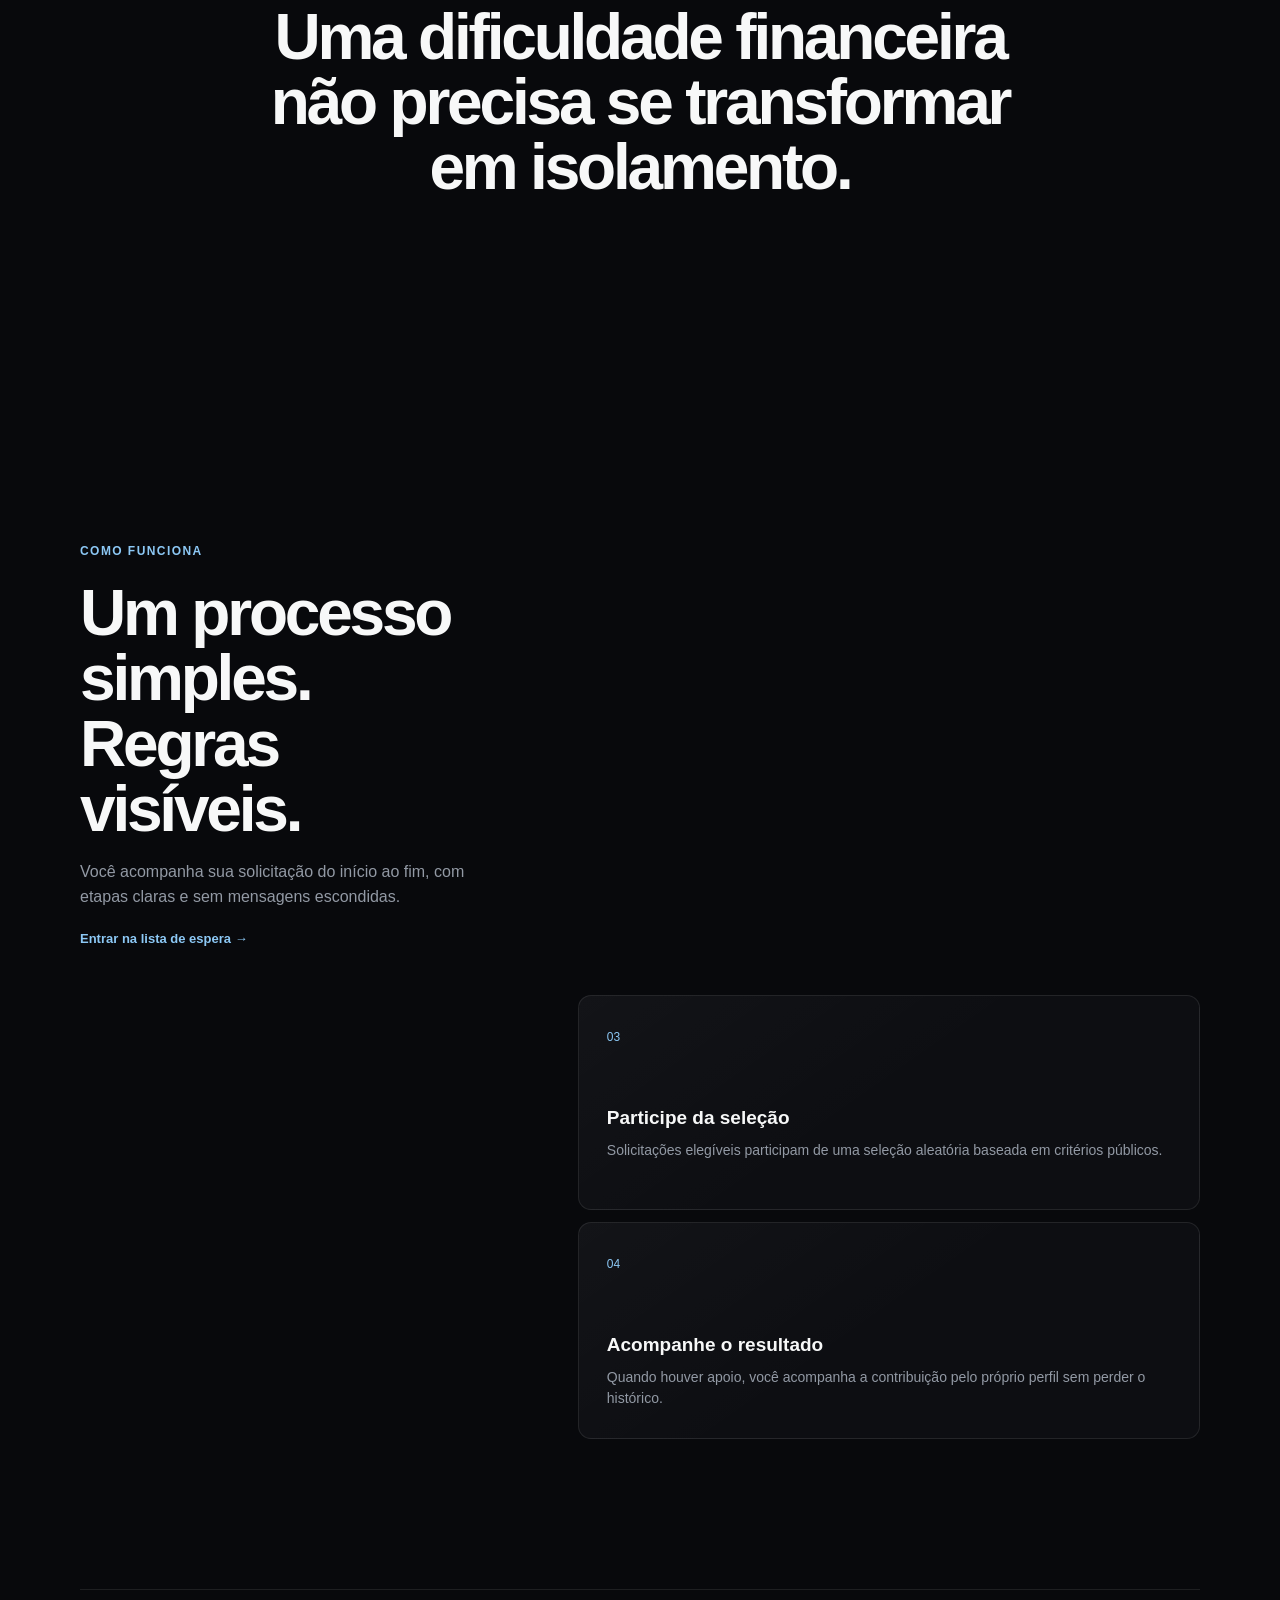
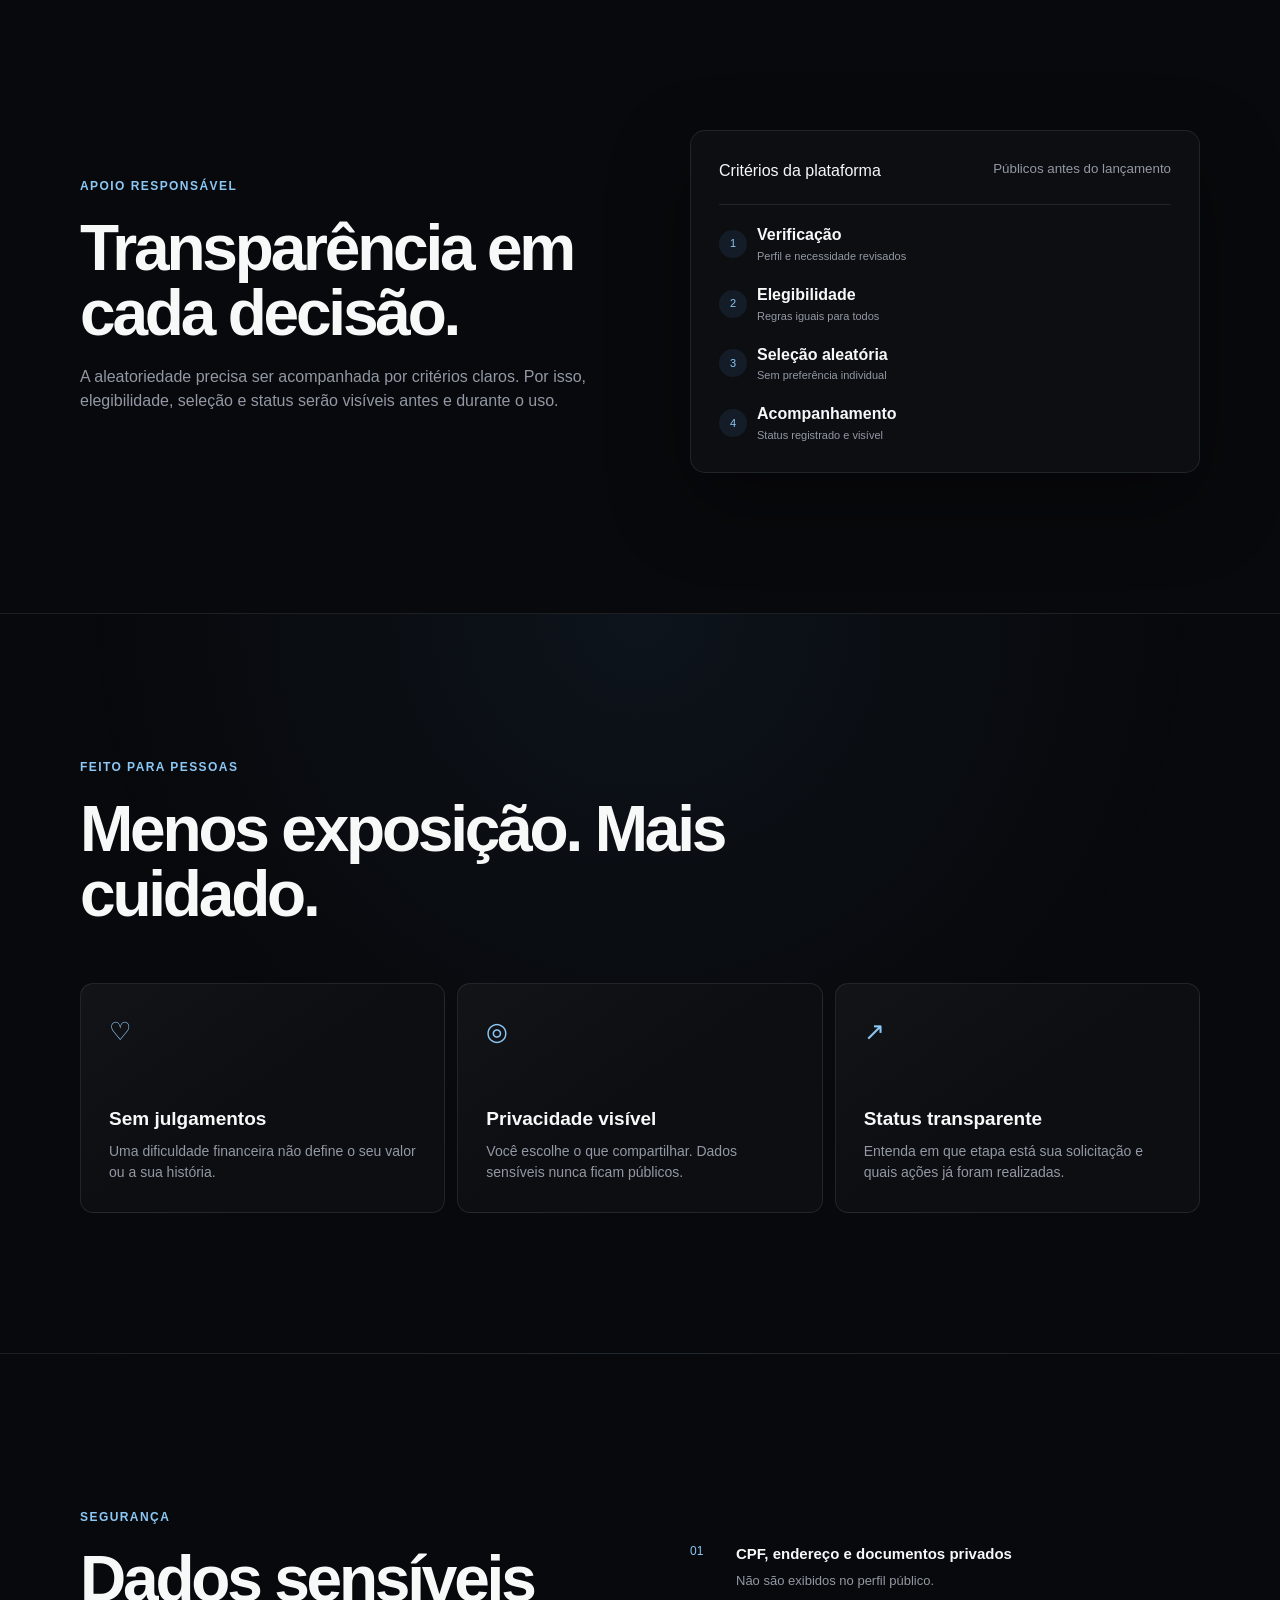
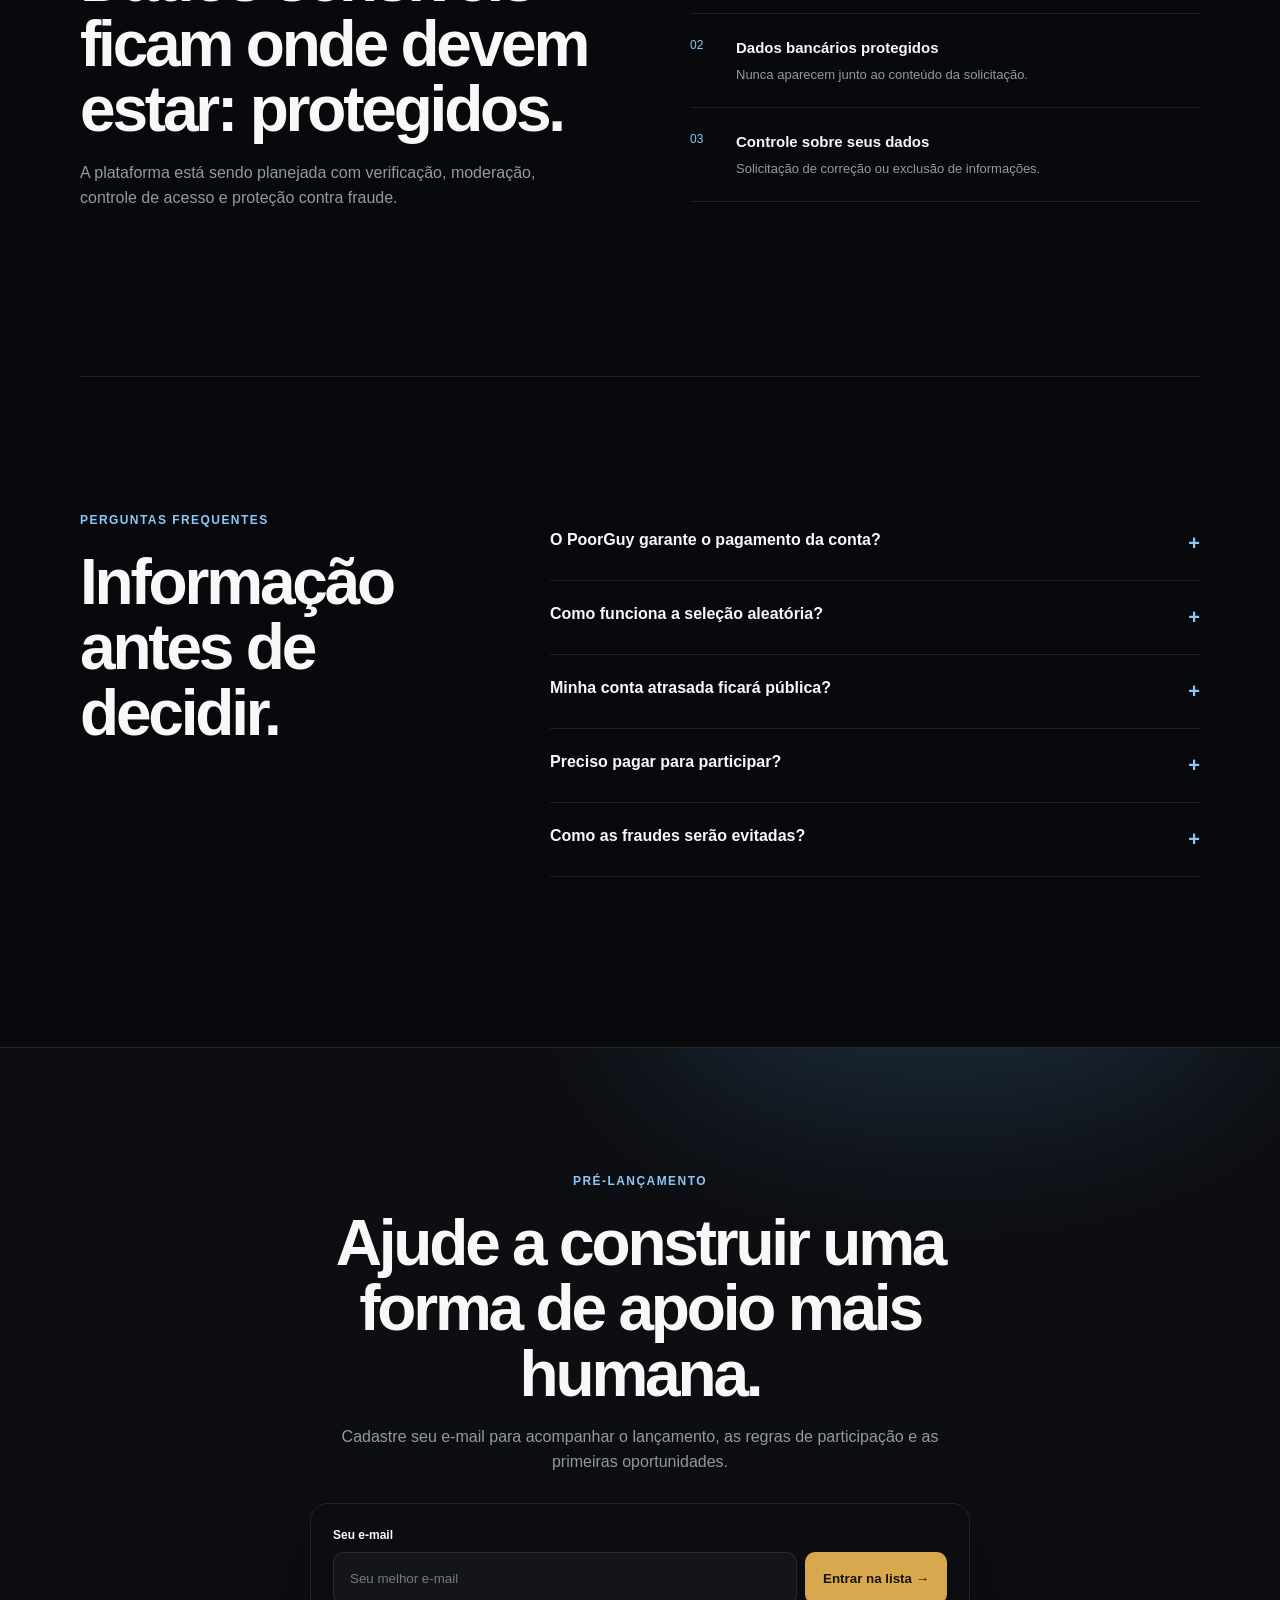
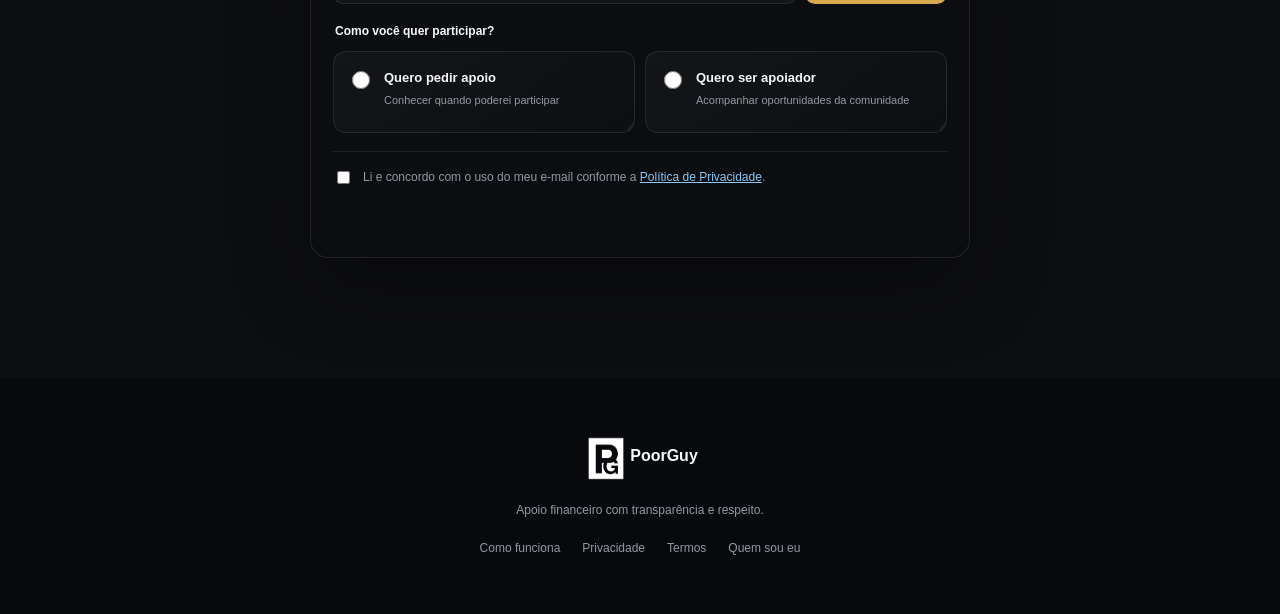
==== commit 81b8924e: "Admin da lista de espera" ====
--- a/index.html
+++ b/index.html
@@ -262,6 +262,7 @@
         <small>© 2026 PoorGuy. Todos os direitos reservados.</small>
     </footer>
     <script src="assets/js/theme-and-cards.js"></script>
+    <script src="assets/js/waitlist-config.js"></script>
     <script src="assets/js/waitlist.js"></script>
 </body>
 </html>
--- a/assets/css/style.css
+++ b/assets/css/style.css
@@ -429,10 +429,8 @@
 }
 .curiosity-grid .curiosity-card:nth-child(2) {
     z-index: 2;
-    width: calc(100% + 16px);
-    height: 530px;
-    margin-left: -8px;
     align-self: center;
+    border-color: rgba(216,168,78,.58);
     box-shadow: 0 28px 70px rgba(216,168,78,.13), 0 0 0 2px rgba(216,168,78,.58);
 }
 .curiosity-card.is-flipped .curiosity-paid-tag {
@@ -867,10 +865,8 @@
     .curiosity-card { height: 430px; }
     .curiosity-grid .curiosity-card:nth-child(2) {
         z-index: 2;
-        width: calc(100% + 18px);
-        height: 462px;
-        margin-left: -9px;
         align-self: center;
+        border-color: rgba(216,168,78,.58);
         box-shadow: 0 28px 70px rgba(216,168,78,.13), 0 0 0 2px rgba(216,168,78,.58);
     }
     .curiosity-grid .curiosity-card:nth-child(2) .curiosity-paid-tag {
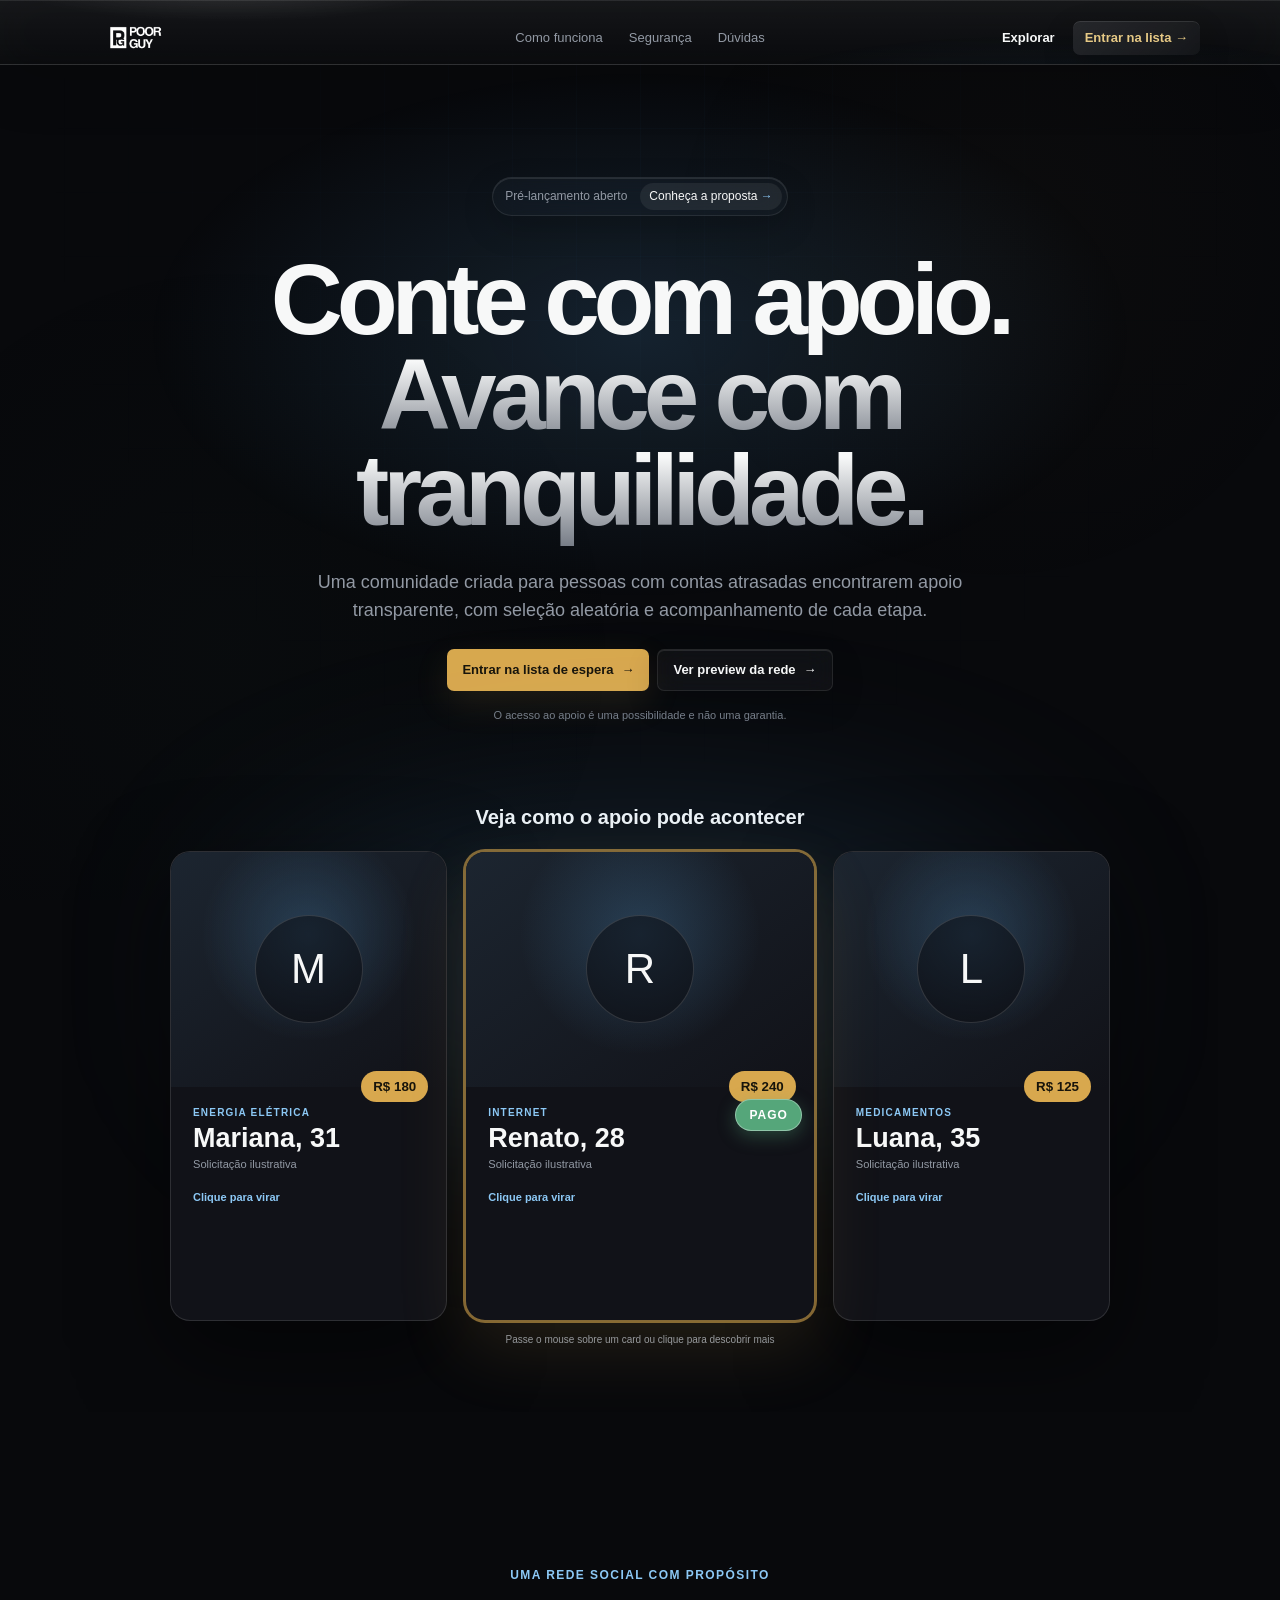
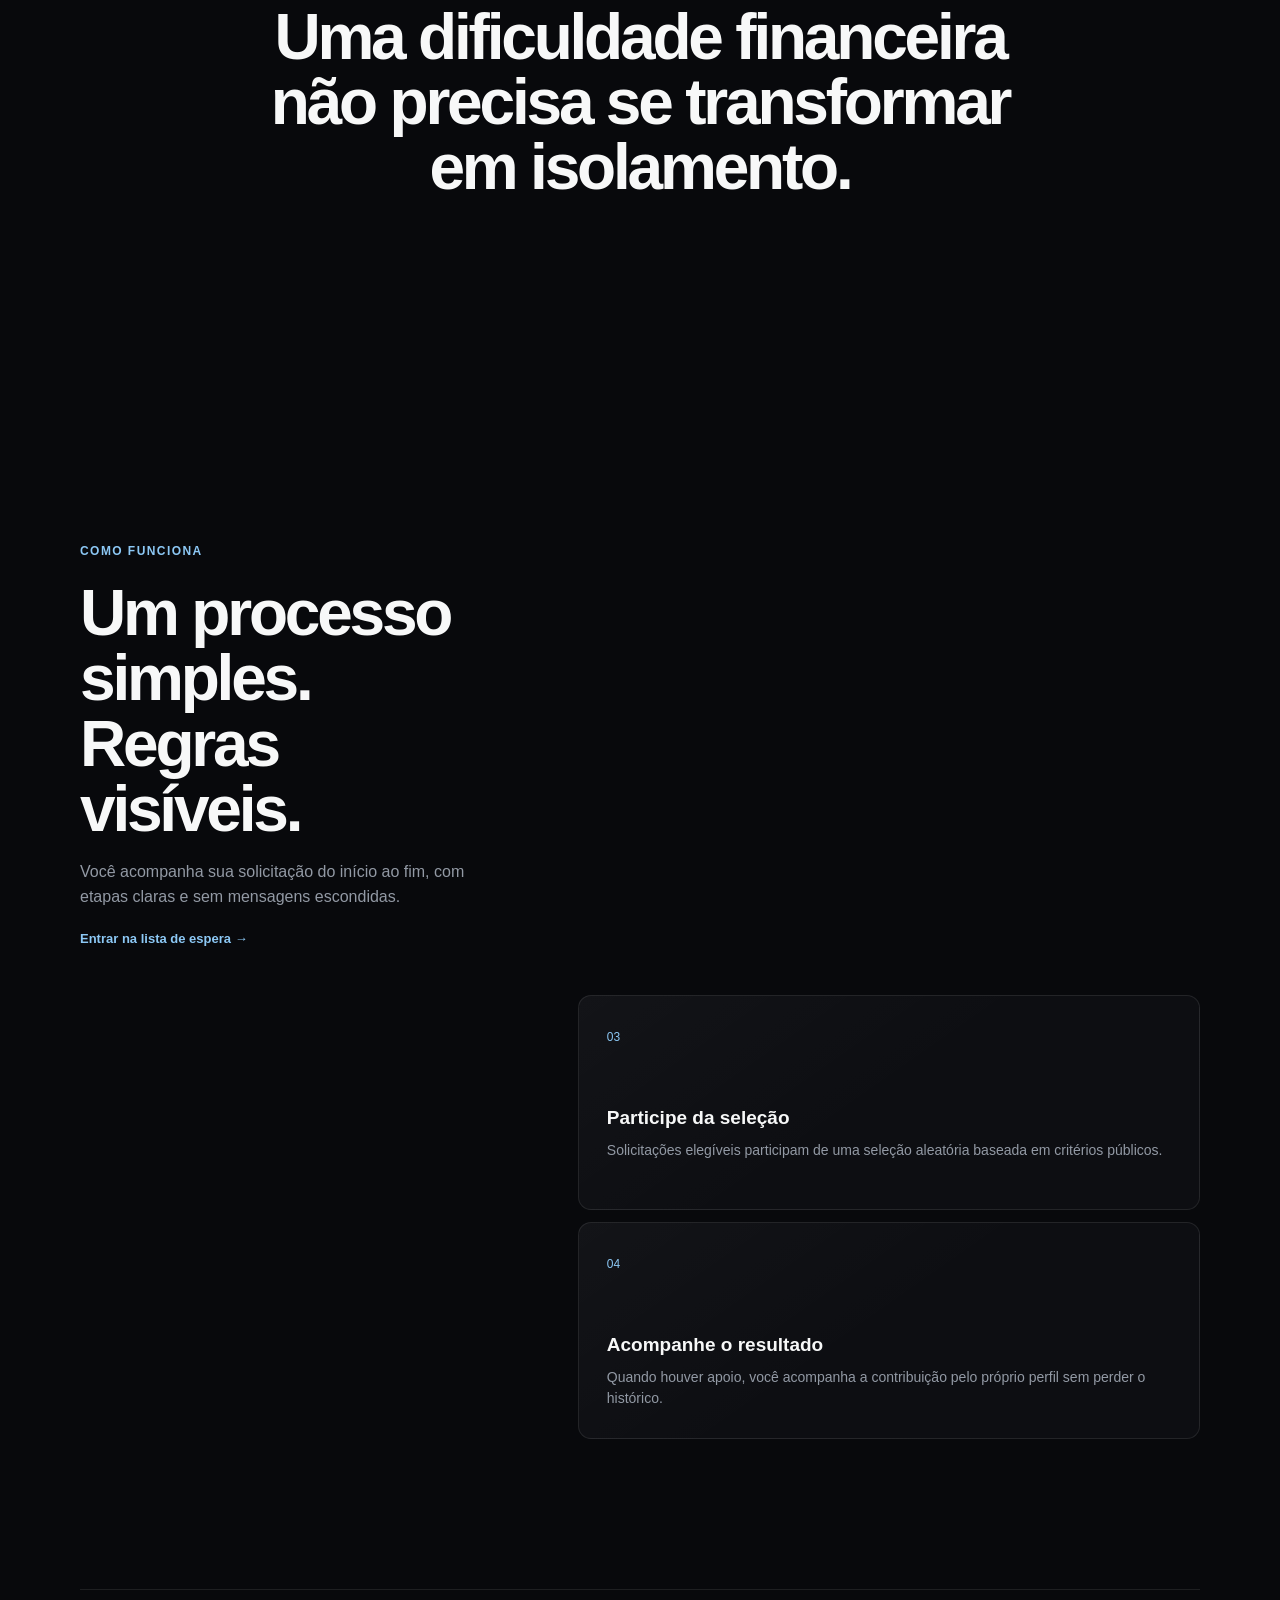
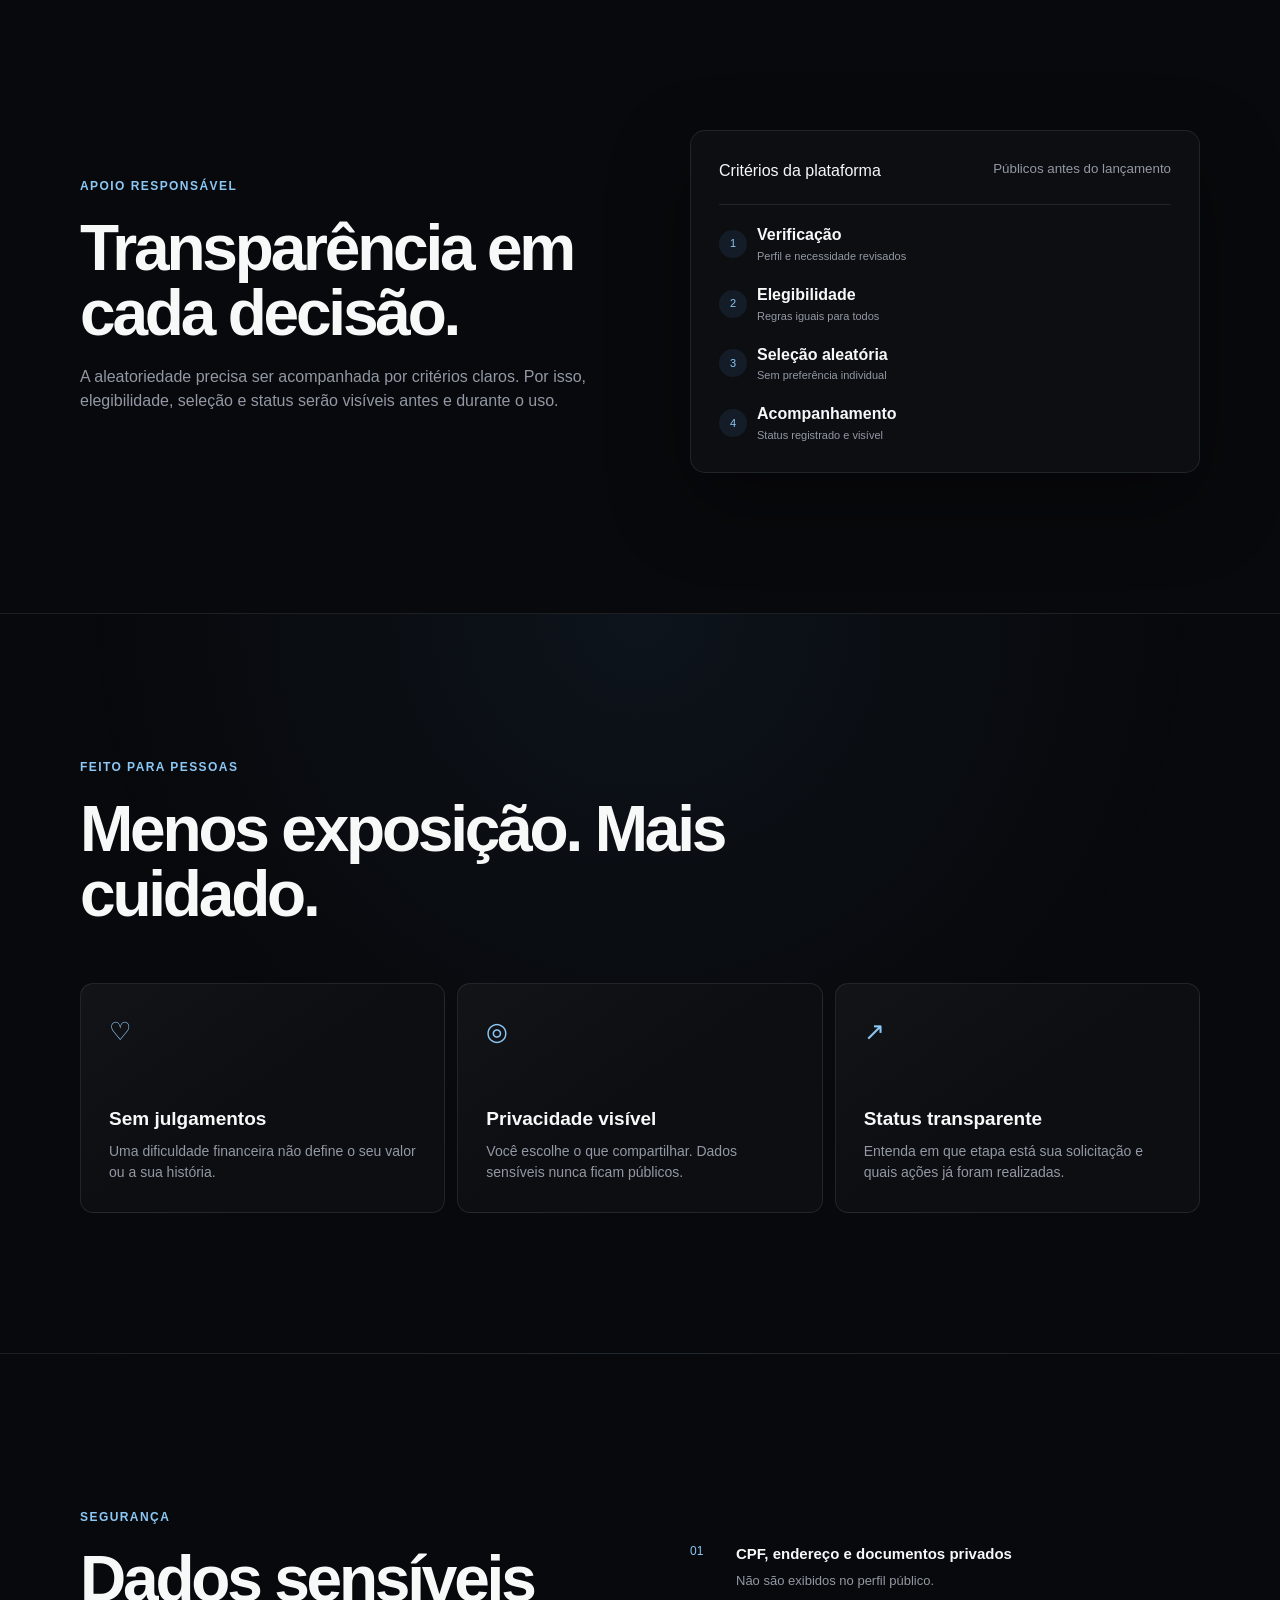
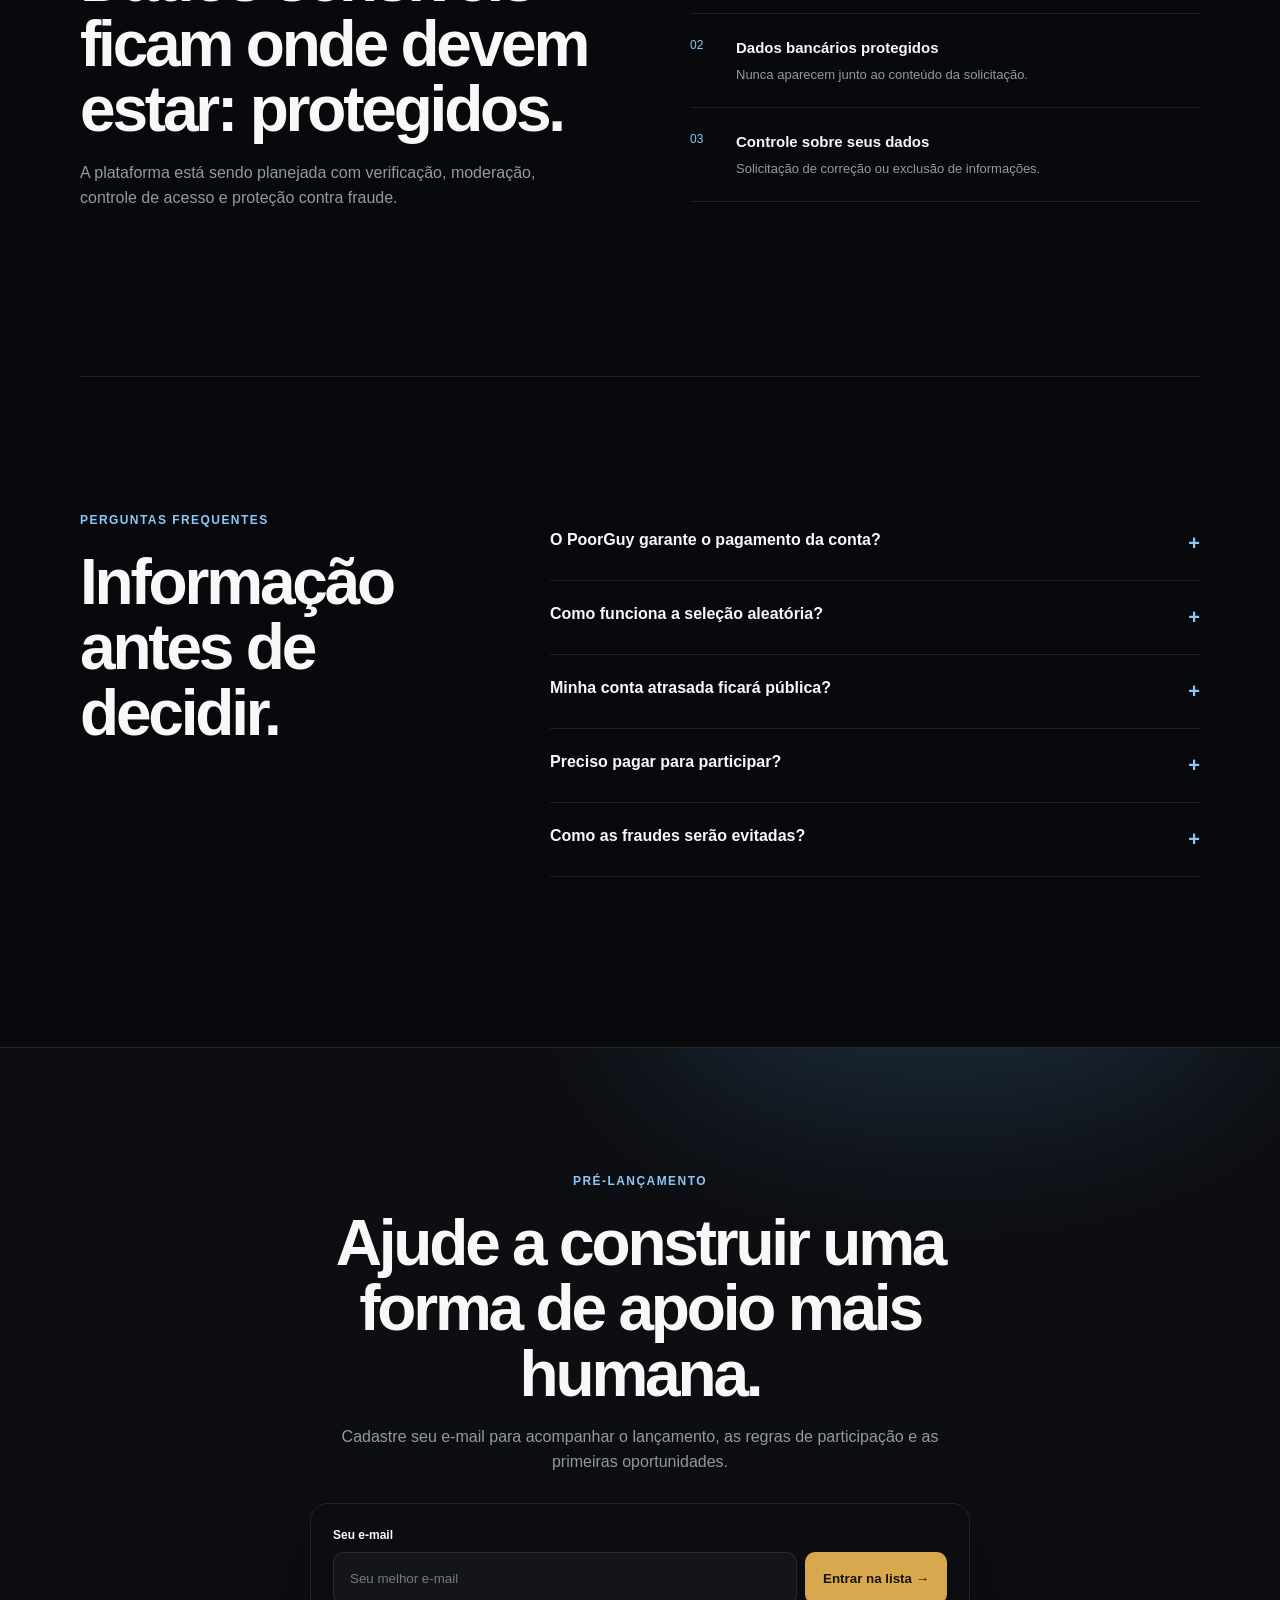
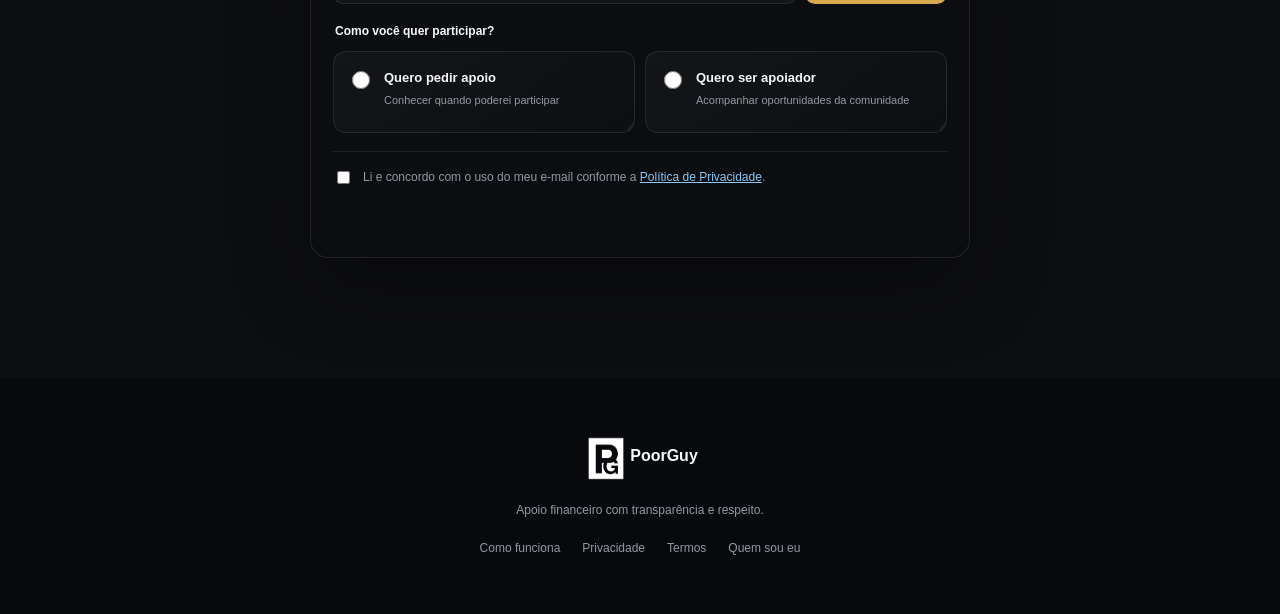
==== commit 24d18da4: "Adiciona pagina de rede social Co-authored-by: Copilot <223556219+Copilot@users.noreply.github.com>" ====
--- a/index.html
+++ b/index.html
@@ -19,7 +19,10 @@
                 <a href="#seguranca">Segurança</a>
                 <a href="#duvidas">Dúvidas</a>
             </div>
-            <a class="nav-cta" href="#lista-espera">Entrar na lista <span aria-hidden="true">→</span></a>
+            <div class="nav-actions">
+                <a class="nav-explore" href="pages/social.html">Explorar</a>
+                <a class="nav-cta" href="#lista-espera">Entrar na lista <span aria-hidden="true">→</span></a>
+            </div>
         </nav>
     </header>
 
--- a/assets/css/style.css
+++ b/assets/css/style.css
@@ -211,6 +211,22 @@
         rgba(17,18,24,.68);
     transform: translateY(-1px);
 }
+
+.nav-actions {
+    justify-self: end;
+    display: flex;
+    align-items: center;
+    gap: 8px;
+}
+.nav-explore {
+    padding: 7px 10px;
+    border-radius: 7px;
+    color: var(--text);
+    font-size: 13px;
+    font-weight: 650;
+    text-decoration: none;
+}
+.nav-explore:hover { background: rgba(255,255,255,.055); }
 
 .hero {
     min-height: 1120px;
